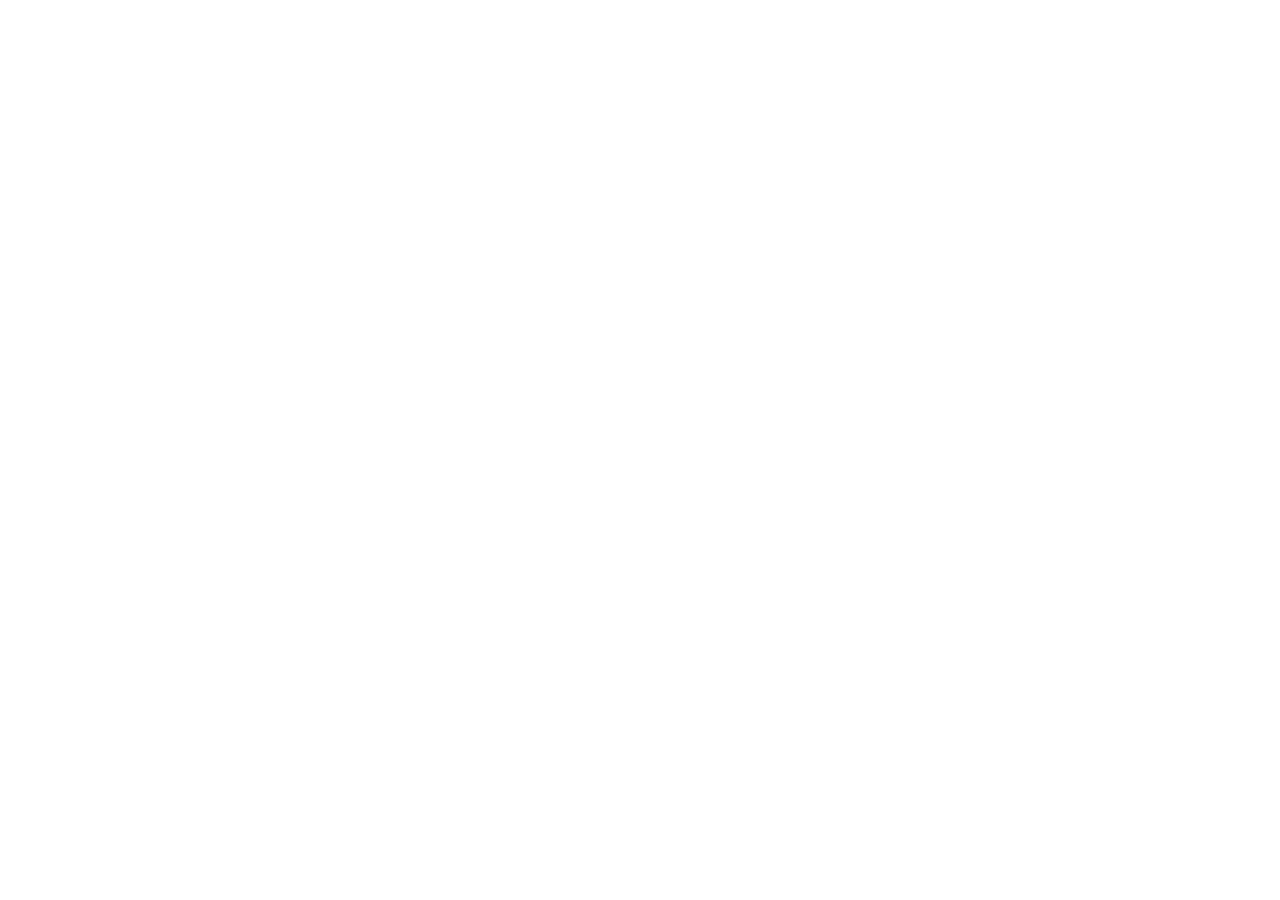
==== index.html @ a9238613 "Página do estudio314.com.br: por enquanto leva ao WhatsApp Co-Authored-By: Claude Opus 5.5 <noreply@" ====
<!doctype html>
<html lang="pt-BR">
<head>
<meta charset="utf-8">
<meta name="viewport" content="width=device-width, initial-scale=1">
<title>Estúdio314 — moldes para cerâmica</title>
<meta name="description" content="Moldes e cortadores para cerâmica, impressos em 3D. Fale com o Pietro no WhatsApp.">
<!-- Por enquanto o endereço leva direto ao WhatsApp. Quando o site existir, troque esta página por ele. -->
<meta http-equiv="refresh" content="1; url=https://wa.me/5547991067565?text=Oi!%20Vi%20teu%20cart%C3%A3o%20e%20quero%20saber%20dos%20moldes.">
<link rel="icon" href="icone.svg" type="image/svg+xml">
<style>
  @font-face { font-family: "Albert Sans"; src: url("fontes/AlbertSans-Regular.ttf") format("truetype"); font-weight: 400; font-display: swap; }
  @font-face { font-family: "Albert Sans"; src: url("fontes/AlbertSans-SemiBold.ttf") format("truetype"); font-weight: 600; font-display: swap; }
  :root { --biscoito: #EDB9A6; --sangue: #3D0A12; }
  * { box-sizing: border-box; }
  html, body { margin: 0; height: 100%; }
  body { background: var(--biscoito); color: var(--sangue); font-family: "Albert Sans", system-ui, sans-serif;
         display: grid; place-items: center; padding: 24px; }
  main { width: min(420px, 100%); }
  img { width: 88px; height: auto; display: block; margin-bottom: 28px; }
  h1 { font-weight: 600; font-size: 40px; letter-spacing: -0.035em; line-height: 1; margin: 0 0 10px; }
  p { font-size: 18px; line-height: 1.45; margin: 0 0 28px; }
  a.botao { display: inline-block; background: var(--sangue); color: var(--biscoito); text-decoration: none;
            font-weight: 600; font-size: 18px; padding: 16px 24px; }
  a.botao:focus-visible { outline: 3px solid var(--sangue); outline-offset: 3px; }
</style>
<script>
  location.replace("https://wa.me/5547991067565?text=" + encodeURIComponent("Oi! Vi teu cartão e quero saber dos moldes."));
</script>
</head>
<body>
<main>
  <img src="icone.svg" alt="Estúdio314">
  <h1>Estúdio314</h1>
  <p>Moldes para cerâmica, impressos em 3D. Abrindo o WhatsApp do Pietro…</p>
  <a class="botao" href="https://wa.me/5547991067565?text=Oi!%20Vi%20teu%20cart%C3%A3o%20e%20quero%20saber%20dos%20moldes.">Falar no WhatsApp</a>
</main>
</body>
</html>
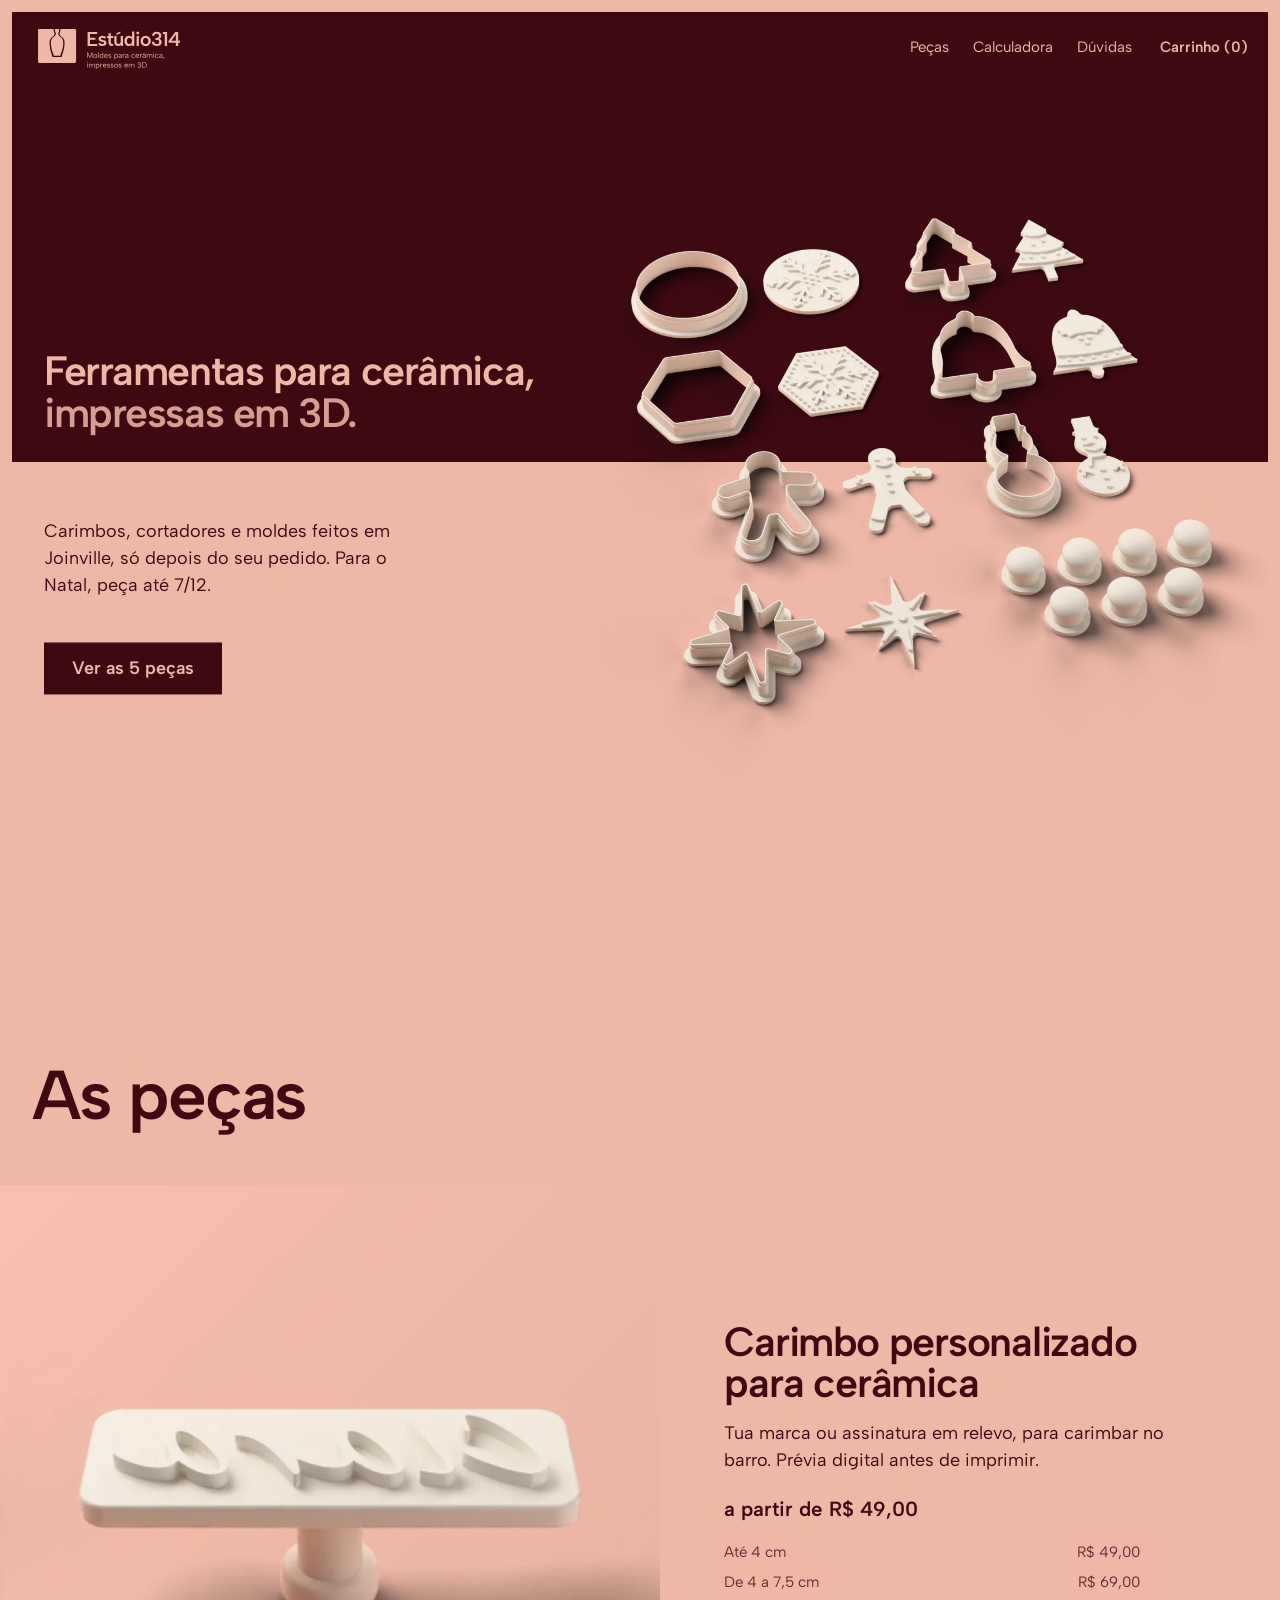
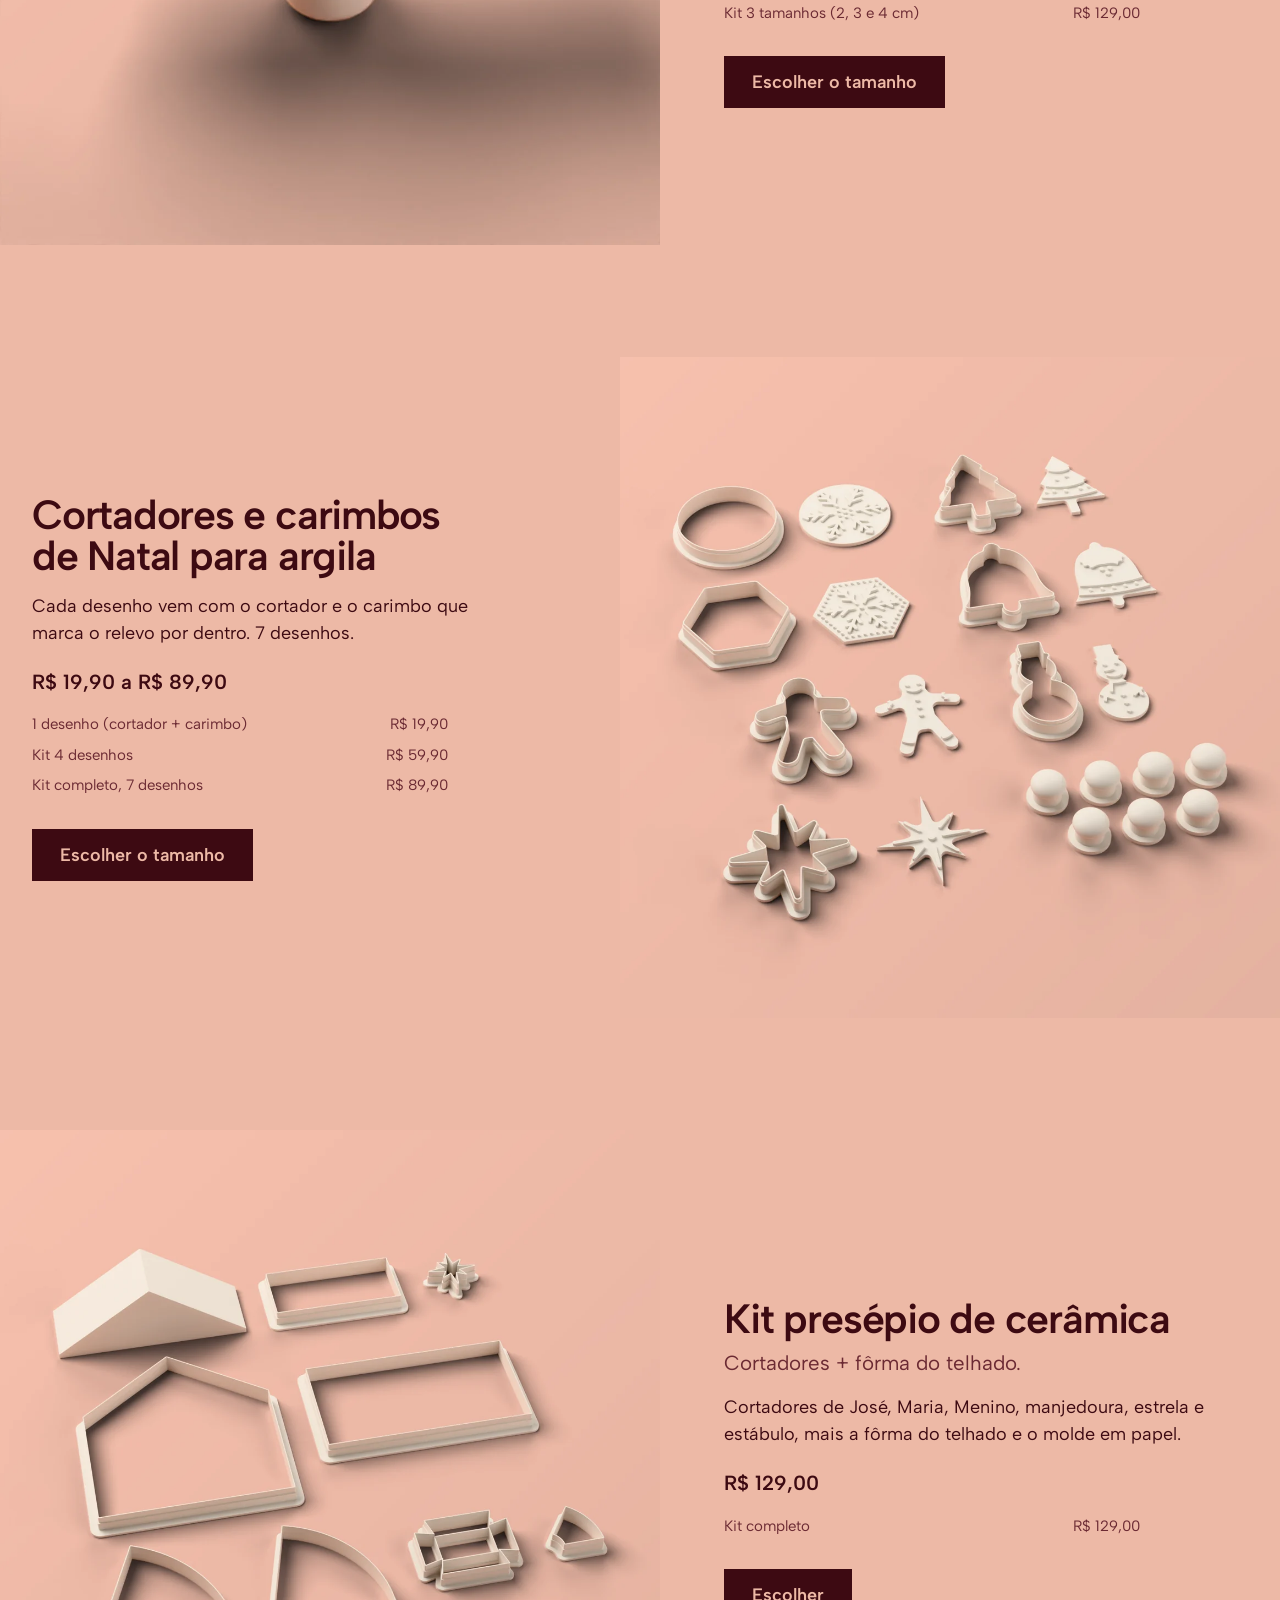
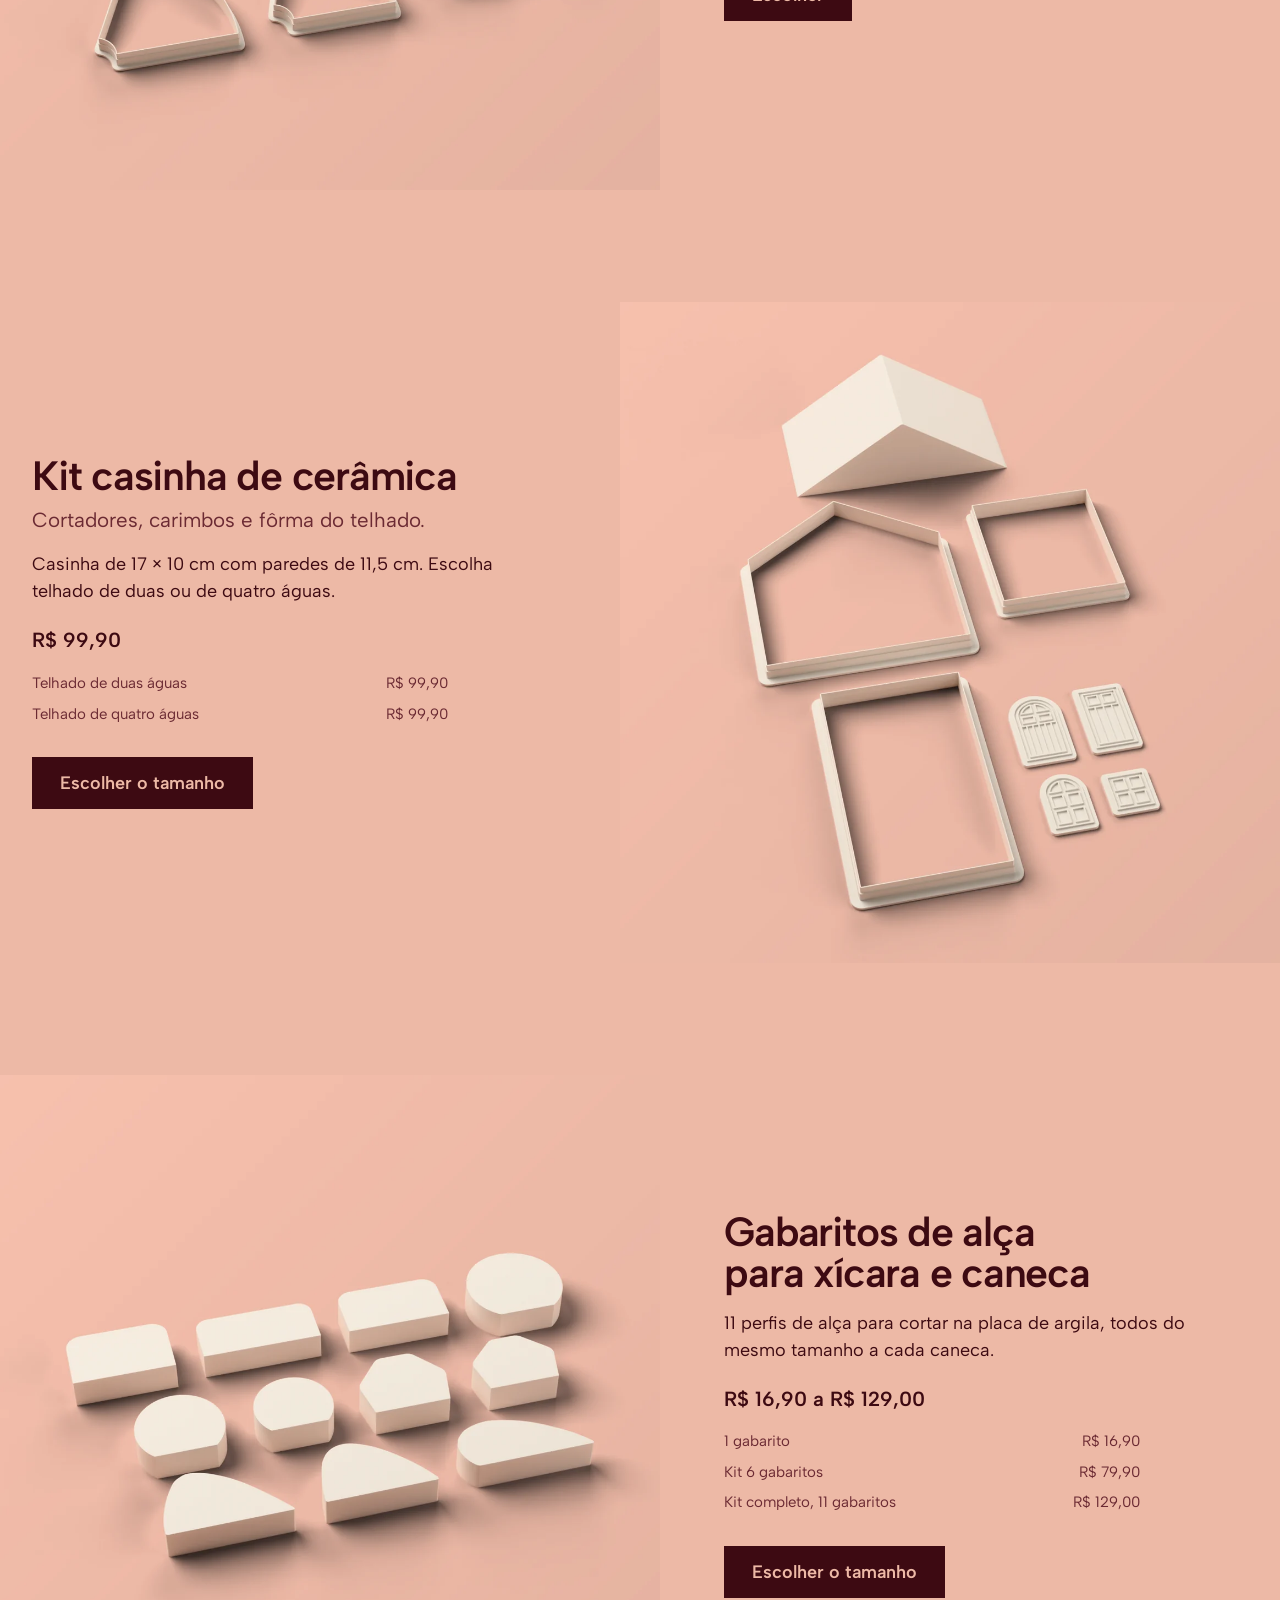
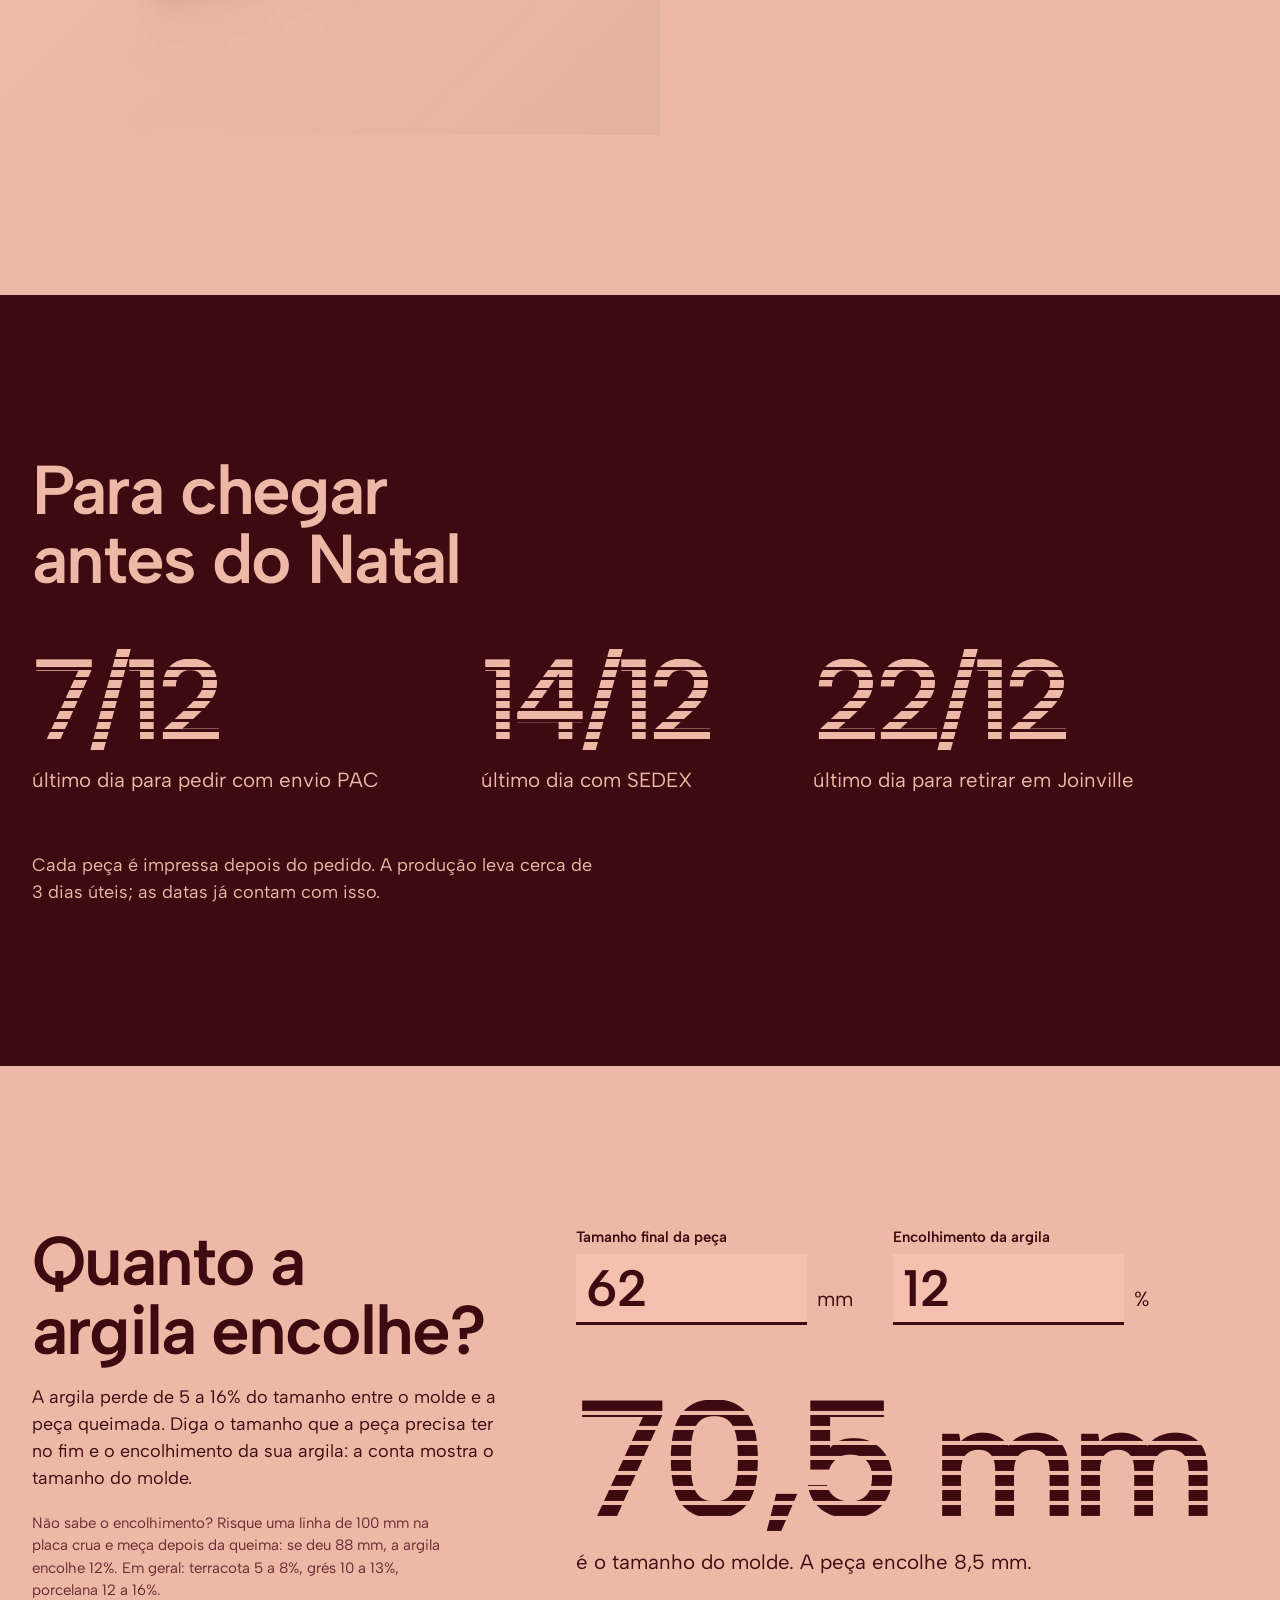
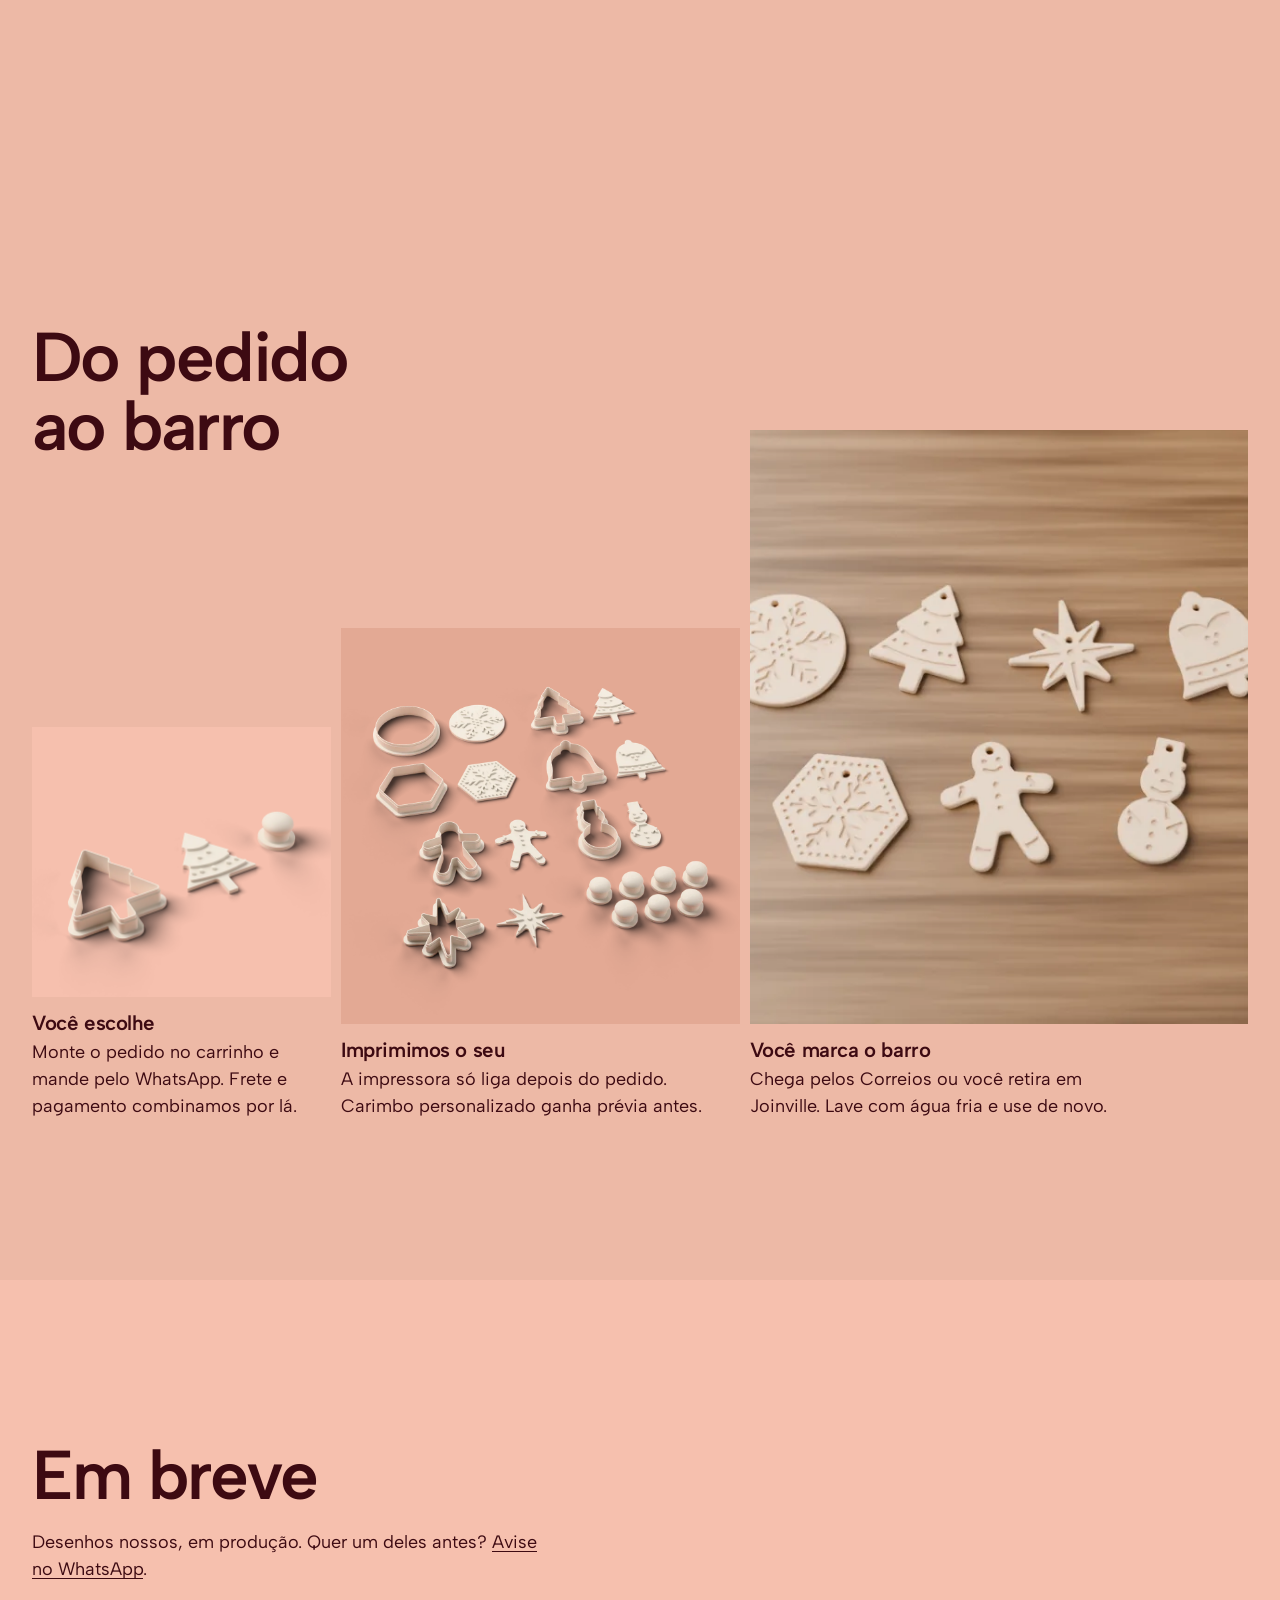
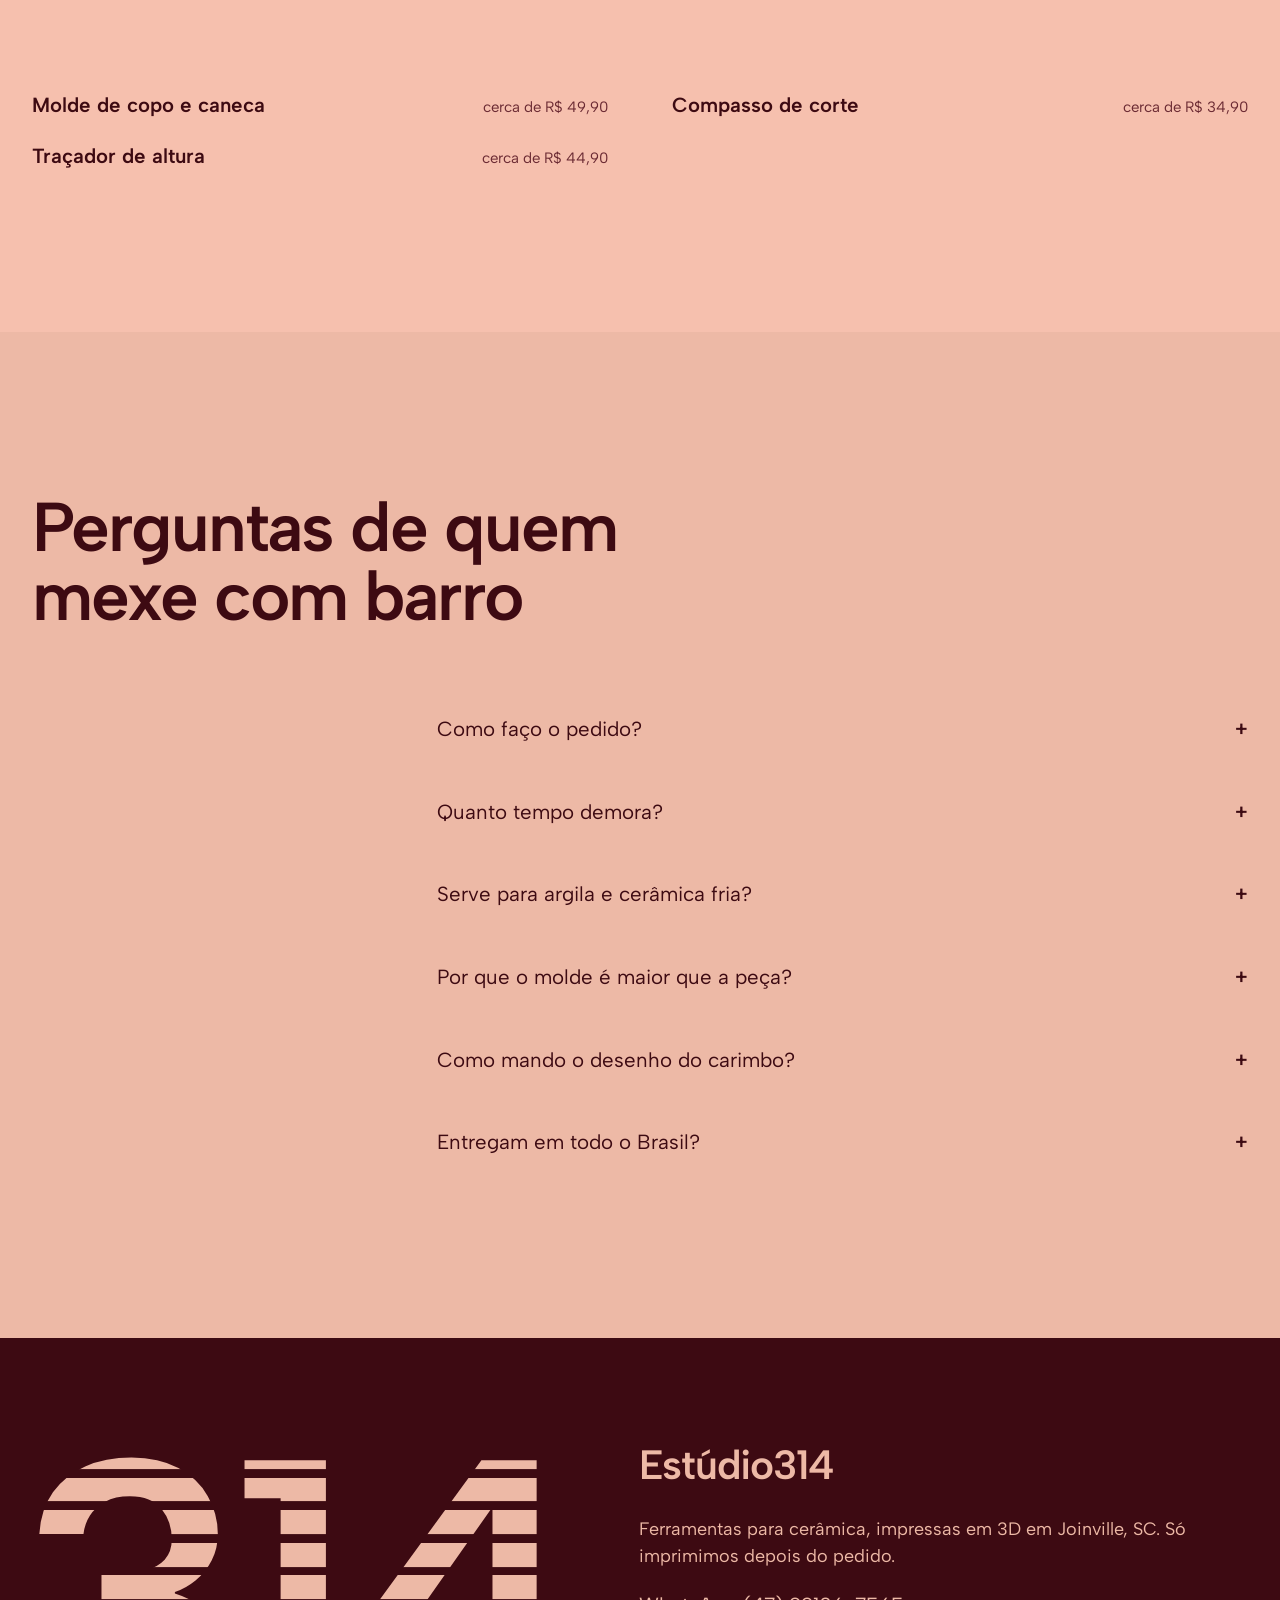
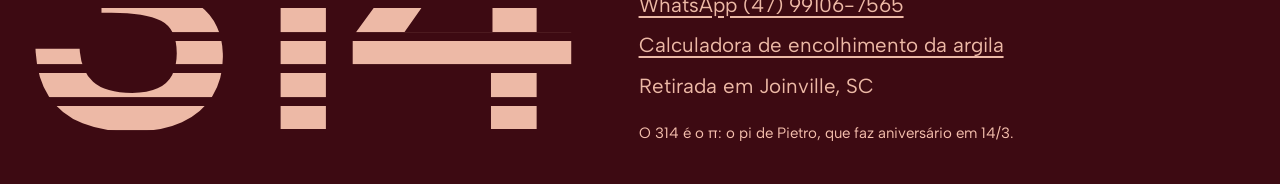
==== commit b41ef22f: "Loja v1: vitrine, páginas de produto, carrinho que fecha no WhatsApp e calculadora de encolhimento P" ====
--- a/index.html
+++ b/index.html
@@ -3,37 +3,181 @@
 <head>
 <meta charset="utf-8">
 <meta name="viewport" content="width=device-width, initial-scale=1">
-<title>Estúdio314 — moldes para cerâmica</title>
-<meta name="description" content="Moldes e cortadores para cerâmica, impressos em 3D. Fale com o Pietro no WhatsApp.">
-<!-- Por enquanto o endereço leva direto ao WhatsApp. Quando o site existir, troque esta página por ele. -->
-<meta http-equiv="refresh" content="1; url=https://wa.me/5547991067565?text=Oi!%20Vi%20teu%20cart%C3%A3o%20e%20quero%20saber%20dos%20moldes.">
-<link rel="icon" href="icone.svg" type="image/svg+xml">
-<style>
-  @font-face { font-family: "Albert Sans"; src: url("fontes/AlbertSans-Regular.ttf") format("truetype"); font-weight: 400; font-display: swap; }
-  @font-face { font-family: "Albert Sans"; src: url("fontes/AlbertSans-SemiBold.ttf") format("truetype"); font-weight: 600; font-display: swap; }
-  :root { --biscoito: #EDB9A6; --sangue: #3D0A12; }
-  * { box-sizing: border-box; }
-  html, body { margin: 0; height: 100%; }
-  body { background: var(--biscoito); color: var(--sangue); font-family: "Albert Sans", system-ui, sans-serif;
-         display: grid; place-items: center; padding: 24px; }
-  main { width: min(420px, 100%); }
-  img { width: 88px; height: auto; display: block; margin-bottom: 28px; }
-  h1 { font-weight: 600; font-size: 40px; letter-spacing: -0.035em; line-height: 1; margin: 0 0 10px; }
-  p { font-size: 18px; line-height: 1.45; margin: 0 0 28px; }
-  a.botao { display: inline-block; background: var(--sangue); color: var(--biscoito); text-decoration: none;
-            font-weight: 600; font-size: 18px; padding: 16px 24px; }
-  a.botao:focus-visible { outline: 3px solid var(--sangue); outline-offset: 3px; }
-</style>
-<script>
-  location.replace("https://wa.me/5547991067565?text=" + encodeURIComponent("Oi! Vi teu cartão e quero saber dos moldes."));
-</script>
+<title>Estúdio314: carimbos, cortadores e moldes para cerâmica impressos em 3D</title>
+<meta name="description" content="Carimbo personalizado para cerâmica, cortadores de Natal, kit presépio, casinha e gabaritos de alça. Impressos em 3D em Joinville e enviados para todo o Brasil.">
+<link rel="canonical" href="https://estudio314.com.br/">
+<meta property="og:type" content="website">
+<meta property="og:locale" content="pt_BR">
+<meta property="og:site_name" content="Estúdio314">
+<meta property="og:title" content="Estúdio314: carimbos, cortadores e moldes para cerâmica impressos em 3D">
+<meta property="og:description" content="Carimbo personalizado para cerâmica, cortadores de Natal, kit presépio, casinha e gabaritos de alça. Impressos em 3D em Joinville e enviados para todo o Brasil.">
+<meta property="og:url" content="https://estudio314.com.br/">
+<meta property="og:image" content="https://estudio314.com.br/img/produtos/kit-natal-kit7.webp">
+<meta name="theme-color" content="#3D0A12">
+<link rel="icon" href="/icone.svg" type="image/svg+xml">
+<link rel="preload" href="/fontes/AlbertSans-Regular.ttf" as="font" type="font/ttf" crossorigin>
+<link rel="stylesheet" href="/css/loja.css">
+<script type="application/ld+json">{"@context":"https://schema.org","@type":"Organization","name":"Estúdio314","url":"https://estudio314.com.br","logo":"https://estudio314.com.br/icone.svg","telephone":"+55-47-99106-7565","address":{"@type":"PostalAddress","addressLocality":"Joinville","addressRegion":"SC","addressCountry":"BR"}}</script>
+<script src="/js/catalogo.js" defer></script>
+<script src="/js/loja.js" type="module"></script>
 </head>
-<body>
+<body class="home">
+<a class="pular" href="#pecas">Pular para as peças</a>
+<header class="heroi">
+  <div class="heroi-painel">
+    <div class="barra barra-escura"><a class="marca" href="/" aria-label="Estúdio314, página inicial"><img src="/img/marca/estudio314-horizontal-biscoito.svg" alt="" width="151" height="45"></a><nav aria-label="Principal"><a href="/#pecas">Peças</a><a href="/calculadora-de-encolhimento/">Calculadora</a><a href="/#perguntas">Dúvidas</a></nav><button class="botao-carrinho" type="button" data-abrir-carrinho aria-haspopup="dialog">Carrinho <span data-contagem>(0)</span></button></div>
+  </div>
+  <img class="heroi-objeto" src="/img/produtos/recorte/kit-natal-kit7.webp" alt="Os 7 cortadores e carimbos de Natal, impressos em PLA claro" width="1200" height="1200" fetchpriority="high">
+  <div class="heroi-texto">
+    <h1>Ferramentas para cerâmica, <span>impressas em 3D.</span></h1>
+    <p>Carimbos, cortadores e moldes feitos em Joinville, só depois do seu pedido. Para o Natal, peça até 7/12.</p>
+    <a class="botao" href="#pecas">Ver as 5 peças</a>
+  </div>
+</header>
 <main>
-  <img src="icone.svg" alt="Estúdio314">
-  <h1>Estúdio314</h1>
-  <p>Moldes para cerâmica, impressos em 3D. Abrindo o WhatsApp do Pietro…</p>
-  <a class="botao" href="https://wa.me/5547991067565?text=Oi!%20Vi%20teu%20cart%C3%A3o%20e%20quero%20saber%20dos%20moldes.">Falar no WhatsApp</a>
+<section class="pecas" id="pecas" aria-labelledby="pecas-titulo">
+  <h2 id="pecas-titulo">As peças</h2>
+  <ul class="lista-pecas">
+  <li class="peca">
+    <a class="peca-foto" href="/produto/carimbo-personalizado/" tabindex="-1" aria-hidden="true"><img src="/img/produtos/carimbo-personalizado.webp" alt="" width="1200" height="1200" loading="lazy"></a>
+    <div class="peca-texto">
+      <h3><a href="/produto/carimbo-personalizado/">Carimbo personalizado para cerâmica</a></h3>
+      <p>Tua marca ou assinatura em relevo, para carimbar no barro. Prévia digital antes de imprimir.</p>
+      <p class="peca-preco">a partir de R$ 49,00</p>
+      <ul class="peca-variantes"><li>Até 4 cm <span>R$ 49,00</span></li><li>De 4 a 7,5 cm <span>R$ 69,00</span></li><li>Kit 3 tamanhos (2, 3 e 4 cm) <span>R$ 129,00</span></li></ul>
+      <a class="botao botao-claro" href="/produto/carimbo-personalizado/">Escolher o tamanho<span class="sr"> — Carimbo personalizado para cerâmica</span></a>
+    </div>
+  </li>
+  <li class="peca peca-inversa">
+    <a class="peca-foto" href="/produto/kit-natal/" tabindex="-1" aria-hidden="true"><img src="/img/produtos/kit-natal-kit7.webp" alt="" width="1200" height="1200" loading="lazy"></a>
+    <div class="peca-texto">
+      <h3><a href="/produto/kit-natal/">Cortadores e carimbos de Natal para argila</a></h3>
+      <p>Cada desenho vem com o cortador e o carimbo que marca o relevo por dentro. 7 desenhos.</p>
+      <p class="peca-preco">R$ 19,90 a R$ 89,90</p>
+      <ul class="peca-variantes"><li>1 desenho (cortador + carimbo) <span>R$ 19,90</span></li><li>Kit 4 desenhos <span>R$ 59,90</span></li><li>Kit completo, 7 desenhos <span>R$ 89,90</span></li></ul>
+      <a class="botao botao-claro" href="/produto/kit-natal/">Escolher o tamanho<span class="sr"> — Cortadores e carimbos de Natal para argila</span></a>
+    </div>
+  </li>
+  <li class="peca">
+    <a class="peca-foto" href="/produto/presepio/" tabindex="-1" aria-hidden="true"><img src="/img/produtos/presepio-kit.webp" alt="" width="1200" height="1200" loading="lazy"></a>
+    <div class="peca-texto">
+      <h3><a href="/produto/presepio/">Kit presépio de cerâmica</a></h3><p class="peca-extra">Cortadores + fôrma do telhado.</p>
+      <p>Cortadores de José, Maria, Menino, manjedoura, estrela e estábulo, mais a fôrma do telhado e o molde em papel.</p>
+      <p class="peca-preco">R$ 129,00</p>
+      <ul class="peca-variantes"><li>Kit completo <span>R$ 129,00</span></li></ul>
+      <a class="botao botao-claro" href="/produto/presepio/">Escolher<span class="sr"> — Kit presépio de cerâmica (cortadores + fôrma do telhado)</span></a>
+    </div>
+  </li>
+  <li class="peca peca-inversa">
+    <a class="peca-foto" href="/produto/casinha/" tabindex="-1" aria-hidden="true"><img src="/img/produtos/casinha-duas-aguas.webp" alt="" width="1200" height="1200" loading="lazy"></a>
+    <div class="peca-texto">
+      <h3><a href="/produto/casinha/">Kit casinha de cerâmica</a></h3><p class="peca-extra">Cortadores, carimbos e fôrma do telhado.</p>
+      <p>Casinha de 17 × 10 cm com paredes de 11,5 cm. Escolha telhado de duas ou de quatro águas.</p>
+      <p class="peca-preco">R$ 99,90</p>
+      <ul class="peca-variantes"><li>Telhado de duas águas <span>R$ 99,90</span></li><li>Telhado de quatro águas <span>R$ 99,90</span></li></ul>
+      <a class="botao botao-claro" href="/produto/casinha/">Escolher o tamanho<span class="sr"> — Kit casinha de cerâmica (cortadores, carimbos e fôrma do telhado)</span></a>
+    </div>
+  </li>
+  <li class="peca">
+    <a class="peca-foto" href="/produto/gabaritos-alca/" tabindex="-1" aria-hidden="true"><img src="/img/produtos/gabaritos-alca-kit11.webp" alt="" width="1200" height="1200" loading="lazy"></a>
+    <div class="peca-texto">
+      <h3><a href="/produto/gabaritos-alca/">Gabaritos de alça para xícara e caneca</a></h3>
+      <p>11 perfis de alça para cortar na placa de argila, todos do mesmo tamanho a cada caneca.</p>
+      <p class="peca-preco">R$ 16,90 a R$ 129,00</p>
+      <ul class="peca-variantes"><li>1 gabarito <span>R$ 16,90</span></li><li>Kit 6 gabaritos <span>R$ 79,90</span></li><li>Kit completo, 11 gabaritos <span>R$ 129,00</span></li></ul>
+      <a class="botao botao-claro" href="/produto/gabaritos-alca/">Escolher o tamanho<span class="sr"> — Gabaritos de alça para xícara e caneca</span></a>
+    </div>
+  </li>
+  </ul>
+</section>
+
+<section class="natal" aria-labelledby="natal-titulo">
+  <h2 id="natal-titulo">Para chegar antes do Natal</h2>
+  <div class="natal-datas">
+    <p><strong>7/12</strong> último dia para pedir com envio PAC</p>
+    <p><strong>14/12</strong> último dia com SEDEX</p>
+    <p><strong>22/12</strong> último dia para retirar em Joinville</p>
+  </div>
+  <p>Cada peça é impressa depois do pedido. A produção leva cerca de 3 dias úteis; as datas já contam com isso.</p>
+</section>
+
+<section class="calc" id="calculadora" aria-labelledby="calc-titulo">
+  <div class="calc-texto">
+    <h2 id="calc-titulo">Quanto a argila encolhe?</h2>
+    <p>A argila perde de 5 a 16% do tamanho entre o molde e a peça queimada. Diga o tamanho que a peça precisa ter no fim e o encolhimento da sua argila: a conta mostra o tamanho do molde.</p>
+    <p class="calc-dica">Não sabe o encolhimento? Risque uma linha de 100 mm na placa crua e meça depois da queima: se deu 88 mm, a argila encolhe 12%. Em geral: terracota 5 a 8%, grés 10 a 13%, porcelana 12 a 16%.</p>
+  </div>
+  <form class="calc-form" data-calc>
+    <div class="calc-entradas">
+    <label>Tamanho final da peça <span class="entrada"><input name="final" type="number" inputmode="decimal" min="1" step="0.1" value="62" required> mm</span></label>
+    <label>Encolhimento da argila <span class="entrada"><input name="pct" type="number" inputmode="decimal" min="0" max="40" step="0.1" value="12" required> %</span></label>
+    </div>
+    <output name="resultado" class="calc-resultado" aria-live="polite">
+      <span class="calc-numero" data-molde>70,5 mm</span>
+      <span data-detalhe>é o tamanho do molde. A peça encolhe 8,5 mm.</span>
+    </output>
+    <noscript><p>A conta: tamanho do molde = tamanho final ÷ (1 − encolhimento). Com 12%: tamanho final × 1,136.</p></noscript>
+  </form>
+</section>
+<section class="passos" aria-labelledby="passos-titulo">
+  <h2 id="passos-titulo">Do pedido ao barro</h2>
+  <ol class="passos-lista">
+    <li class="passo passo-1"><div class="passo-tile"><img src="/img/produtos/recorte/kit-natal-par.webp" alt="" width="1200" height="1200" loading="lazy"></div><h3>Você escolhe</h3><p>Monte o pedido no carrinho e mande pelo WhatsApp. Frete e pagamento combinamos por lá.</p></li>
+    <li class="passo passo-2"><div class="passo-tile"><img src="/img/produtos/recorte/kit-natal-kit7.webp" alt="" width="1200" height="1200" loading="lazy"></div><h3>Imprimimos o seu</h3><p>A impressora só liga depois do pedido. Carimbo personalizado ganha prévia antes.</p></li>
+    <li class="passo passo-3"><div class="passo-tile"><img src="/img/produtos/kit-natal-resultado-mesa.webp" alt="" width="1200" height="1200" loading="lazy"></div><h3>Você marca o barro</h3><p>Chega pelos Correios ou você retira em Joinville. Lave com água fria e use de novo.</p></li>
+  </ol>
+</section>
+<section class="em-breve" aria-labelledby="eb-titulo">
+  <h2 id="eb-titulo">Em breve</h2>
+  <p>Desenhos nossos, em produção. Quer um deles antes? <a href="https://wa.me/5547991067565?text=Oi!%20Quero%20saber%20quando%20sai%20um%20dos%20itens%20em%20breve%20do%20Est%C3%BAdio314.">Avise no WhatsApp</a>.</p>
+  <ul class="eb-lista"><li><span class="eb-nome">Kit 10 carimbos de flores e folhas</span> <span class="eb-preco">cerca de R$ 29,90</span></li><li><span class="eb-nome">Kit carimbos alfabeto e números</span> <span class="eb-preco">cerca de R$ 59,90</span></li><li><span class="eb-nome">Molde de copo e caneca</span> <span class="eb-preco">cerca de R$ 49,90</span></li><li><span class="eb-nome">Compasso de corte</span> <span class="eb-preco">cerca de R$ 34,90</span></li><li><span class="eb-nome">Traçador de altura</span> <span class="eb-preco">cerca de R$ 44,90</span></li></ul>
+</section>
+<section class="perguntas" id="perguntas" aria-labelledby="perguntas-titulo">
+  <h2 id="perguntas-titulo">Perguntas de quem mexe com barro</h2>
+  <div class="perguntas-lista">
+    <details><summary>Como faço o pedido?</summary><p>Escolha as peças, abra o carrinho e toque em “Fechar pedido no WhatsApp”. A mensagem vai pronta com os itens e o total; respondemos com o frete e a forma de pagamento.</p></details>
+    <details><summary>Quanto tempo demora?</summary><p>Cada peça é impressa depois do pedido: cerca de 3 dias úteis para produzir, mais o tempo dos Correios. Para o Natal, peça até 7/12 (PAC) ou 14/12 (SEDEX).</p></details>
+    <details><summary>Serve para argila e cerâmica fria?</summary><p>Serve para argila, cerâmica fria, biscuit e massinha. As peças são de PLA: lave com água fria e sabão neutro. Não vão ao forno nem à lava-louças, porque o PLA amolece perto de 55 °C.</p></details>
+    <details><summary>Por que o molde é maior que a peça?</summary><p>A argila encolhe ao secar e queimar. Nossos moldes já vêm 13,6% maiores, para a retração de 12% da maioria das argilas. Para outra argila, use a <a href="/calculadora-de-encolhimento/">calculadora</a>.</p></details>
+    <details><summary>Como mando o desenho do carimbo?</summary><p>Depois do pedido, mande a logo, a assinatura ou o desenho pelo WhatsApp. Mostramos a prévia espelhada e a marca no barro antes de imprimir. O traço precisa ter pelo menos 0,4 mm.</p></details>
+    <details><summary>Entregam em todo o Brasil?</summary><p>Sim, pelos Correios. Em Joinville você também pode retirar a encomenda.</p></details>
+  </div>
+</section>
 </main>
+
+<footer class="rodape">
+  <p class="rodape-314" aria-hidden="true">314</p>
+  <div class="rodape-texto">
+    <p class="rodape-assina">Estúdio314</p>
+    <p>Ferramentas para cerâmica, impressas em 3D em Joinville, SC. Só imprimimos depois do pedido.</p>
+    <ul>
+      <li><a href="https://wa.me/5547991067565?text=Oi!%20Vim%20pelo%20site%20do%20Est%C3%BAdio314.">WhatsApp (47) 99106-7565</a></li>
+      <li><a href="/calculadora-de-encolhimento/">Calculadora de encolhimento da argila</a></li>
+      <li>Retirada em Joinville, SC</li>
+    </ul>
+    <p class="rodape-nota">O 314 é o π: o pi de Pietro, que faz aniversário em 14/3.</p>
+  </div>
+</footer>
+
+<dialog class="carrinho" id="carrinho" aria-labelledby="carrinho-titulo">
+  <div class="carrinho-topo">
+    <h2 id="carrinho-titulo">Seu pedido</h2>
+    <button type="button" class="fechar" data-fechar-carrinho>Fechar</button>
+  </div>
+  <p class="vazio" data-vazio>O carrinho está vazio. <a href="/#pecas">Ver as peças</a></p>
+  <ul class="itens" data-itens></ul>
+  <form class="fechar-pedido" data-fechar-pedido hidden>
+    <p class="total">Total das peças <strong data-total>R$ 0,00</strong></p>
+    <fieldset>
+      <legend>Entrega</legend>
+      <label><input type="radio" name="entrega" value="correios" checked> Correios, para todo o Brasil</label>
+      <label><input type="radio" name="entrega" value="retirada"> Retirar em Joinville</label>
+    </fieldset>
+    <label class="campo" data-campo-cep>CEP para calcular o frete <input name="cep" inputmode="numeric" autocomplete="postal-code" maxlength="9" spellcheck="false" placeholder="89200-000"></label>
+    <label class="campo">Seu nome <input name="nome" autocomplete="name"></label>
+    <button class="botao" type="submit">Fechar pedido no WhatsApp</button>
+    <p class="nota">Abre o WhatsApp com o pedido escrito. Frete e pagamento a gente combina por lá. Natal: Correios PAC até 7/12, SEDEX até 14/12, retirada até 22/12.</p>
+  </form>
+</dialog>
 </body>
 </html>
--- a/css/loja.css
+++ b/css/loja.css
@@ -0,0 +1,276 @@
+@font-face { font-family: "Albert Sans"; src: url("/fontes/AlbertSans-Regular.ttf") format("truetype"); font-weight: 400; font-display: swap; }
+@font-face { font-family: "Albert Sans"; src: url("/fontes/AlbertSans-SemiBold.ttf") format("truetype"); font-weight: 600; font-display: swap; }
+
+:root {
+  --bg: #EDB9A6;        /* biscoito: argila na 1ª queima */
+  --surface: #F6C0AE;   /* um passo mais claro (fundo dos renders) */
+  --step: #E3A994;      /* um passo mais escuro */
+  --ink: #3D0A12;       /* sangue de boi: o esmalte */
+  --muted: #6B2A33;     /* 6:1 sobre o biscoito */
+  --fonte: "Albert Sans", system-ui, sans-serif;
+  --margem: 16px;
+  --t-mini: 15px;
+  --t-texto: 17px;
+  --t-fato: clamp(20px, 1.6vw, 26px);
+  --t-sub: clamp(28px, 3.2vw, 48px);
+  --t-titulo: clamp(36px, 5.4vw, 80px);
+  --t-gigante: clamp(72px, 13vw, 220px);
+  /* camadas da impressão 3D: passo de 3 mm, fresta de 27% */
+  --camadas: url("data:image/svg+xml,%3Csvg xmlns='http://www.w3.org/2000/svg' width='10' height='100' preserveAspectRatio='none'%3E%3Crect width='10' height='73'/%3E%3C/svg%3E");
+  color-scheme: light;
+}
+@media (min-width: 900px) { :root { --margem: 32px; --t-texto: 18px; } }
+
+* { box-sizing: border-box; }
+html { -webkit-text-size-adjust: 100%; scroll-behavior: smooth; }
+body { margin: 0; background: var(--bg); color: var(--ink); font: 400 var(--t-texto)/1.5 var(--fonte); overflow-x: hidden; }
+img { display: block; max-width: 100%; height: auto; }
+h1, h2, h3 { font-weight: 600; letter-spacing: -0.03em; line-height: 1; margin: 0; text-wrap: balance; }
+p { margin: 0; }
+a { color: inherit; text-underline-offset: 0.18em; }
+a:hover { text-decoration-thickness: 2px; }
+:focus-visible { outline: 3px solid var(--ink); outline-offset: 3px; }
+.barra-escura :focus-visible, .natal :focus-visible, .rodape :focus-visible { outline-color: var(--bg); }
+label:has(input:focus-visible) { outline: 3px solid var(--ink); outline-offset: 2px; }
+::selection { background: var(--ink); color: var(--bg); }
+.sr { position: absolute; width: 1px; height: 1px; overflow: hidden; clip-path: inset(50%); white-space: nowrap; }
+.pular { position: absolute; left: var(--margem); top: -100px; z-index: 20; background: var(--ink); color: var(--bg); padding: 12px 16px; }
+.pular:focus { top: 12px; }
+section { padding: 96px var(--margem); }
+@media (min-width: 900px) { section { padding: 160px var(--margem); } }
+section > h2 { font-size: var(--t-titulo); max-width: 16ch; }
+
+/* ---------- botões ---------- */
+.botao { display: inline-flex; align-items: center; justify-content: center; min-height: 52px; padding: 0 28px; border: 0; border-radius: 0;
+  background: var(--ink); color: var(--bg); font: 600 var(--t-texto)/1 var(--fonte); text-decoration: none; cursor: pointer;
+  transition: transform .15s ease, background-color .15s ease; }
+.botao:hover { background: #5A1C25; }
+.botao:active { transform: translateY(2px); }
+.botao-carrinho { font: 600 var(--t-mini)/1 var(--fonte); color: inherit; background: none; border: 0; padding: 12px 0 12px 12px; cursor: pointer; }
+.botao-carrinho:hover { text-decoration: underline; }
+
+/* ---------- barra ---------- */
+.barra { display: flex; align-items: center; gap: 16px; padding: 12px var(--margem); position: relative; z-index: 3; }
+.barra .marca { margin-right: auto; }
+.barra .marca img { width: 120px; }
+.barra { flex-wrap: wrap; }
+.barra nav { display: flex; order: 3; width: 100%; gap: 24px; font-size: var(--t-mini); margin-top: -8px; }
+.barra nav a { text-decoration: none; padding: 12px 0; }
+.barra nav a:hover { text-decoration: underline; }
+.barra-escura { color: var(--bg); }
+@media (min-width: 720px) {
+  .barra { flex-wrap: nowrap; }
+  .barra nav { order: 0; width: auto; margin-top: 0; }
+  .barra .marca img { width: 151px; }
+}
+
+/* ---------- herói: o objeto na emenda entre esmalte e argila ---------- */
+.heroi { --emenda: 46svh; position: relative; min-height: 100svh; overflow: hidden; padding-bottom: 48px; }
+.heroi-painel { position: absolute; inset: 12px 12px auto; height: var(--emenda); background: var(--ink); }
+.heroi-painel .barra { padding-inline: calc(var(--margem) - 12px); }
+.heroi-objeto { position: relative; z-index: 2; width: 120vw; max-width: none; margin: calc(var(--emenda) + 12px - 60vw) 0 0 -14vw; }
+.heroi-texto { position: relative; z-index: 2; padding: 0 var(--margem); margin-top: -12vw; max-width: 40rem; }
+.heroi h1 { font-size: clamp(28px, 7.2vw, 44px); letter-spacing: -0.035em; line-height: 1.02; }
+.heroi h1 span { display: block; color: var(--muted); }
+.heroi-texto p { margin: 16px 0 24px; max-width: 34ch; }
+@media (min-width: 900px) {
+  .heroi { --emenda: 50vh; min-height: max(100vh, 680px); padding: 0; }
+  .heroi-objeto { position: absolute; width: 54vw; left: 45vw; top: calc(var(--emenda) + 12px - 27vw); margin: 0; }
+  .heroi-texto { position: absolute; left: 0; top: calc(var(--emenda) + 12px); margin: 0; width: 46vw; padding: 0 var(--margem) 0 calc(var(--margem) + 12px); transform: translateY(-100%); padding-bottom: 28px; }
+  .heroi h1 { font-size: clamp(36px, 3.2vw, 56px); color: var(--bg); }
+  .heroi h1 span { color: var(--surface); opacity: .82; }
+  .heroi-texto p { position: absolute; top: 100%; margin-top: 56px; }
+  .heroi-texto .botao { position: absolute; top: 100%; margin-top: 180px; }
+}
+
+/* ---------- peças: objeto grande, fatos ao lado ---------- */
+.pecas > h2 { margin-bottom: 56px; }
+.lista-pecas { list-style: none; margin: 0; padding: 0; display: grid; gap: 96px; }
+.peca { display: grid; gap: 24px; }
+.peca-foto { display: block; overflow: hidden; margin-inline: calc(var(--margem) * -1); }
+.peca-foto img { width: 100%; transition: transform .6s cubic-bezier(.2,.7,.2,1); }
+.peca-foto:hover img { transform: scale(1.03); }
+.peca h3 { font-size: var(--t-sub); max-width: 20ch; }
+.peca-extra { color: var(--muted); margin-top: 8px !important; font-size: var(--t-fato); }
+.peca h3 a { text-decoration: none; }
+.peca h3 a:hover { text-decoration: underline; text-decoration-thickness: 3px; }
+.peca-texto > p { margin-top: 16px; max-width: 44ch; }
+.peca-preco { font-size: var(--t-fato); font-weight: 600; margin-top: 20px !important; }
+.peca-variantes { list-style: none; padding: 0; margin: 12px 0 28px; font-size: var(--t-mini); color: var(--muted); }
+.peca-variantes li { display: flex; justify-content: space-between; gap: 16px; max-width: 26rem; padding: 4px 0; }
+.peca-variantes span { font-variant-numeric: tabular-nums; white-space: nowrap; }
+@media (min-width: 900px) {
+  .lista-pecas { gap: 112px; }
+  .peca { grid-template-columns: 6fr 5fr; gap: 64px; align-items: center; }
+  .peca-foto { margin: 0 0 0 calc(var(--margem) * -1); }
+  .peca-inversa { grid-template-columns: 5fr 6fr; }
+  .peca-inversa .peca-foto { order: 2; margin: 0 calc(var(--margem) * -1) 0 0; }
+}
+
+/* ---------- Natal: campo inteiro de esmalte ---------- */
+.natal { background: var(--ink); color: var(--bg); }
+.natal-datas { display: grid; gap: 28px; margin: 56px 0; }
+.natal-datas p { font-size: var(--t-fato); }
+.natal-datas strong { display: block; font-size: var(--t-gigante); letter-spacing: -0.05em; line-height: .9; font-variant-numeric: tabular-nums; margin-bottom: 12px;
+  -webkit-mask: var(--camadas) 0 0 / 100% 0.09em repeat; mask: var(--camadas) 0 0 / 100% 0.09em repeat; }
+.natal > p { max-width: 52ch; }
+@media (min-width: 720px) { .natal-datas { grid-template-columns: repeat(3, auto); justify-content: start; column-gap: 8vw; } .natal-datas strong { font-size: clamp(72px, 9vw, 150px); } }
+
+/* ---------- calculadora ---------- */
+.calc { display: grid; gap: 48px; }
+.calc h1, .calc h2 { font-size: var(--t-titulo); max-width: 14ch; }
+.calc-texto p { margin-top: 20px; max-width: 48ch; }
+.calc-dica { color: var(--muted); font-size: var(--t-mini); }
+.calc-form { display: grid; gap: 20px; align-content: start; }
+.calc-form label { display: grid; gap: 6px; font-size: var(--t-mini); font-weight: 600; }
+.entrada { display: flex; align-items: baseline; gap: 10px; font-size: var(--t-fato); font-weight: 400; }
+.calc-form input { width: 7ch; font: 600 clamp(32px, 4vw, 56px)/1.1 var(--fonte); color: var(--ink); background: var(--surface);
+  border: 0; border-bottom: 3px solid var(--ink); padding: 6px 10px; border-radius: 0; font-variant-numeric: tabular-nums; }
+.calc-entradas { display: flex; flex-wrap: wrap; gap: 20px 40px; }
+.calc-resultado { display: block; margin-top: 40px; }
+.calc-numero { display: block; font-size: var(--t-gigante); font-weight: 600; letter-spacing: -0.05em; line-height: .9; font-variant-numeric: tabular-nums; white-space: nowrap;
+  -webkit-mask: var(--camadas) 0 0 / 100% 0.09em repeat; mask: var(--camadas) 0 0 / 100% 0.09em repeat; }
+.calc-resultado [data-detalhe] { display: block; margin-top: 12px; font-size: var(--t-fato); }
+@media (min-width: 900px) { .calc { grid-template-columns: 5fr 7fr; gap: 64px; } }
+.pagina-calc .calc { padding-top: 64px; }
+.calc-pecas { background: var(--surface); }
+.calc-pecas h2 { font-size: var(--t-sub); }
+.calc-pecas p { margin-top: 16px; }
+
+/* ---------- passos: telhas que crescem ---------- */
+.passos-lista { list-style: none; padding: 0; margin: 48px 0 0; display: grid; gap: 28px; }
+.passo-tile { overflow: hidden; display: grid; place-items: center; }
+.passo-tile img { width: 100%; height: 100%; object-fit: contain; }
+.passo-1 .passo-tile { background: var(--surface); height: 46vw; }
+.passo-2 .passo-tile { background: var(--step); height: 62vw; }
+.passo-3 .passo-tile { background: var(--ink); height: 78vw; }
+.passo-3 .passo-tile img { object-fit: cover; }
+.passo h3 { font-size: var(--t-fato); margin-top: 16px; letter-spacing: -0.02em; }
+.passo p { margin-top: 6px; max-width: 36ch; }
+@media (min-width: 900px) {
+  .passos { display: grid; grid-template-columns: repeat(12, 1fr); column-gap: 10px; }
+  .passos > h2 { grid-column: 1 / 8; grid-row: 1; align-self: start; }
+  .passos-lista { grid-column: 1 / -1; grid-row: 1; display: grid; grid-template-columns: 3fr 4fr 5fr; align-items: end; gap: 10px; margin: 0; }
+  .passo-1 .passo-tile { height: 30vh; } .passo-2 .passo-tile { height: 44vh; } .passo-3 .passo-tile { height: 66vh; }
+  .passos > h2 { margin-top: 0; max-width: 9ch; }
+  .passo-1, .passo-2 { padding-top: 34vh; }
+}
+
+/* ---------- em breve ---------- */
+.em-breve { background: var(--surface); }
+.em-breve > p { margin-top: 20px; max-width: 48ch; }
+.eb-lista { list-style: none; padding: 0; margin: 56px 0 0; display: grid; gap: 20px 64px; }
+.eb-lista li { display: flex; justify-content: space-between; align-items: baseline; gap: 16px; font-size: var(--t-fato); }
+.eb-nome { font-weight: 600; }
+.eb-preco { color: var(--muted); font-size: var(--t-mini); white-space: nowrap; font-variant-numeric: tabular-nums; }
+@media (min-width: 900px) { .eb-lista { grid-template-columns: 1fr 1fr; } }
+
+/* ---------- perguntas ---------- */
+.perguntas > h2 { font-size: var(--t-titulo); max-width: 18ch; }
+.perguntas-lista { margin-top: 64px; display: grid; gap: 12px; }
+.perguntas details { padding: 12px 0; }
+.perguntas summary { cursor: pointer; list-style: none; display: flex; justify-content: space-between; gap: 16px; font-size: var(--t-fato); padding: 8px 0; }
+.perguntas summary::-webkit-details-marker { display: none; }
+.perguntas summary::after { content: "+"; font-weight: 600; transition: transform .2s ease; }
+.perguntas details[open] { background: var(--surface); margin-inline: calc(var(--margem) * -1); padding: 12px var(--margem) 28px; }
+.perguntas details[open] summary::after { transform: rotate(45deg); }
+.perguntas details p { margin-top: 8px; max-width: 52ch; }
+@media (min-width: 900px) {
+  .perguntas-lista { margin-left: calc(4 / 12 * 100%); }
+  .perguntas details[open] { margin-inline: -24px; padding-inline: 24px; }
+}
+
+/* ---------- rodapé: o verso do cartão ---------- */
+.rodape { background: var(--ink); color: var(--bg); padding: 64px var(--margem) 40px; overflow: hidden; }
+.rodape-314 { font-size: clamp(160px, 42vw, 640px); font-weight: 600; letter-spacing: -0.04em; line-height: .78; margin: 0 0 48px -0.04em;
+  -webkit-mask: var(--camadas) 0 0 / 100% 0.085em repeat; mask: var(--camadas) 0 0 / 100% 0.085em repeat; }
+.rodape-texto { display: grid; gap: 20px; max-width: 60rem; }
+.rodape-assina { font-size: var(--t-sub); font-weight: 600; letter-spacing: -0.03em; }
+.rodape ul { list-style: none; padding: 0; margin: 0; display: grid; gap: 10px; font-size: var(--t-fato); }
+.rodape-nota { font-size: var(--t-mini); color: var(--surface); }
+
+/* ---------- página de produto ---------- */
+.pagina-produto .barra, .pagina-calc .barra { padding-block: 16px; }
+.produto { display: grid; gap: 32px; padding: 8px var(--margem) 120px; }
+.produto-fotos { margin-inline: calc(var(--margem) * -1); }
+.produto-principal { width: 100%; aspect-ratio: 1; object-fit: cover; background: var(--surface); }
+.produto-miniaturas { list-style: none; display: flex; gap: 8px; padding: 8px var(--margem) 0; margin: 0; overflow-x: auto; }
+.produto-miniaturas button { padding: 0; border: 0; background: none; cursor: pointer; opacity: .62; transition: opacity .15s; }
+.produto-miniaturas button[aria-pressed="true"], .produto-miniaturas button:hover { opacity: 1; }
+.produto-miniaturas button[aria-pressed="true"] img { outline: 3px solid var(--ink); outline-offset: -3px; }
+.produto-miniaturas img { width: 76px; height: 76px; object-fit: cover; }
+.volta { font-size: var(--t-mini); margin-bottom: 16px; }
+.produto h1 { font-size: var(--t-sub); }
+.produto .peca-extra { margin-top: 8px; }
+.produto-resumo { margin-top: 16px; font-size: var(--t-fato); max-width: 36ch; }
+.produto-form { margin-top: 32px; display: grid; gap: 24px; }
+.produto-form fieldset { border: 0; padding: 0; margin: 0; display: grid; gap: 8px; }
+.produto-form legend { font-weight: 600; font-size: var(--t-mini); padding: 0; margin-bottom: 8px; }
+.variantes label { display: flex; align-items: center; gap: 12px; background: var(--surface); padding: 14px 16px; cursor: pointer; }
+.variantes label:has(input:checked) { background: var(--ink); color: var(--bg); }
+.v-nome { flex: 1; } .v-preco { font-weight: 600; font-variant-numeric: tabular-nums; white-space: nowrap; }
+.opcao { grid-auto-flow: column; justify-content: start; gap: 8px !important; }
+.opcao legend { grid-column: 1 / -1; }
+.opcao label { background: var(--surface); padding: 12px 18px; cursor: pointer; display: flex; gap: 8px; align-items: center; }
+.opcao label:has(input:checked) { background: var(--ink); color: var(--bg); }
+input[type="radio"] { accent-color: var(--ink); width: 18px; height: 18px; margin: 0; }
+label:has(input:checked) input[type="radio"] { accent-color: var(--bg); }
+.campo { display: grid; gap: 6px; font-size: var(--t-mini); font-weight: 600; }
+.campo-dica { font-weight: 400; color: var(--muted); }
+.campo input, .campo textarea, .qtd input { font: 400 var(--t-texto)/1.4 var(--fonte); color: var(--ink); background: var(--surface); border: 0; border-bottom: 2px solid var(--ink); border-radius: 0; padding: 12px; width: 100%; }
+.comprar { display: flex; align-items: end; justify-content: space-between; gap: 16px; }
+.qtd { display: grid; gap: 6px; font-size: var(--t-mini); font-weight: 600; }
+.qtd input { width: 6rem; }
+.preco-atual { font-size: var(--t-sub); font-weight: 600; letter-spacing: -0.03em; font-variant-numeric: tabular-nums; }
+.produto-form .botao { width: 100%; }
+.produto-descricao { margin-top: 56px; display: grid; gap: 14px; max-width: 56ch; }
+.produto-descricao h2 { font-size: var(--t-fato); }
+@media (min-width: 900px) {
+  .produto { grid-template-columns: 7fr 5fr; gap: 64px; align-items: start; padding-top: 16px; }
+  .produto-fotos { position: sticky; top: 16px; margin: 0 0 0 calc(var(--margem) * -1); }
+  .produto-miniaturas { padding-left: var(--margem); }
+}
+
+/* ---------- carrinho ---------- */
+.carrinho { border: 0; padding: 0; margin: 0 0 0 auto; width: min(100vw, 520px); max-width: 100vw; height: 100dvh; max-height: 100dvh;
+  background: var(--bg); color: var(--ink); box-shadow: -12px 0 40px rgb(61 10 18 / .25); overflow-y: auto; overscroll-behavior: contain; }
+.carrinho::backdrop { background: rgb(61 10 18 / .5); }
+.carrinho-topo { display: flex; justify-content: space-between; align-items: center; padding: 20px var(--margem); position: sticky; top: 0; background: var(--bg); z-index: 1; }
+.carrinho h2 { font-size: var(--t-sub); }
+.fechar { font: 600 var(--t-mini)/1 var(--fonte); color: inherit; background: var(--surface); border: 0; padding: 12px 16px; cursor: pointer; }
+.vazio { padding: 0 var(--margem); }
+.itens { list-style: none; margin: 0; padding: 0 var(--margem); display: grid; gap: 16px; }
+.itens li { display: grid; grid-template-columns: 72px 1fr auto; gap: 4px 14px; align-items: center; background: var(--surface); padding: 12px; }
+.itens img { grid-row: span 2; width: 72px; height: 72px; object-fit: cover; }
+.item-nome { font-weight: 600; font-size: var(--t-mini); line-height: 1.3; }
+.item-var { font-size: var(--t-mini); color: var(--muted); line-height: 1.35; }
+.item-texto { grid-column: 2 / 4; }
+.item-qtd { display: flex; align-items: center; gap: 4px; grid-column: 2; }
+.item-qtd button, .item-tirar { font: 600 18px/1 var(--fonte); color: var(--ink); background: var(--bg); border: 0; min-width: 44px; height: 44px; cursor: pointer; }
+.item-qtd span { min-width: 2ch; text-align: center; font-variant-numeric: tabular-nums; }
+.item-preco { grid-column: 3; font-weight: 600; font-variant-numeric: tabular-nums; text-align: right; }
+.item-tirar { grid-column: 1; grid-row: 3; font-size: var(--t-mini); background: none; text-decoration: underline; min-width: 0; justify-self: start; padding: 0; }
+.fechar-pedido { padding: 24px var(--margem) 40px; display: grid; gap: 20px; }
+.total { display: flex; justify-content: space-between; align-items: baseline; font-size: var(--t-fato); }
+.total strong { font-size: var(--t-sub); letter-spacing: -0.03em; font-variant-numeric: tabular-nums; }
+.fechar-pedido fieldset { border: 0; padding: 0; margin: 0; display: grid; gap: 8px; }
+.fechar-pedido legend { font-weight: 600; font-size: var(--t-mini); margin-bottom: 8px; padding: 0; }
+.fechar-pedido fieldset label { display: flex; gap: 12px; align-items: center; background: var(--surface); padding: 14px 16px; cursor: pointer; }
+.fechar-pedido fieldset label:has(input:checked) { background: var(--ink); color: var(--bg); }
+.nota { font-size: var(--t-mini); color: var(--muted); }
+[hidden] { display: none !important; }
+
+/* ---------- movimento ---------- */
+@media (prefers-reduced-motion: no-preference) {
+  .heroi-objeto { animation: obturador 1.1s cubic-bezier(.2,.7,.2,1) both; }
+  @keyframes obturador { from { clip-path: inset(0 0 0 100%); transform: scale(1.12); } to { clip-path: inset(0); transform: none; } }
+  .entra { opacity: 0; transform: translateY(24px); transition: opacity .7s ease, transform .7s cubic-bezier(.2,.7,.2,1); }
+  .entra.visto { opacity: 1; transform: none; }
+  .entra:nth-child(2) { transition-delay: .08s; } .entra:nth-child(3) { transition-delay: .16s; }
+}
+@media (prefers-reduced-motion: reduce) { html { scroll-behavior: auto; } }
+@media (min-width: 900px) {
+  .rodape { display: grid; grid-template-columns: auto 1fr; align-items: end; column-gap: 64px; padding-top: 96px; }
+  .rodape-314 { font-size: clamp(200px, 30vw, 520px); margin-bottom: 0; }
+}
+button, .botao, summary, label { touch-action: manipulation; }
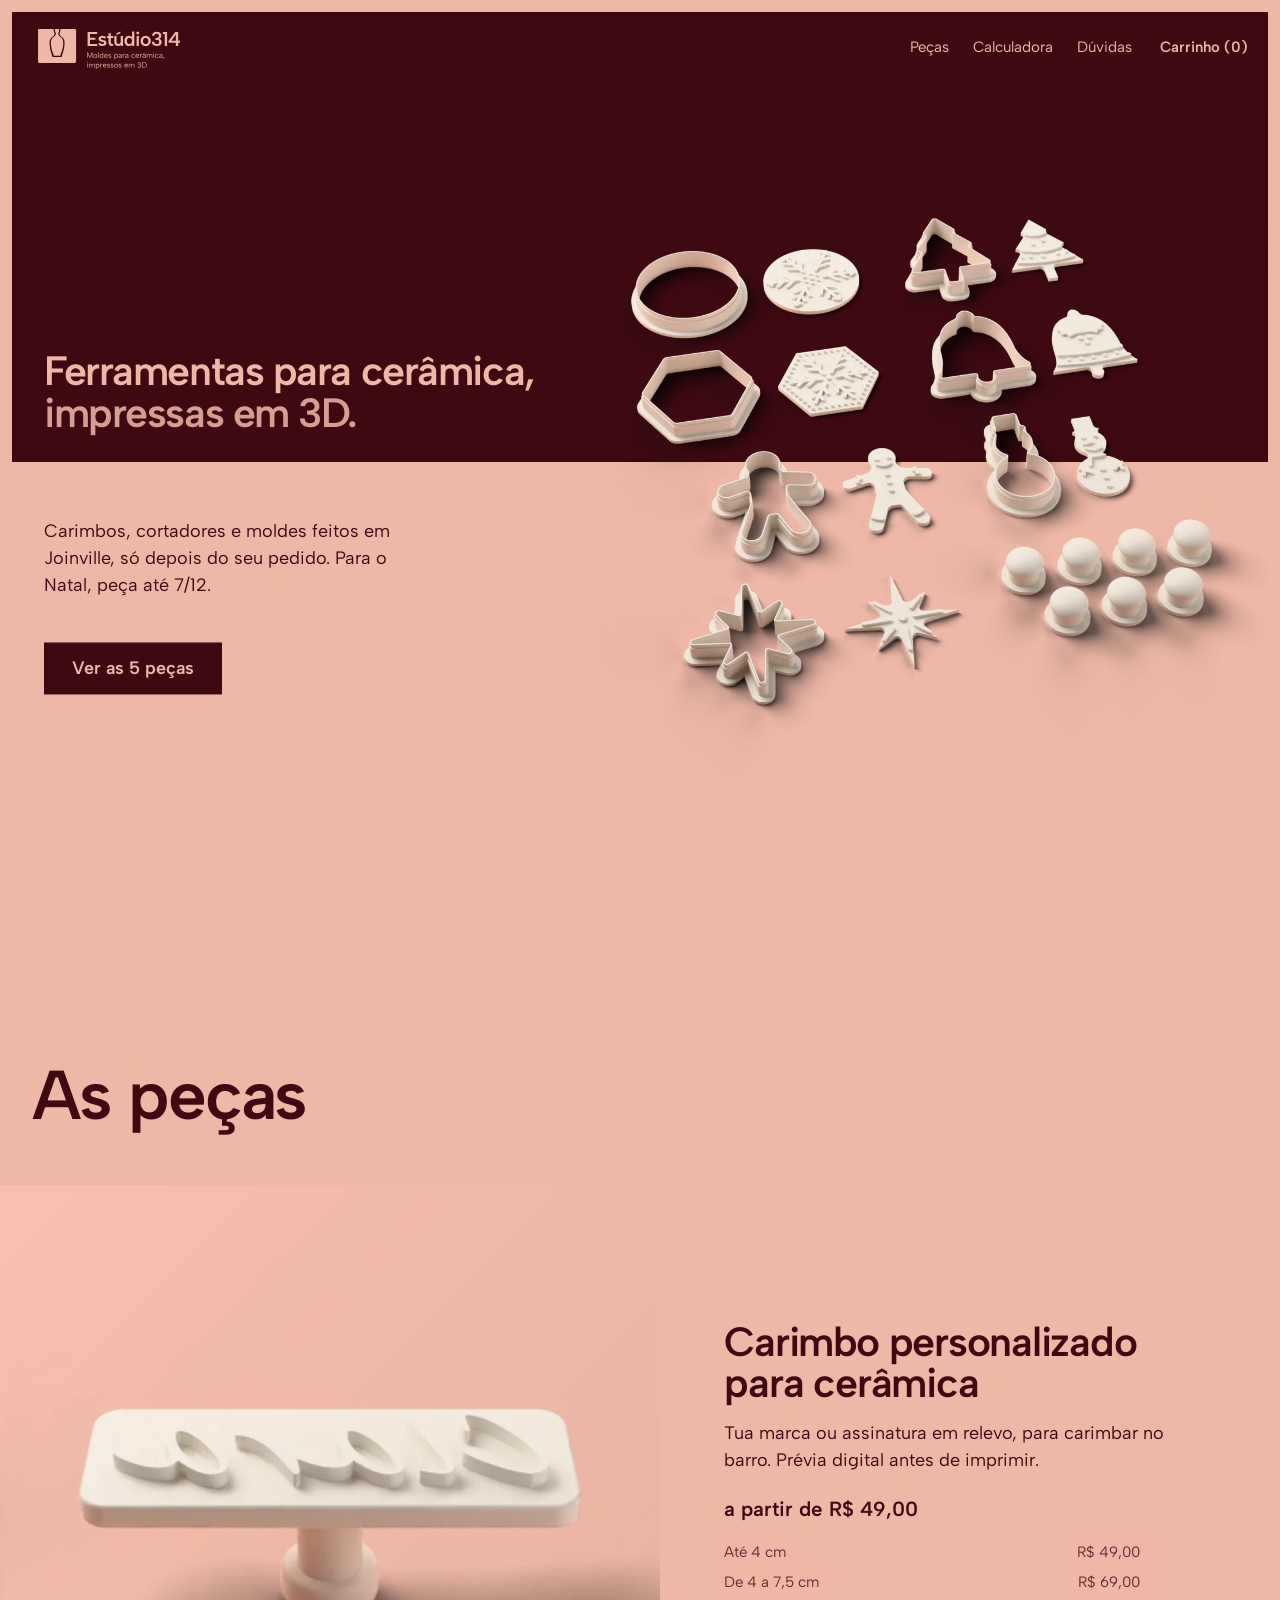
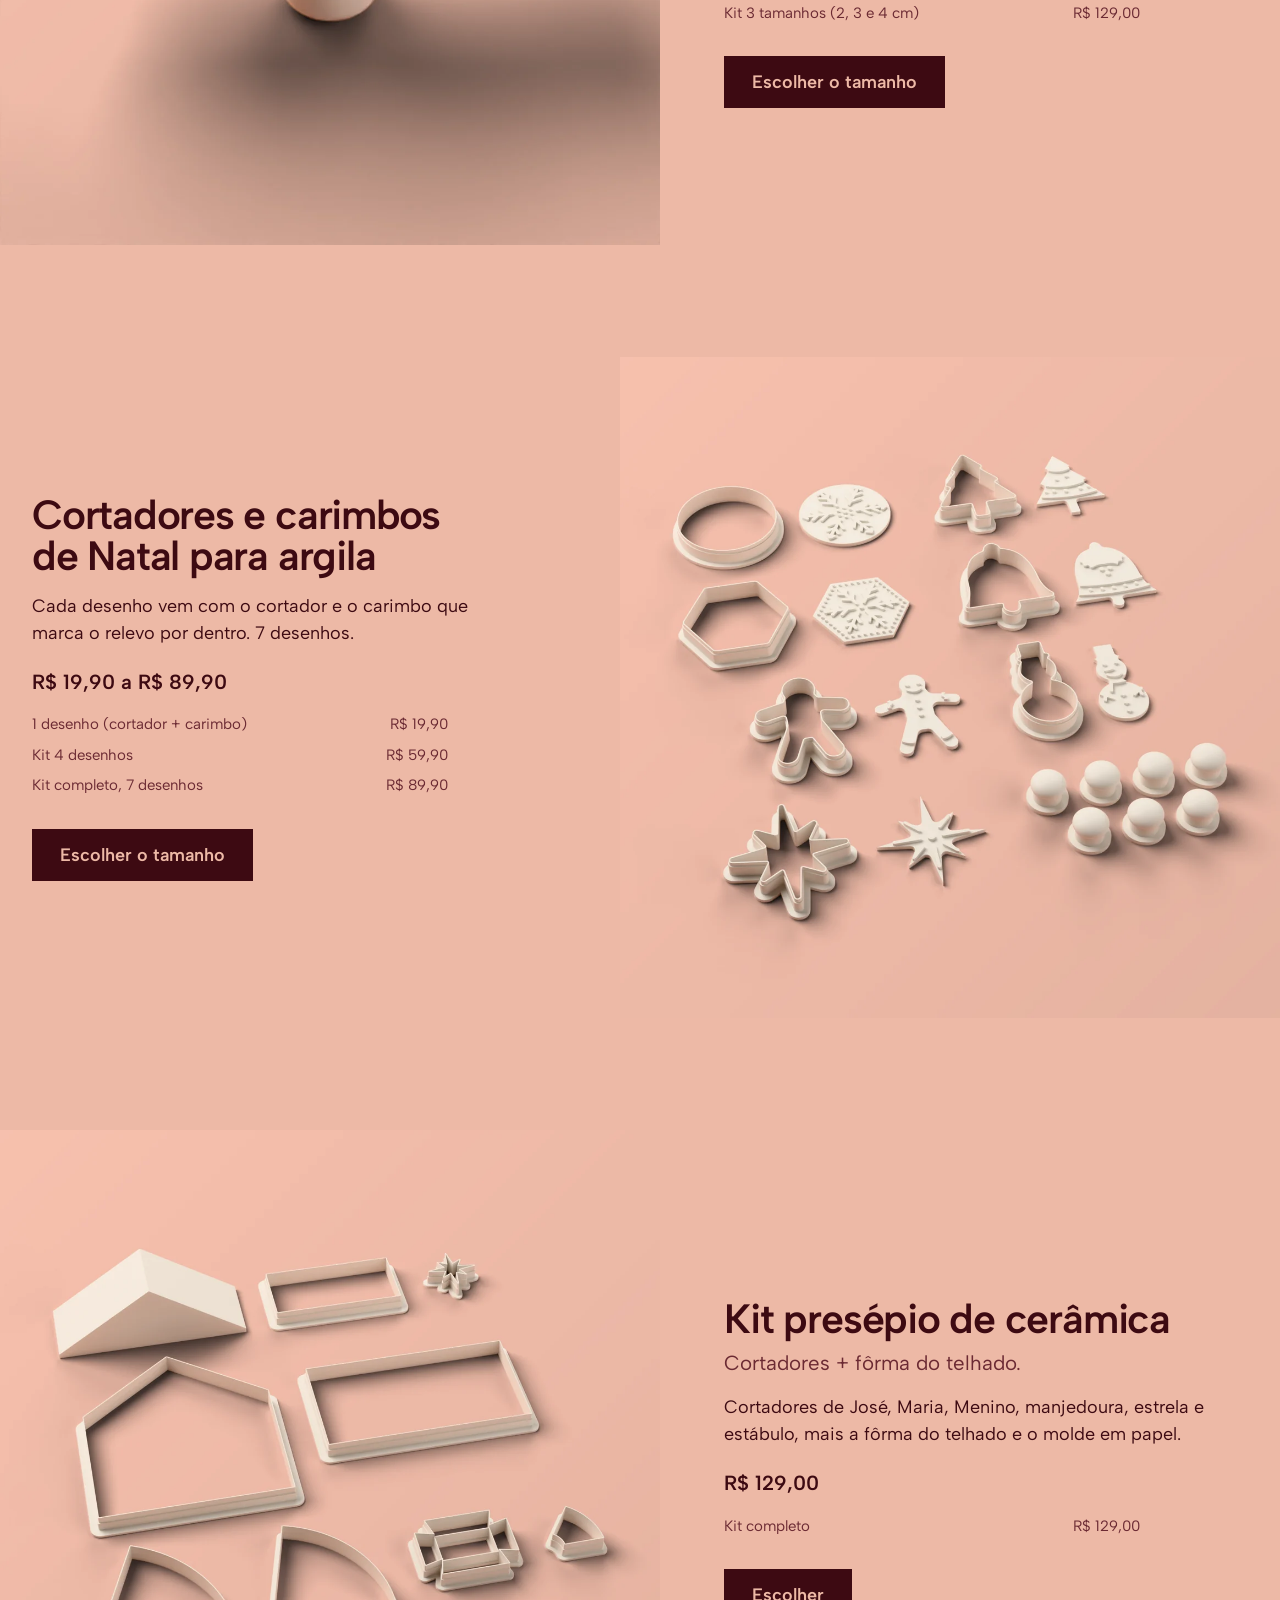
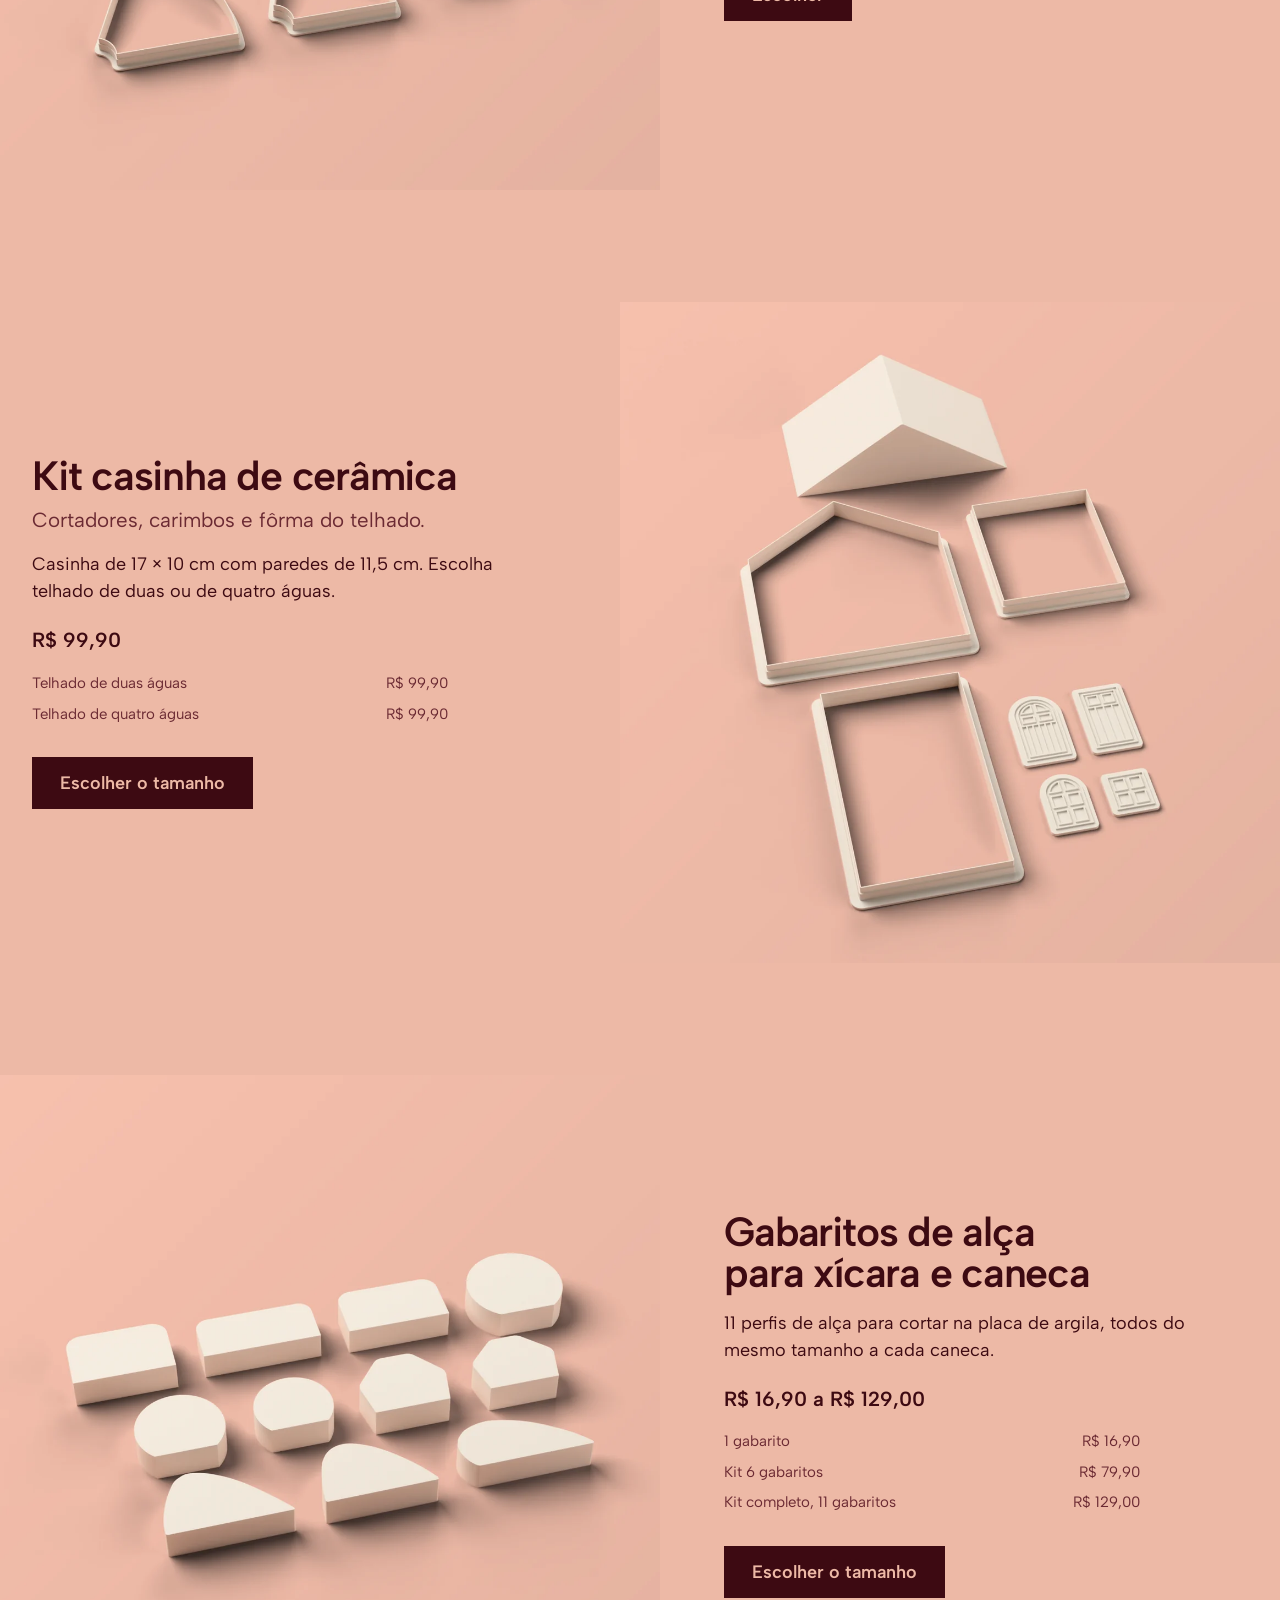
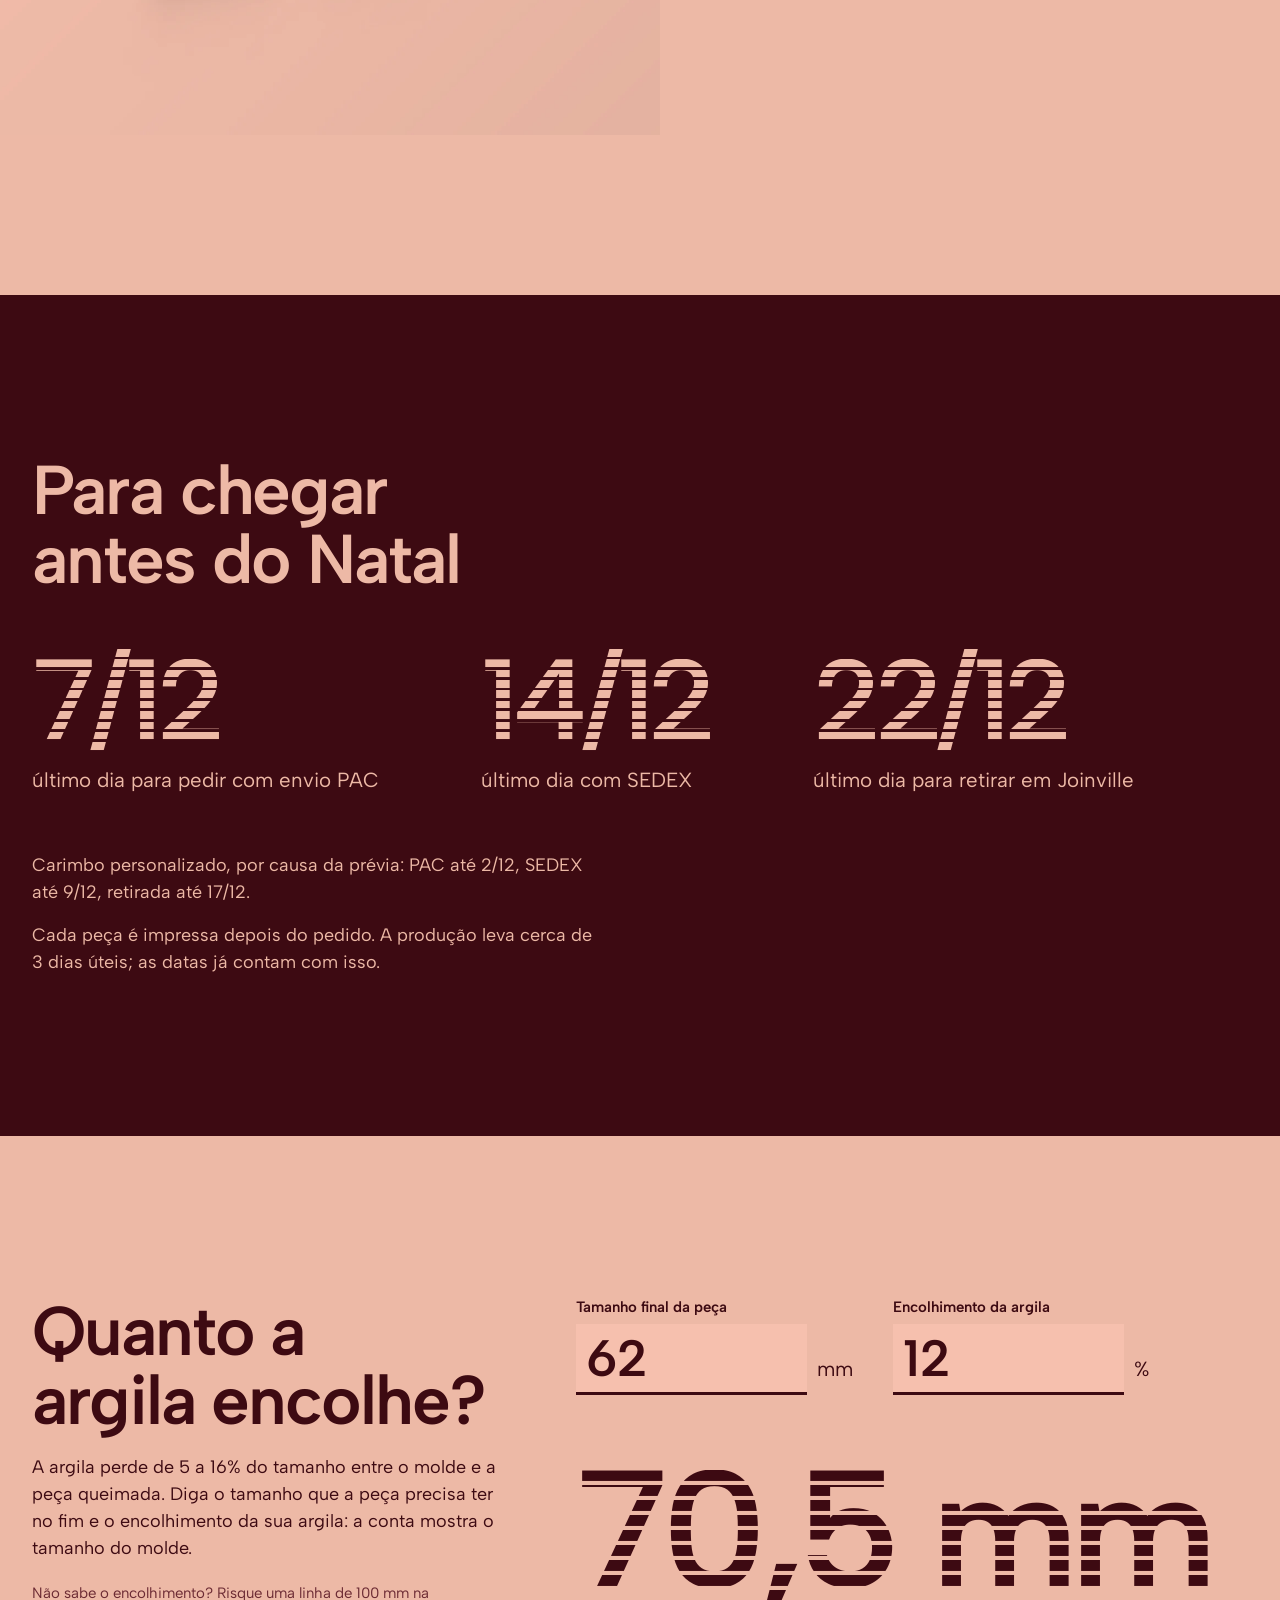
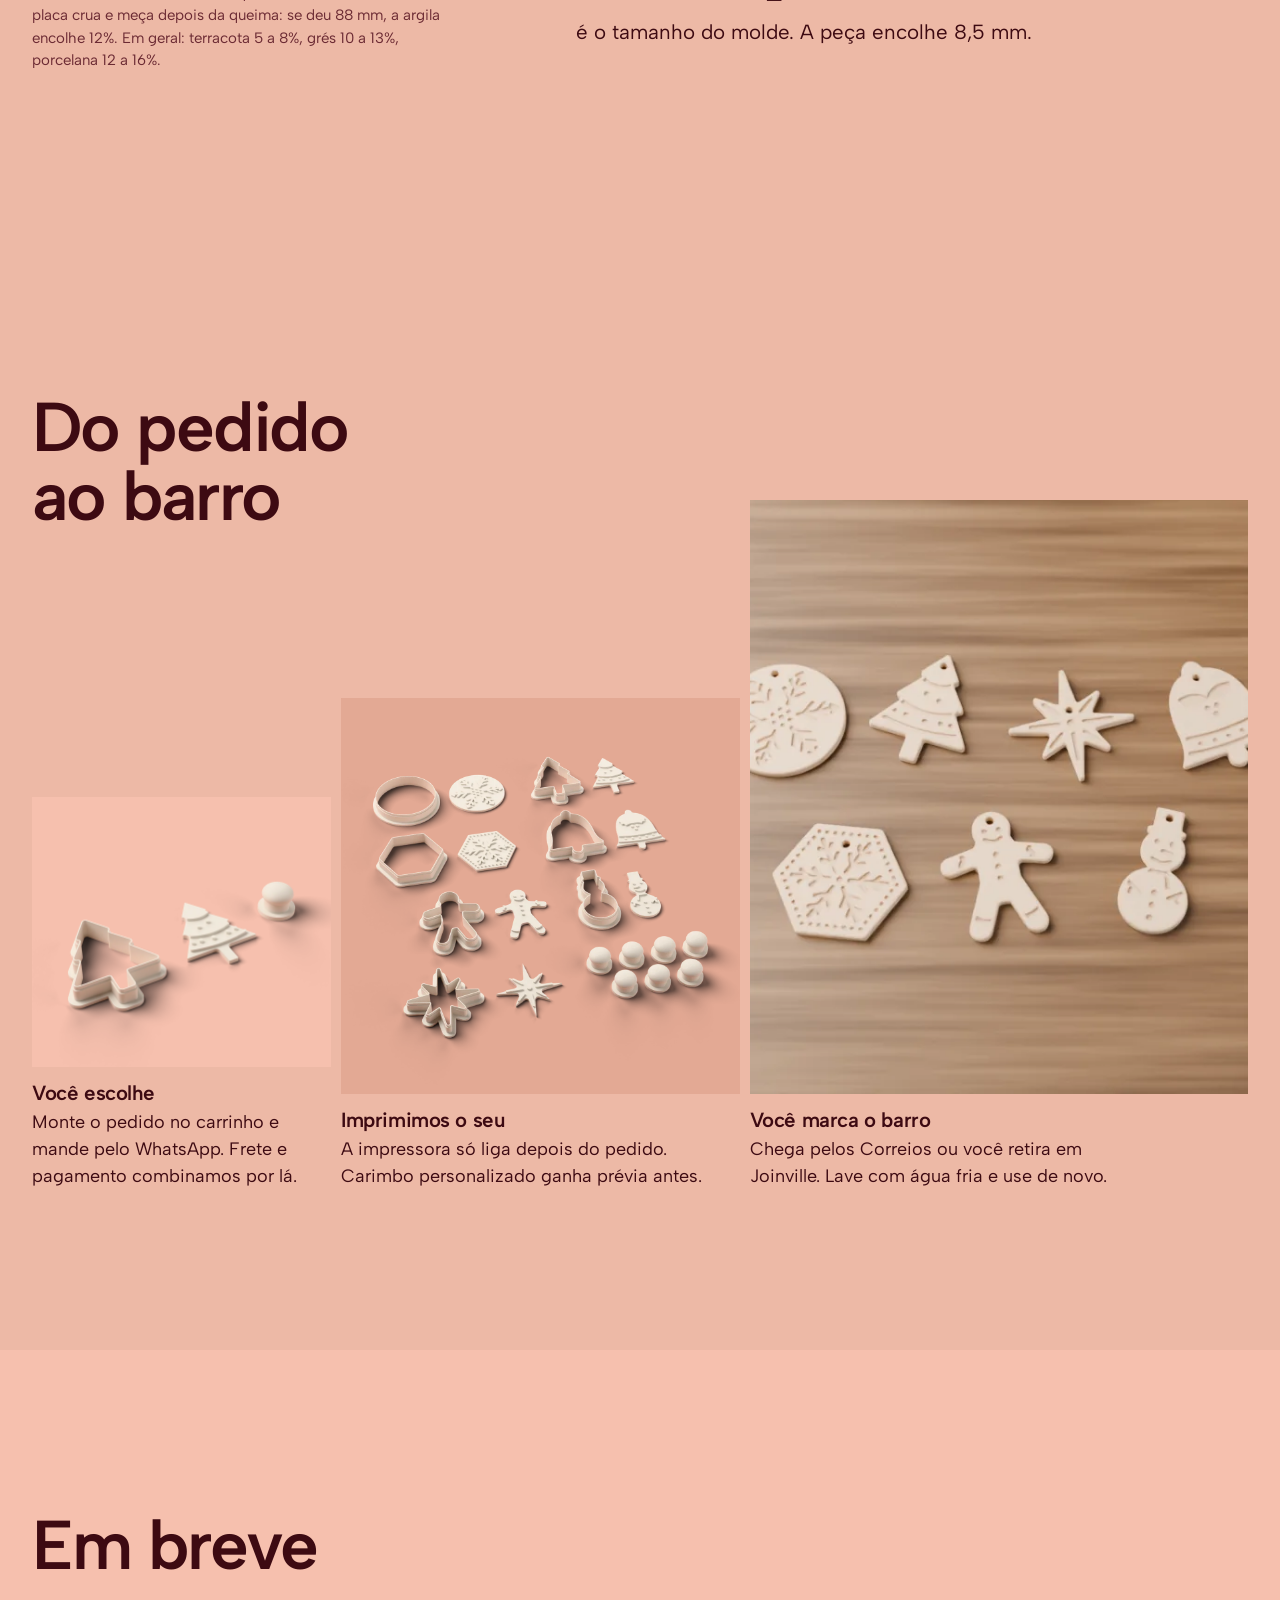
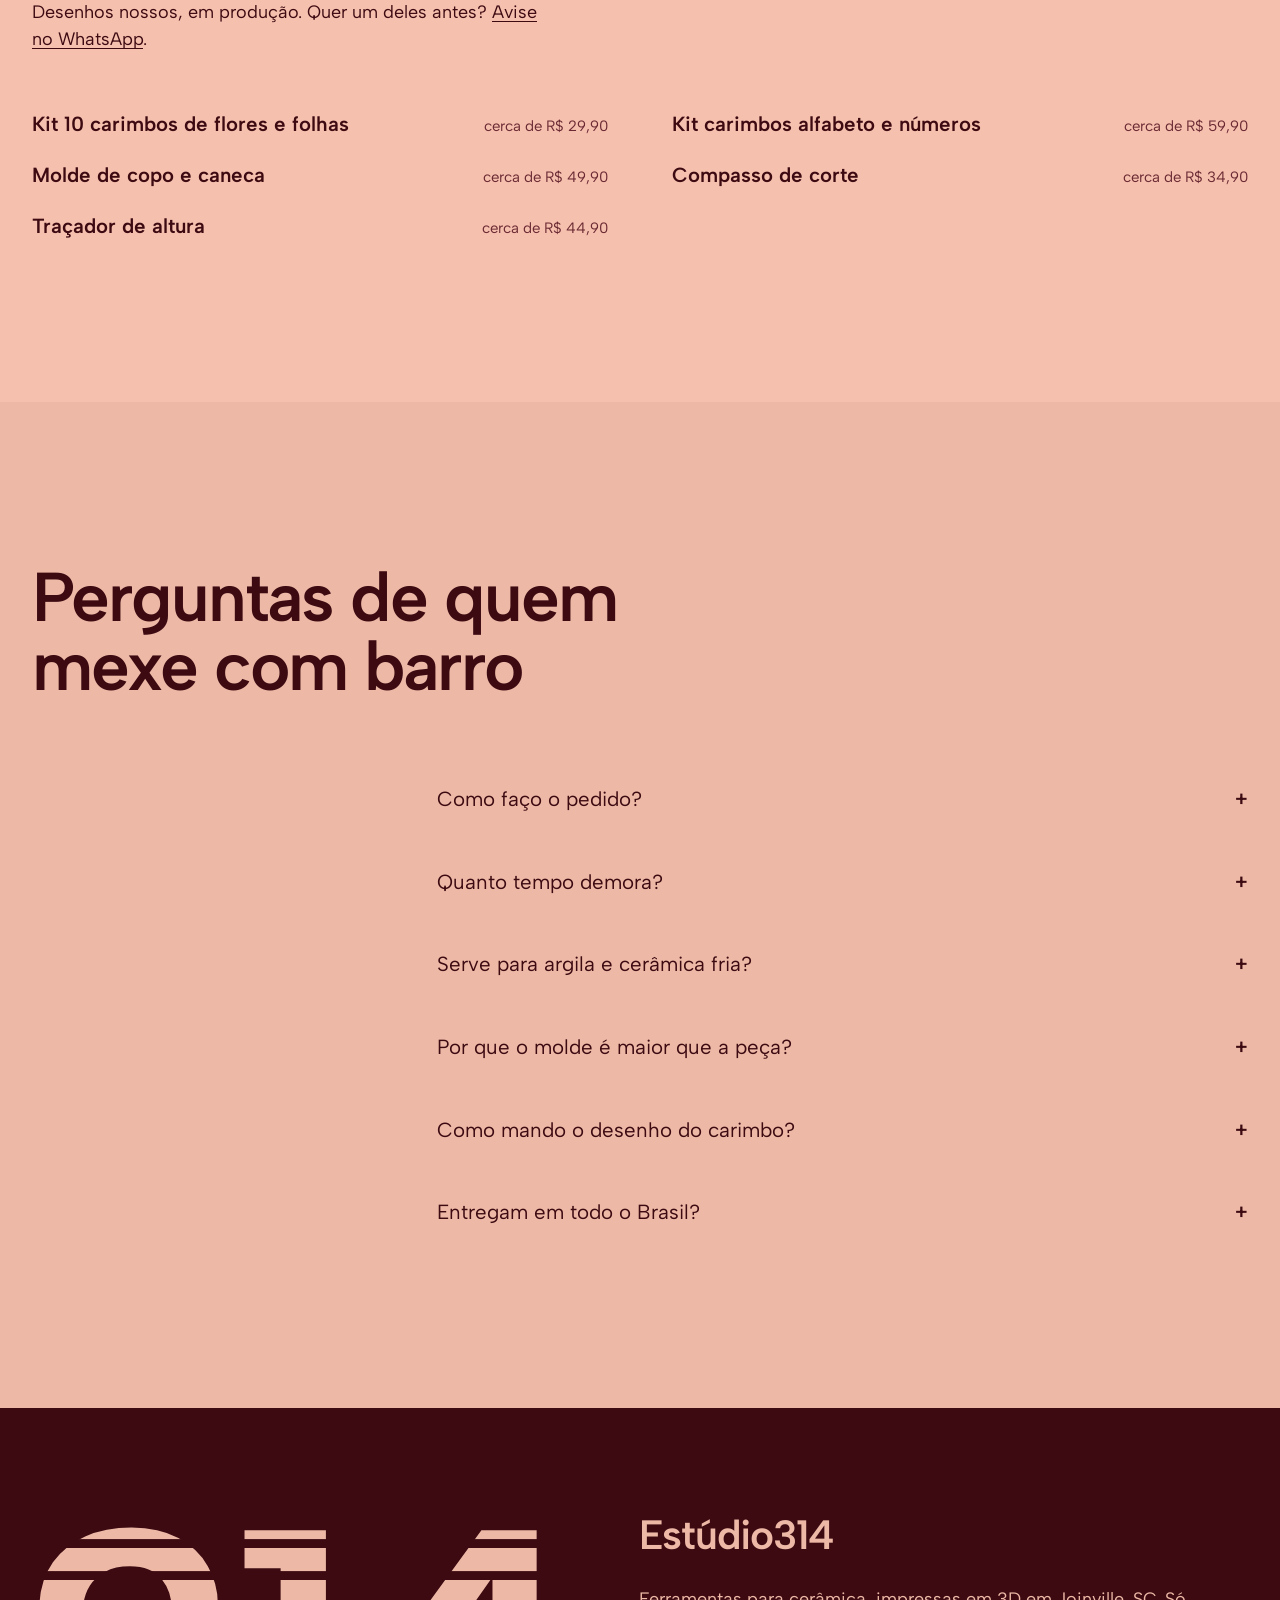
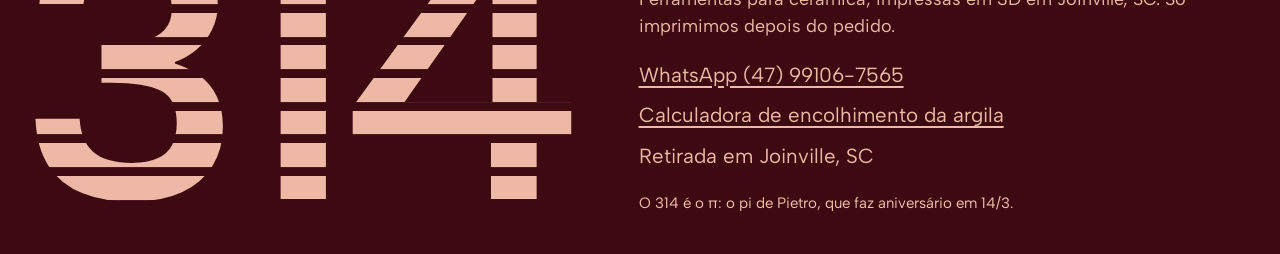
==== commit f4a46de8: "Natal: datas do carimbo personalizado (PAC 2/12, SEDEX 9/12, retirada 17/12) Aparecem na faixa de Na" ====
--- a/index.html
+++ b/index.html
@@ -98,6 +98,7 @@
     <p><strong>14/12</strong> último dia com SEDEX</p>
     <p><strong>22/12</strong> último dia para retirar em Joinville</p>
   </div>
+  <p>Carimbo personalizado, por causa da prévia: PAC até 2/12, SEDEX até 9/12, retirada até 17/12.</p>
   <p>Cada peça é impressa depois do pedido. A produção leva cerca de 3 dias úteis; as datas já contam com isso.</p>
 </section>
 
@@ -136,7 +137,7 @@
   <h2 id="perguntas-titulo">Perguntas de quem mexe com barro</h2>
   <div class="perguntas-lista">
     <details><summary>Como faço o pedido?</summary><p>Escolha as peças, abra o carrinho e toque em “Fechar pedido no WhatsApp”. A mensagem vai pronta com os itens e o total; respondemos com o frete e a forma de pagamento.</p></details>
-    <details><summary>Quanto tempo demora?</summary><p>Cada peça é impressa depois do pedido: cerca de 3 dias úteis para produzir, mais o tempo dos Correios. Para o Natal, peça até 7/12 (PAC) ou 14/12 (SEDEX).</p></details>
+    <details><summary>Quanto tempo demora?</summary><p>Cada peça é impressa depois do pedido: cerca de 3 dias úteis para produzir, mais o tempo dos Correios. Para o Natal, peça até 7/12 (PAC) ou 14/12 (SEDEX); o carimbo personalizado, até 2/12 (PAC) ou 9/12 (SEDEX).</p></details>
     <details><summary>Serve para argila e cerâmica fria?</summary><p>Serve para argila, cerâmica fria, biscuit e massinha. As peças são de PLA: lave com água fria e sabão neutro. Não vão ao forno nem à lava-louças, porque o PLA amolece perto de 55 °C.</p></details>
     <details><summary>Por que o molde é maior que a peça?</summary><p>A argila encolhe ao secar e queimar. Nossos moldes já vêm 13,6% maiores, para a retração de 12% da maioria das argilas. Para outra argila, use a <a href="/calculadora-de-encolhimento/">calculadora</a>.</p></details>
     <details><summary>Como mando o desenho do carimbo?</summary><p>Depois do pedido, mande a logo, a assinatura ou o desenho pelo WhatsApp. Mostramos a prévia espelhada e a marca no barro antes de imprimir. O traço precisa ter pelo menos 0,4 mm.</p></details>
@@ -176,7 +177,7 @@
     <label class="campo" data-campo-cep>CEP para calcular o frete <input name="cep" inputmode="numeric" autocomplete="postal-code" maxlength="9" spellcheck="false" placeholder="89200-000"></label>
     <label class="campo">Seu nome <input name="nome" autocomplete="name"></label>
     <button class="botao" type="submit">Fechar pedido no WhatsApp</button>
-    <p class="nota">Abre o WhatsApp com o pedido escrito. Frete e pagamento a gente combina por lá. Natal: Correios PAC até 7/12, SEDEX até 14/12, retirada até 22/12.</p>
+    <p class="nota">Abre o WhatsApp com o pedido escrito. Frete e pagamento a gente combina por lá. Natal: Correios PAC até 7/12, SEDEX até 14/12, retirada até 22/12. Carimbo personalizado: PAC até 2/12, SEDEX até 9/12, retirada até 17/12.</p>
   </form>
 </dialog>
 </body>
--- a/css/loja.css
+++ b/css/loja.css
@@ -114,6 +114,7 @@
 .natal-datas strong { display: block; font-size: var(--t-gigante); letter-spacing: -0.05em; line-height: .9; font-variant-numeric: tabular-nums; margin-bottom: 12px;
   -webkit-mask: var(--camadas) 0 0 / 100% 0.09em repeat; mask: var(--camadas) 0 0 / 100% 0.09em repeat; }
 .natal > p { max-width: 52ch; }
+.natal > p + p { margin-top: 16px; }
 @media (min-width: 720px) { .natal-datas { grid-template-columns: repeat(3, auto); justify-content: start; column-gap: 8vw; } .natal-datas strong { font-size: clamp(72px, 9vw, 150px); } }
 
 /* ---------- calculadora ---------- */
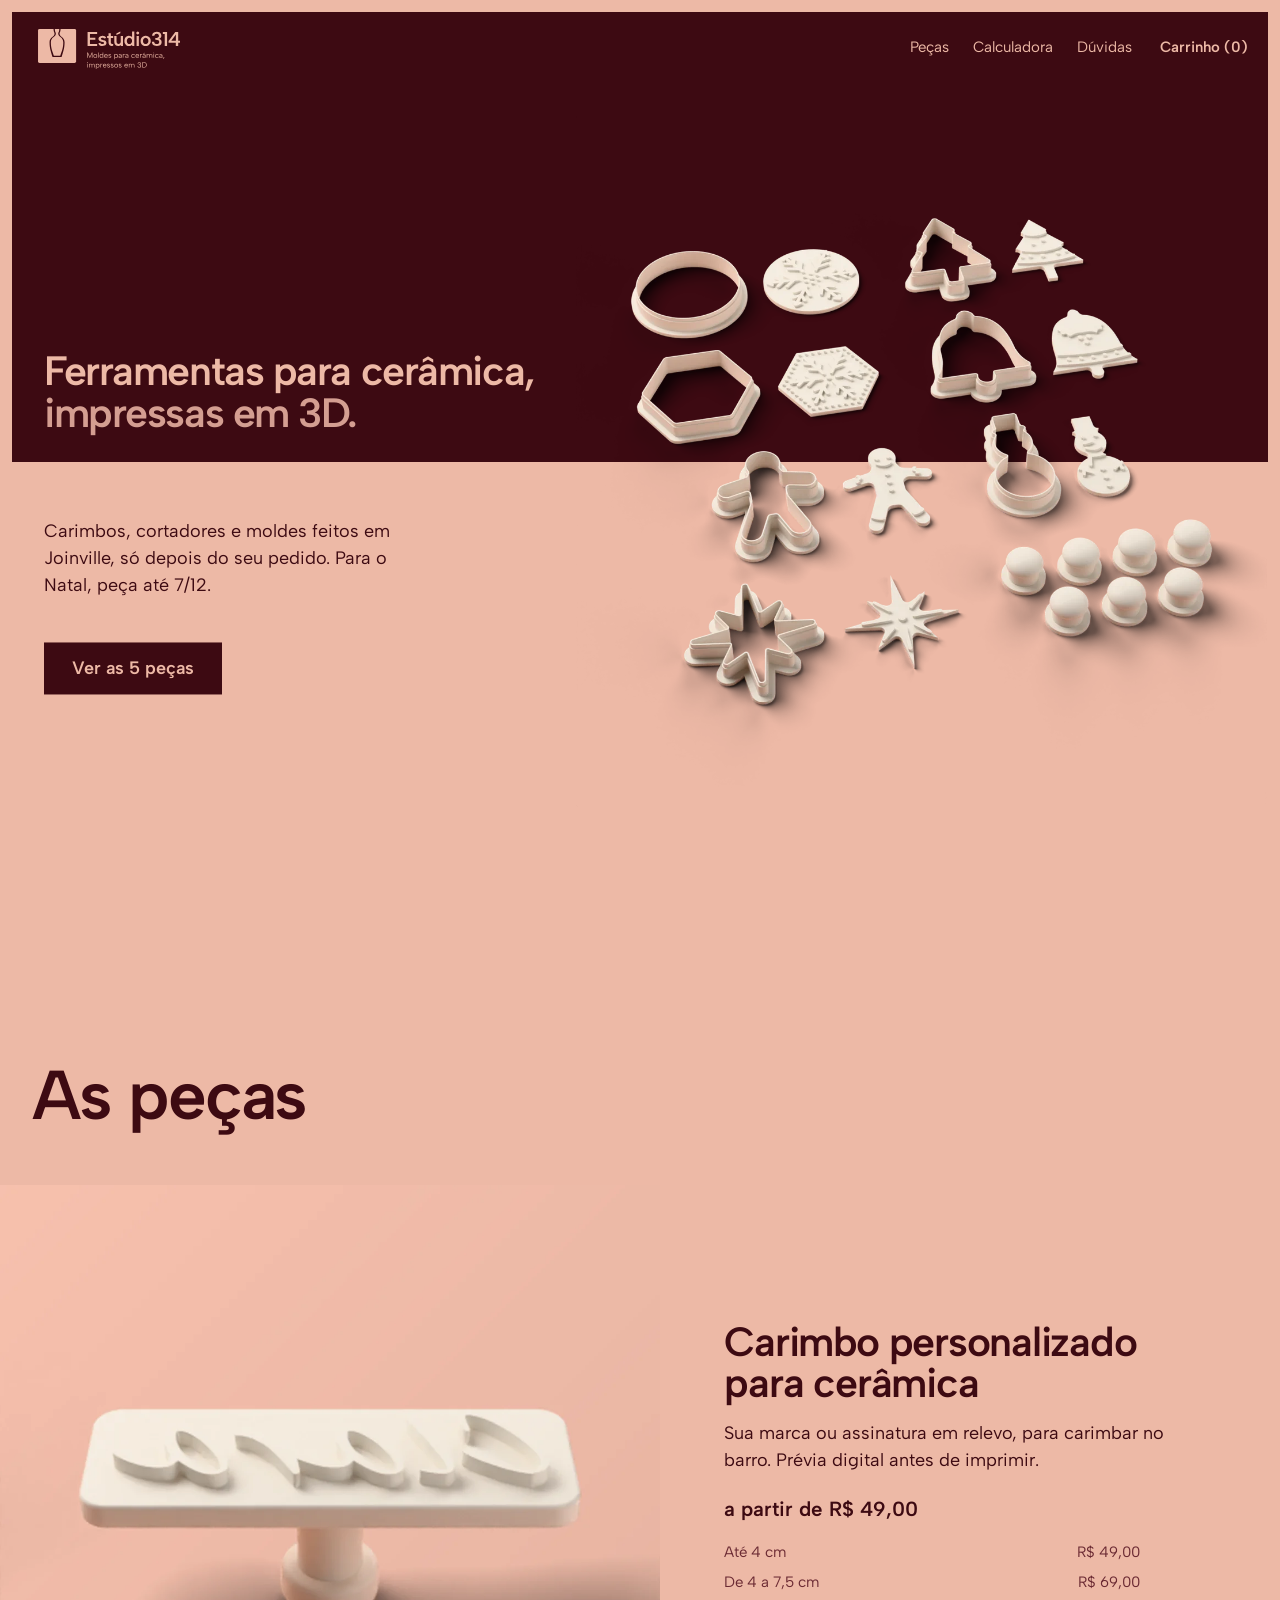
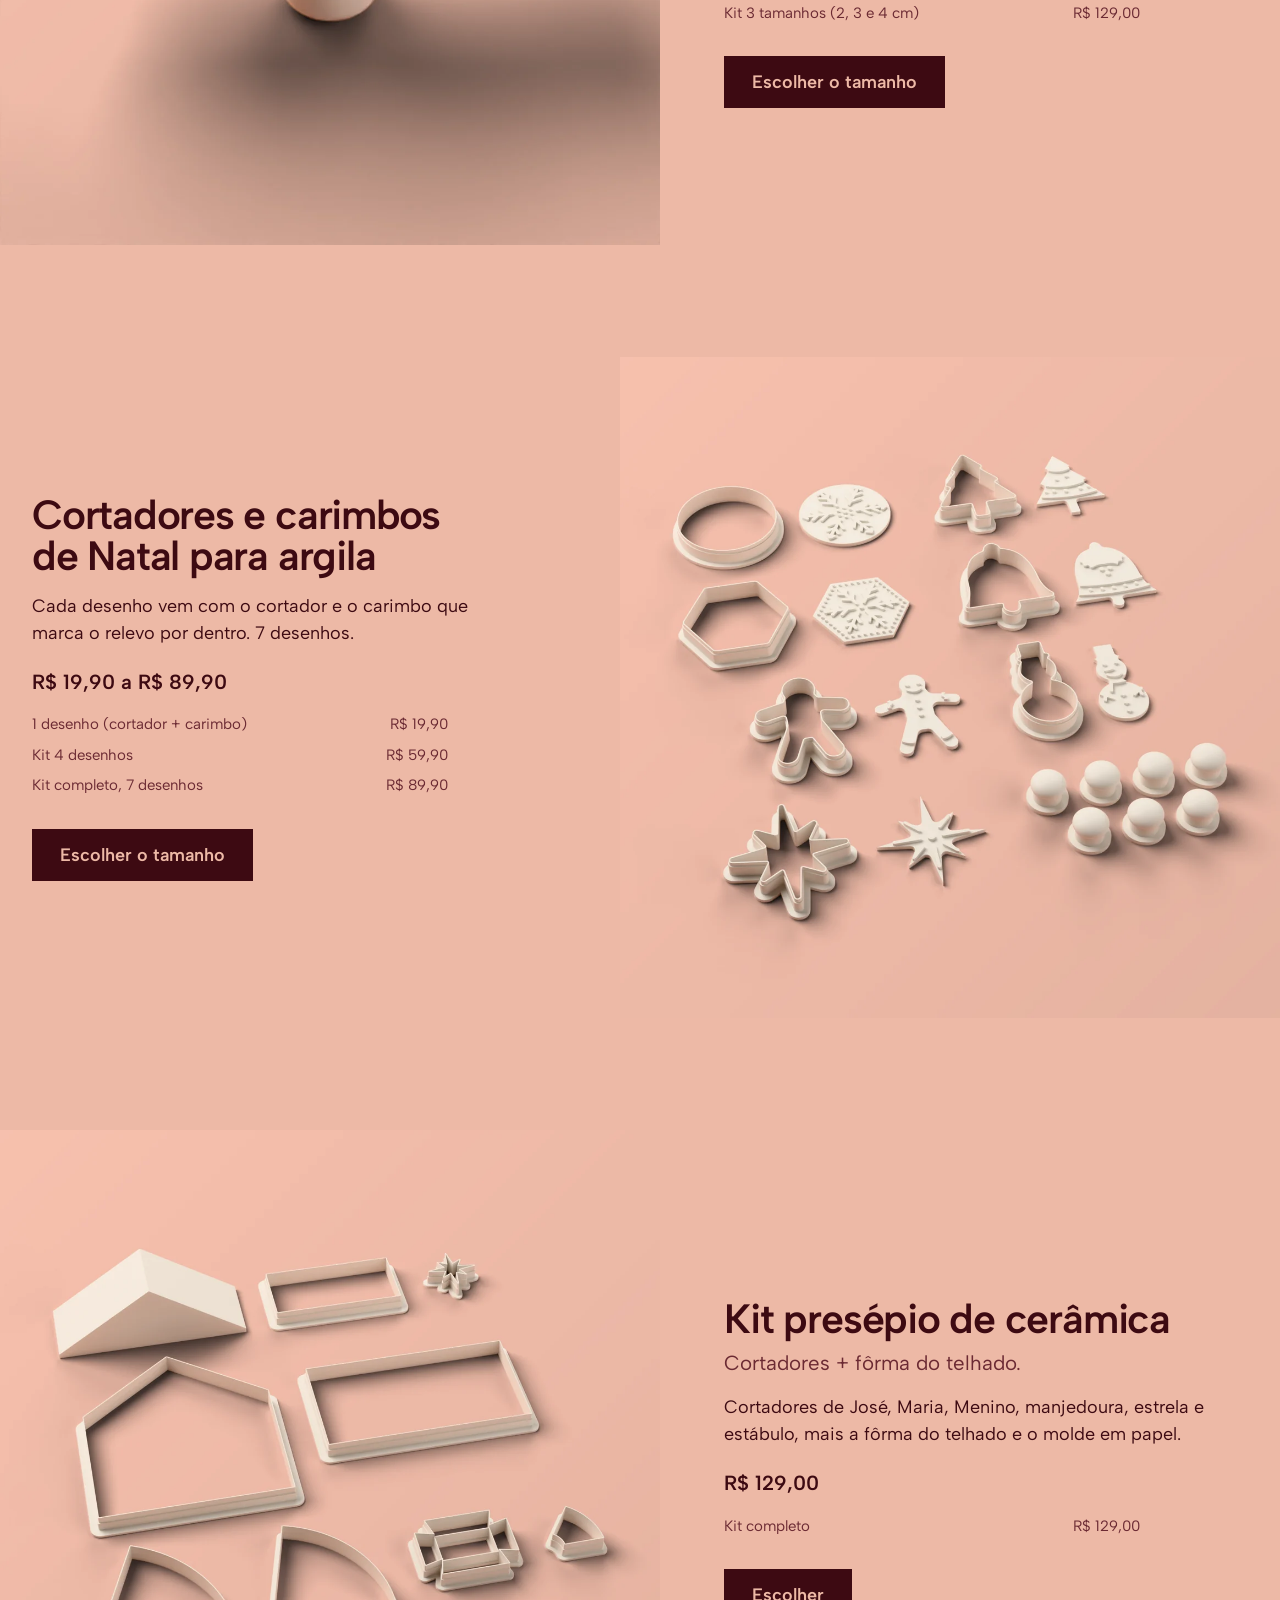
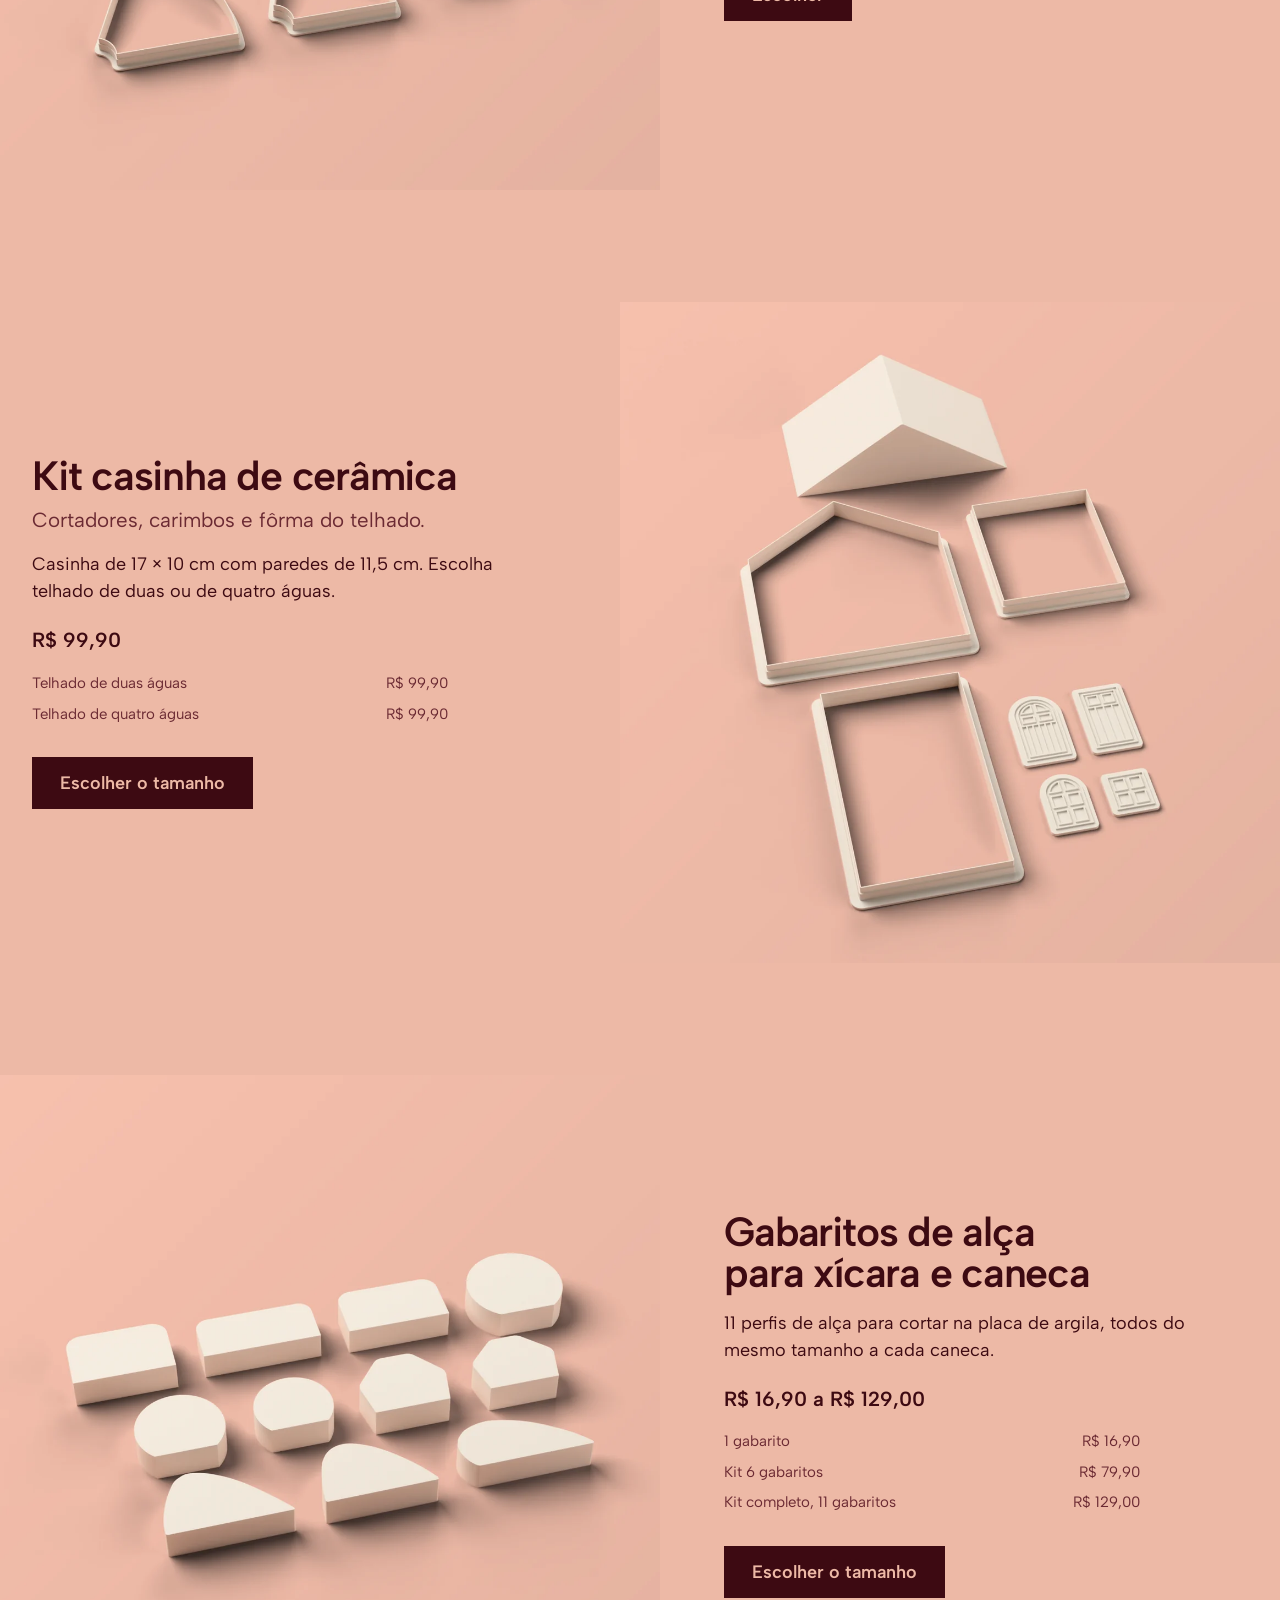
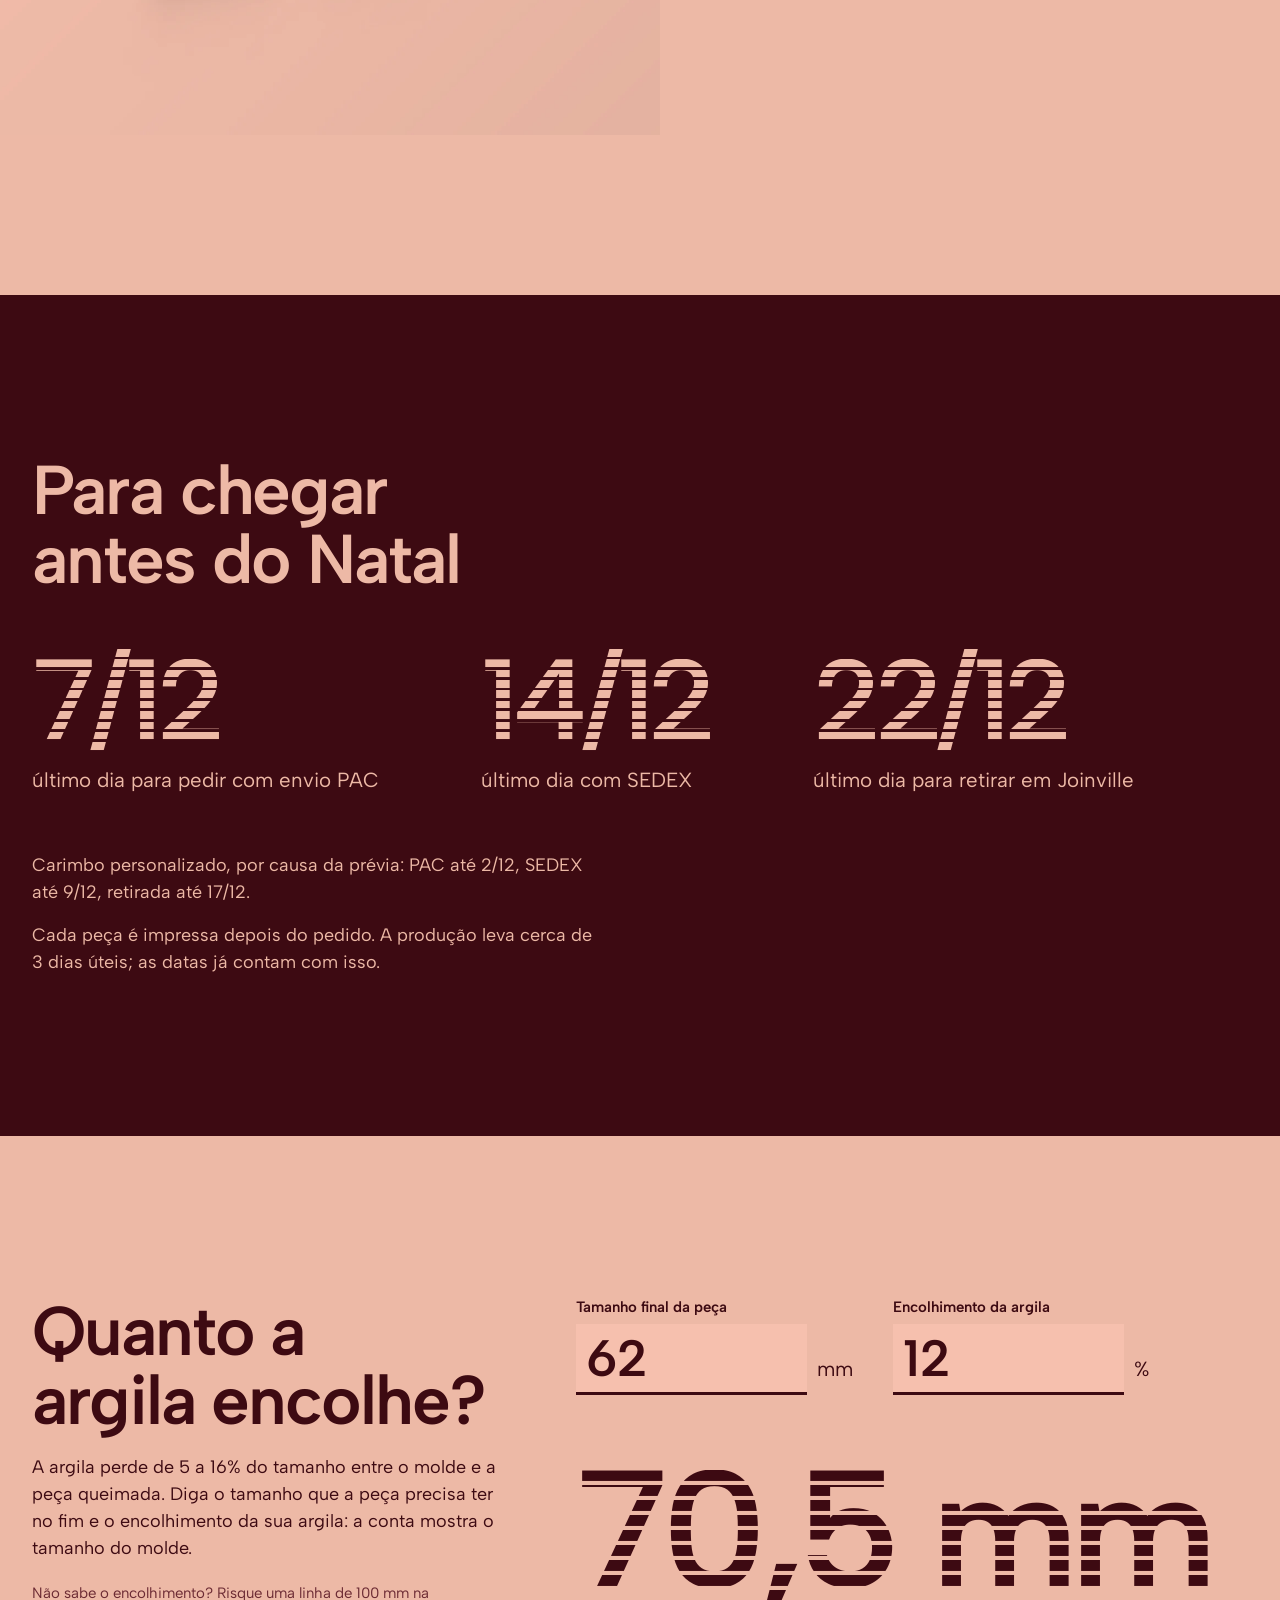
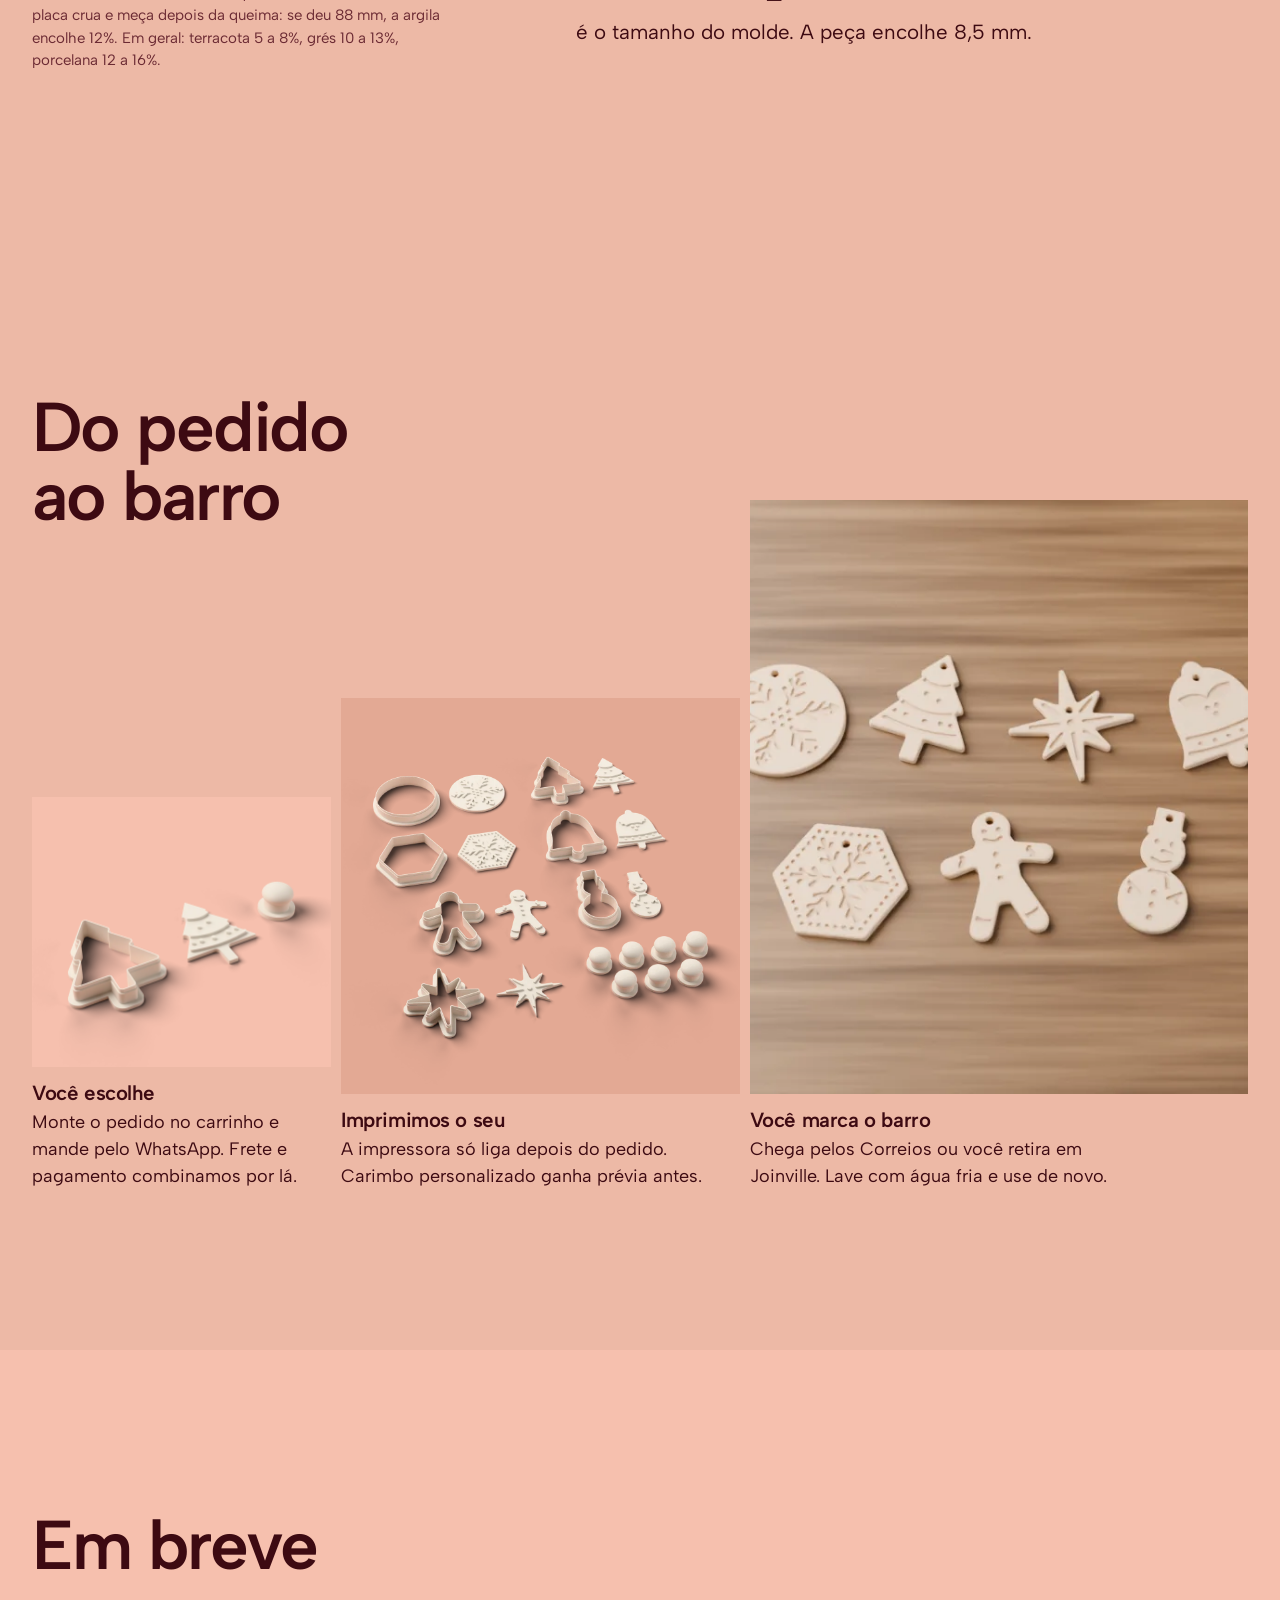
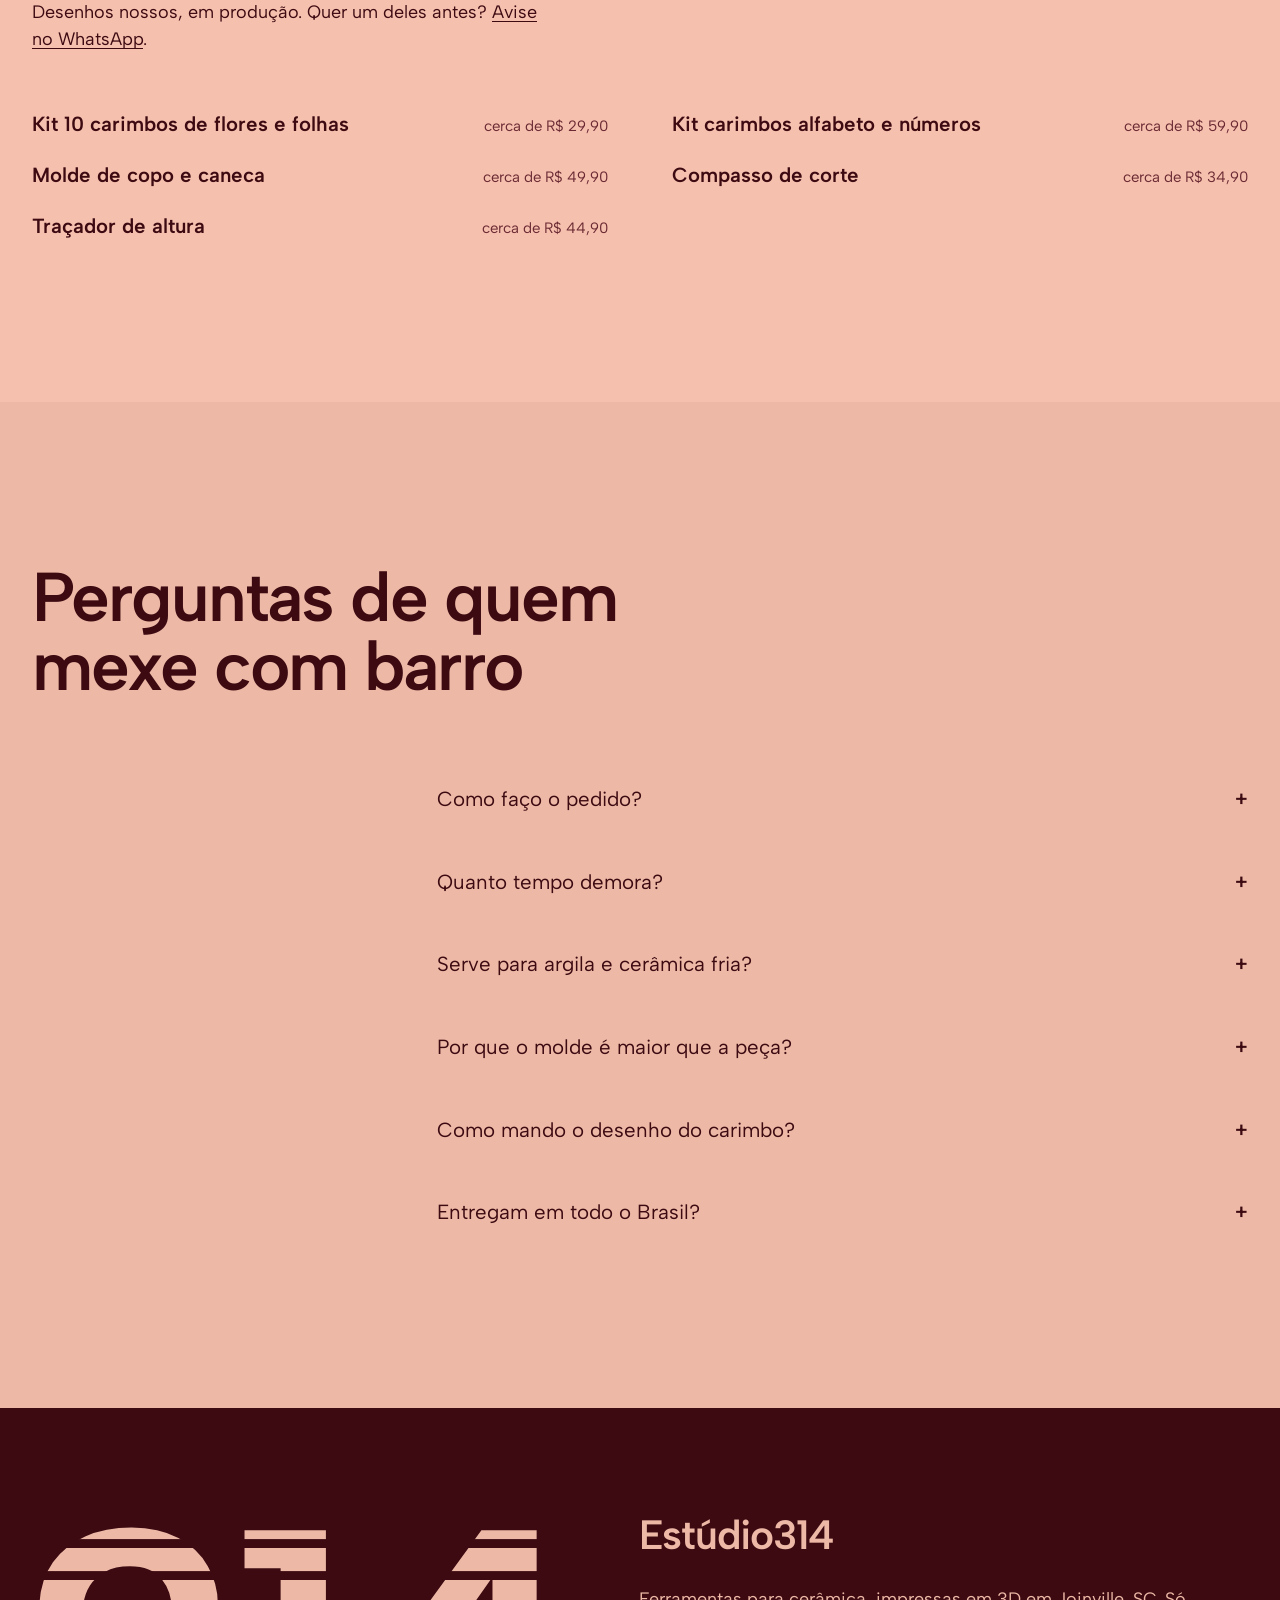
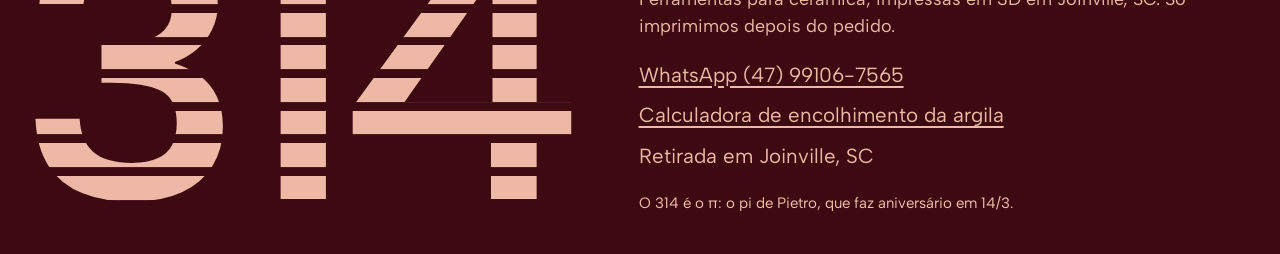
==== commit ec1a981a: "SEO: títulos e descrições novos, uma Offer por variante no schema - Home e 5 produtos com título ≤60" ====
--- a/index.html
+++ b/index.html
@@ -3,21 +3,21 @@
 <head>
 <meta charset="utf-8">
 <meta name="viewport" content="width=device-width, initial-scale=1">
-<title>Estúdio314: carimbos, cortadores e moldes para cerâmica impressos em 3D</title>
-<meta name="description" content="Carimbo personalizado para cerâmica, cortadores de Natal, kit presépio, casinha e gabaritos de alça. Impressos em 3D em Joinville e enviados para todo o Brasil.">
+<title>Estúdio314: ferramentas para cerâmica impressas em 3D</title>
+<meta name="description" content="Carimbos personalizados, cortadores de argila, moldes e gabaritos impressos em 3D em Joinville/SC. Feitos sob demanda para ceramistas e ateliês.">
 <link rel="canonical" href="https://estudio314.com.br/">
 <meta property="og:type" content="website">
 <meta property="og:locale" content="pt_BR">
 <meta property="og:site_name" content="Estúdio314">
-<meta property="og:title" content="Estúdio314: carimbos, cortadores e moldes para cerâmica impressos em 3D">
-<meta property="og:description" content="Carimbo personalizado para cerâmica, cortadores de Natal, kit presépio, casinha e gabaritos de alça. Impressos em 3D em Joinville e enviados para todo o Brasil.">
+<meta property="og:title" content="Estúdio314: ferramentas para cerâmica impressas em 3D">
+<meta property="og:description" content="Carimbos personalizados, cortadores de argila, moldes e gabaritos impressos em 3D em Joinville/SC. Feitos sob demanda para ceramistas e ateliês.">
 <meta property="og:url" content="https://estudio314.com.br/">
 <meta property="og:image" content="https://estudio314.com.br/img/produtos/kit-natal-kit7.webp">
 <meta name="theme-color" content="#3D0A12">
 <link rel="icon" href="/icone.svg" type="image/svg+xml">
 <link rel="preload" href="/fontes/AlbertSans-Regular.ttf" as="font" type="font/ttf" crossorigin>
 <link rel="stylesheet" href="/css/loja.css">
-<script type="application/ld+json">{"@context":"https://schema.org","@type":"Organization","name":"Estúdio314","url":"https://estudio314.com.br","logo":"https://estudio314.com.br/icone.svg","telephone":"+55-47-99106-7565","address":{"@type":"PostalAddress","addressLocality":"Joinville","addressRegion":"SC","addressCountry":"BR"}}</script>
+<script type="application/ld+json">{"@context":"https://schema.org","@type":"Organization","@id":"https://estudio314.com.br/#negocio","name":"Estúdio314","url":"https://estudio314.com.br","logo":"https://estudio314.com.br/icone.svg","telephone":"+55-47-99106-7565","address":{"@type":"PostalAddress","addressLocality":"Joinville","addressRegion":"SC","addressCountry":"BR"}}</script>
 <script src="/js/catalogo.js" defer></script>
 <script src="/js/loja.js" type="module"></script>
 </head>
@@ -42,7 +42,7 @@
     <a class="peca-foto" href="/produto/carimbo-personalizado/" tabindex="-1" aria-hidden="true"><img src="/img/produtos/carimbo-personalizado.webp" alt="" width="1200" height="1200" loading="lazy"></a>
     <div class="peca-texto">
       <h3><a href="/produto/carimbo-personalizado/">Carimbo personalizado para cerâmica</a></h3>
-      <p>Tua marca ou assinatura em relevo, para carimbar no barro. Prévia digital antes de imprimir.</p>
+      <p>Sua marca ou assinatura em relevo, para carimbar no barro. Prévia digital antes de imprimir.</p>
       <p class="peca-preco">a partir de R$ 49,00</p>
       <ul class="peca-variantes"><li>Até 4 cm <span>R$ 49,00</span></li><li>De 4 a 7,5 cm <span>R$ 69,00</span></li><li>Kit 3 tamanhos (2, 3 e 4 cm) <span>R$ 129,00</span></li></ul>
       <a class="botao botao-claro" href="/produto/carimbo-personalizado/">Escolher o tamanho<span class="sr"> — Carimbo personalizado para cerâmica</span></a>
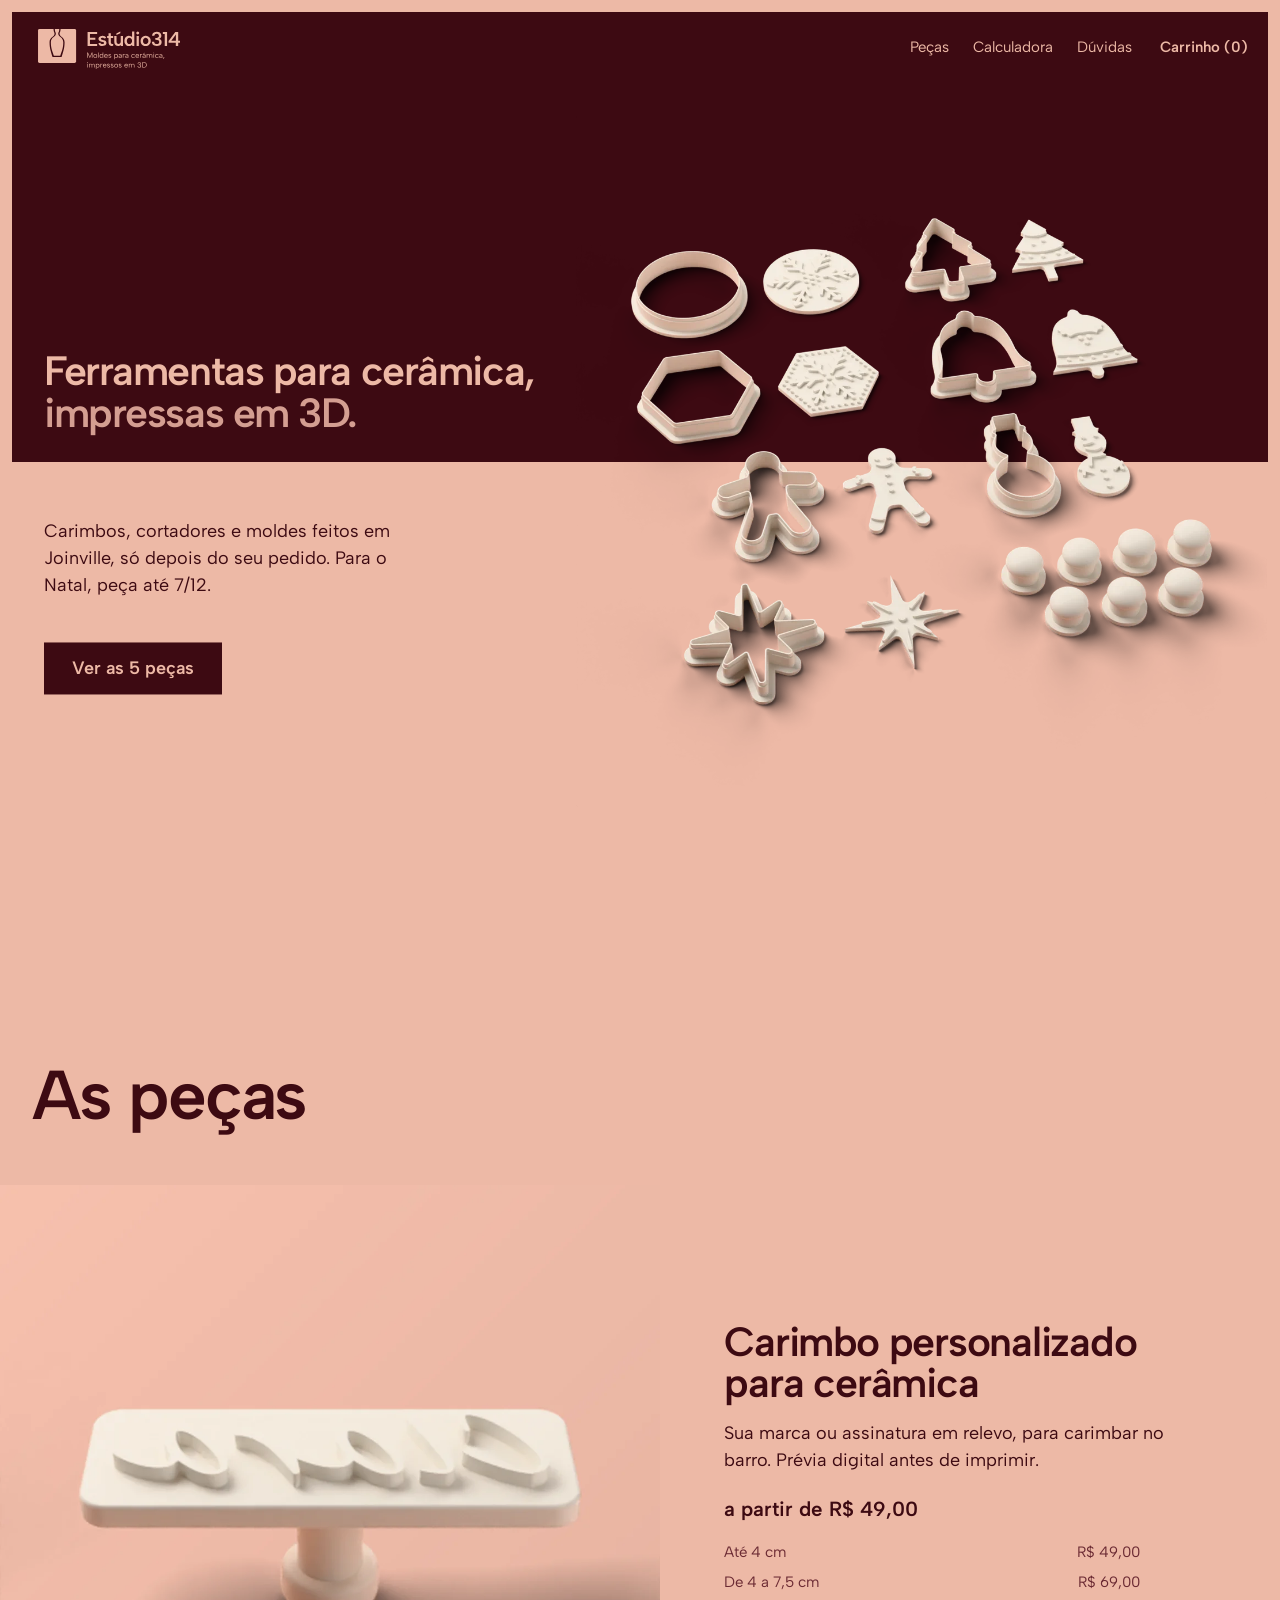
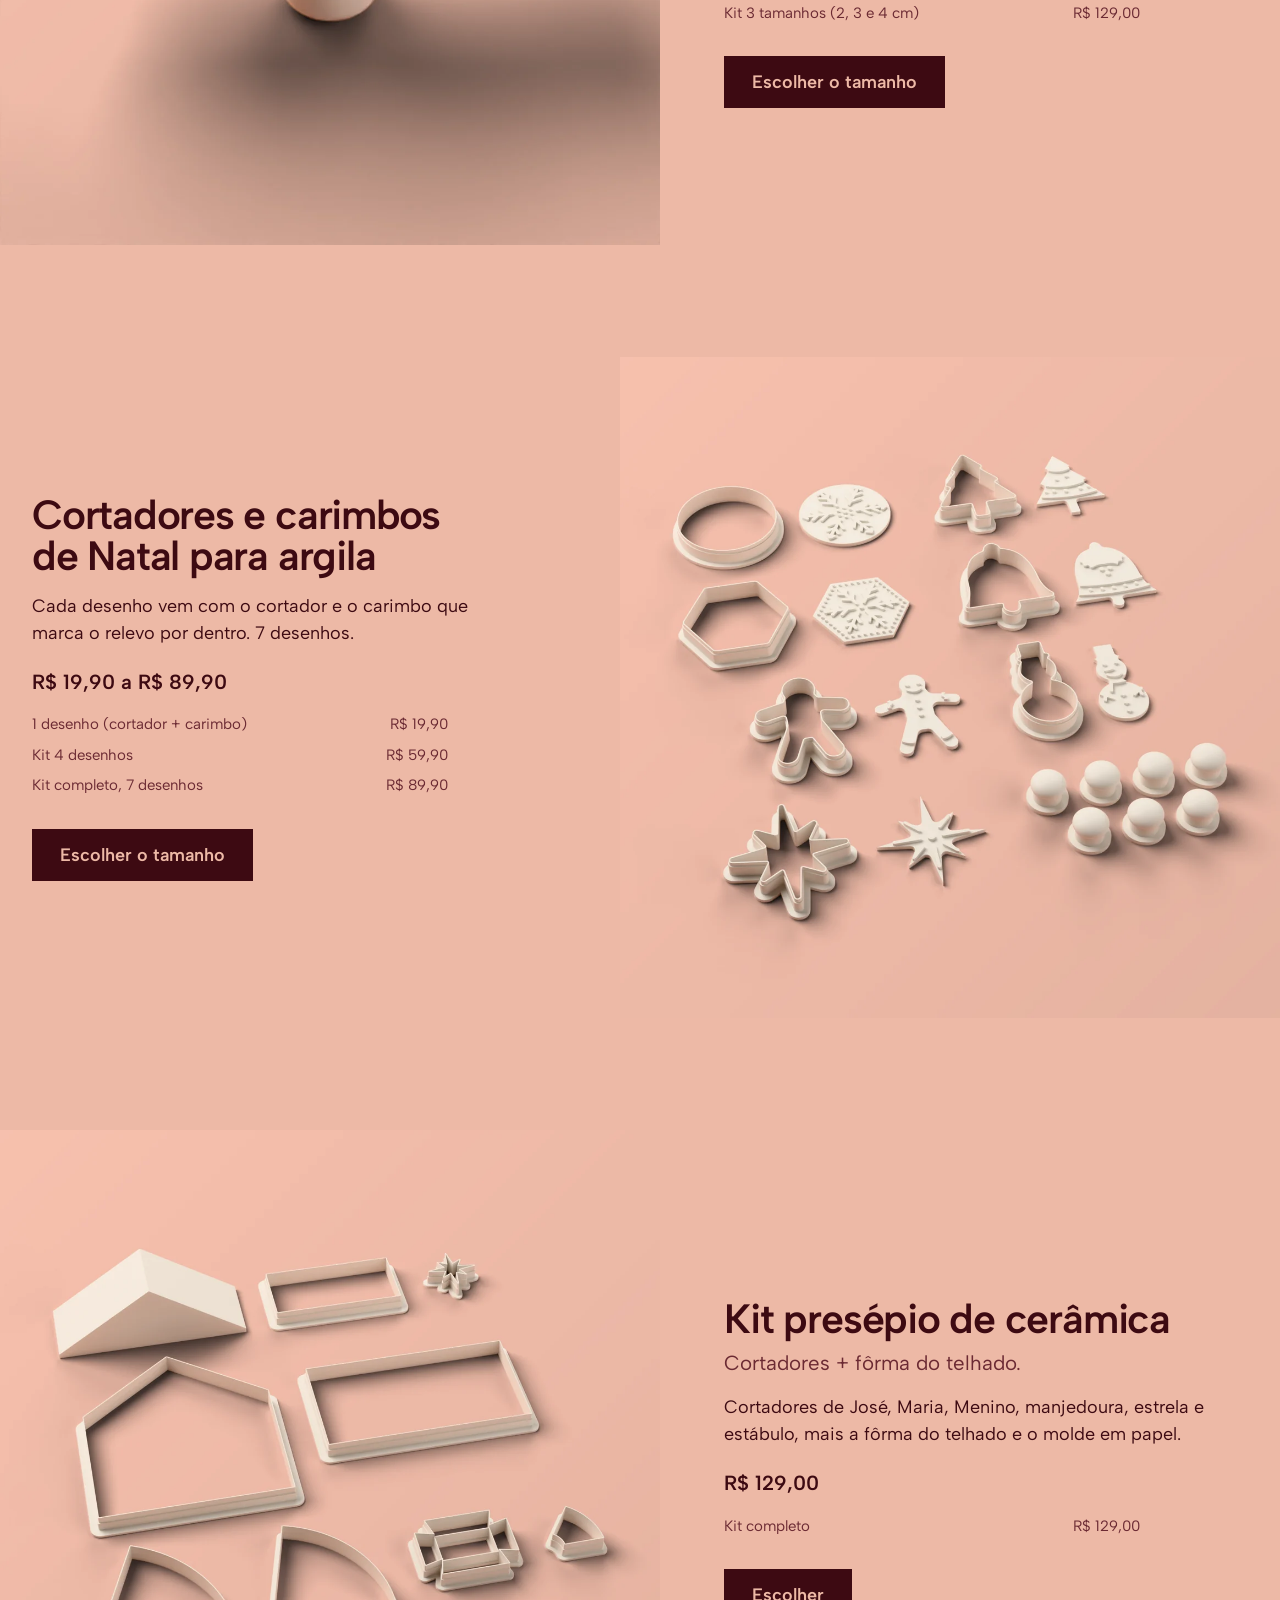
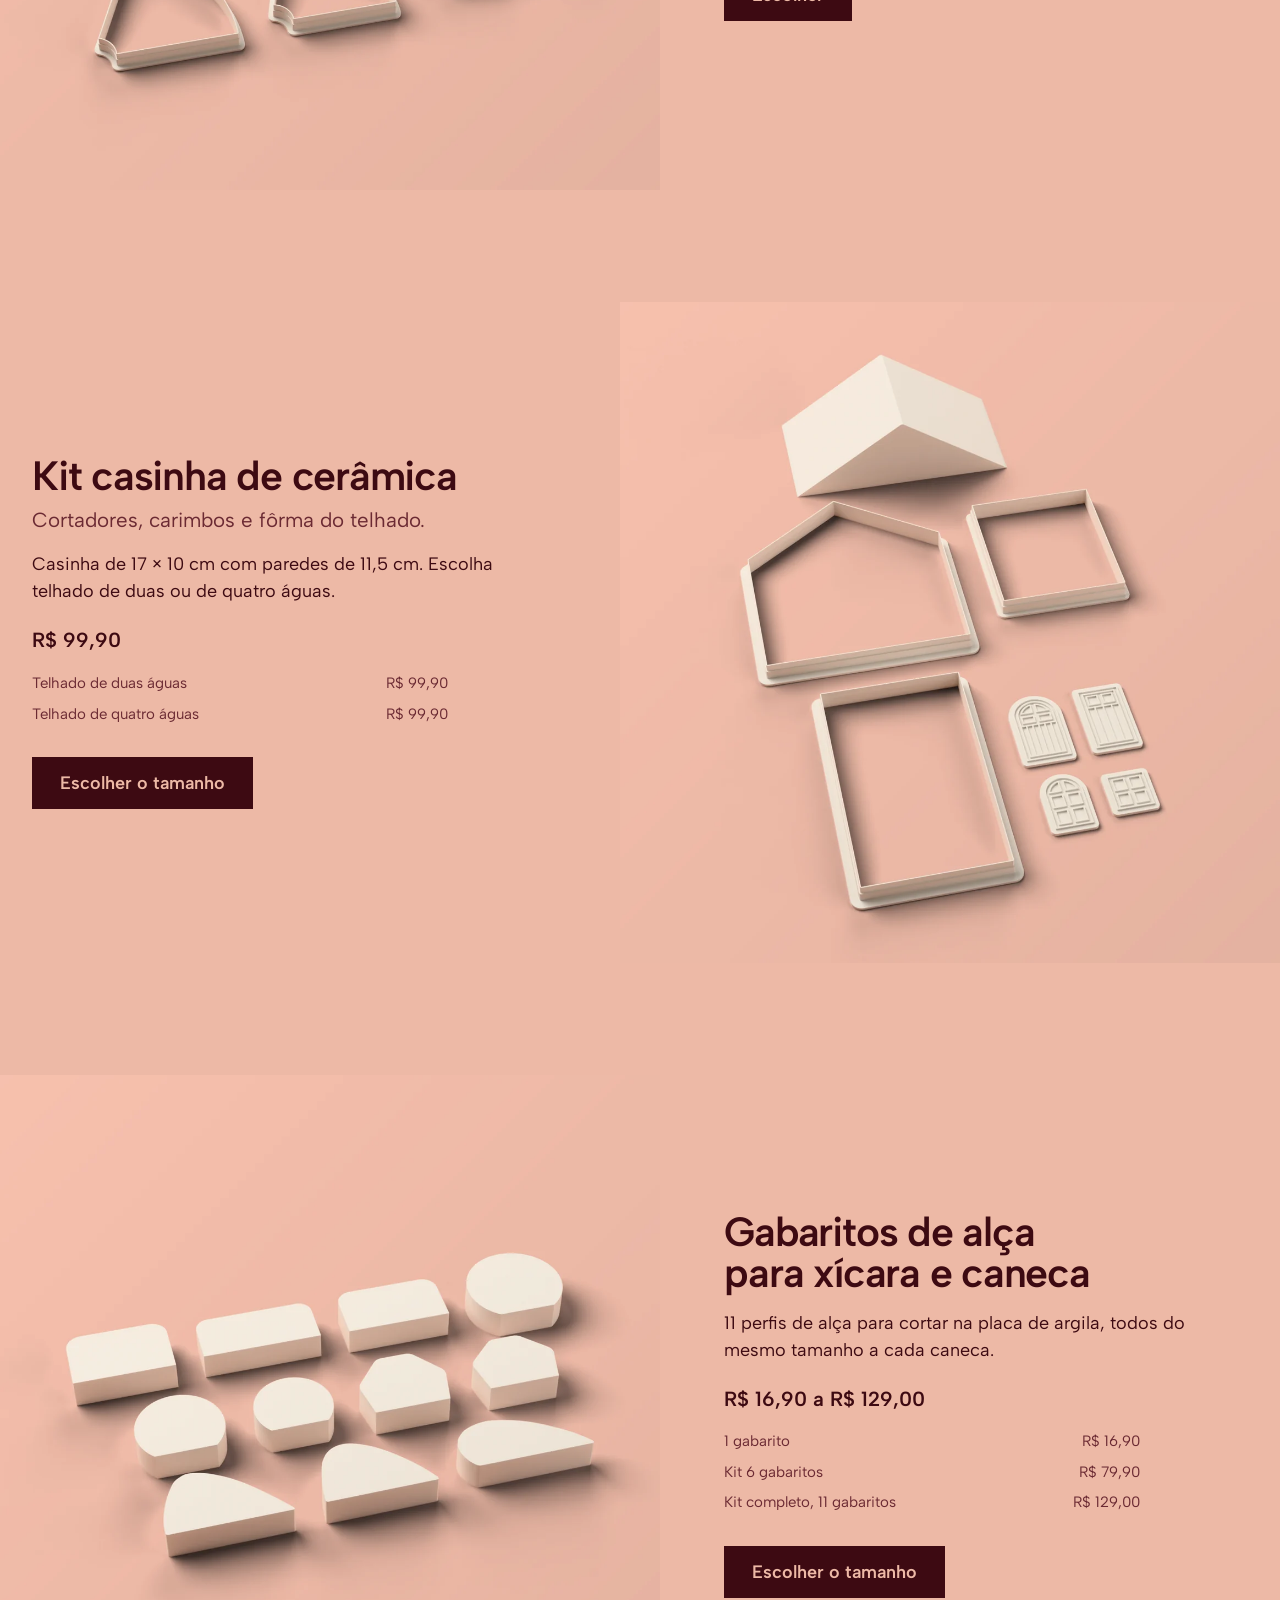
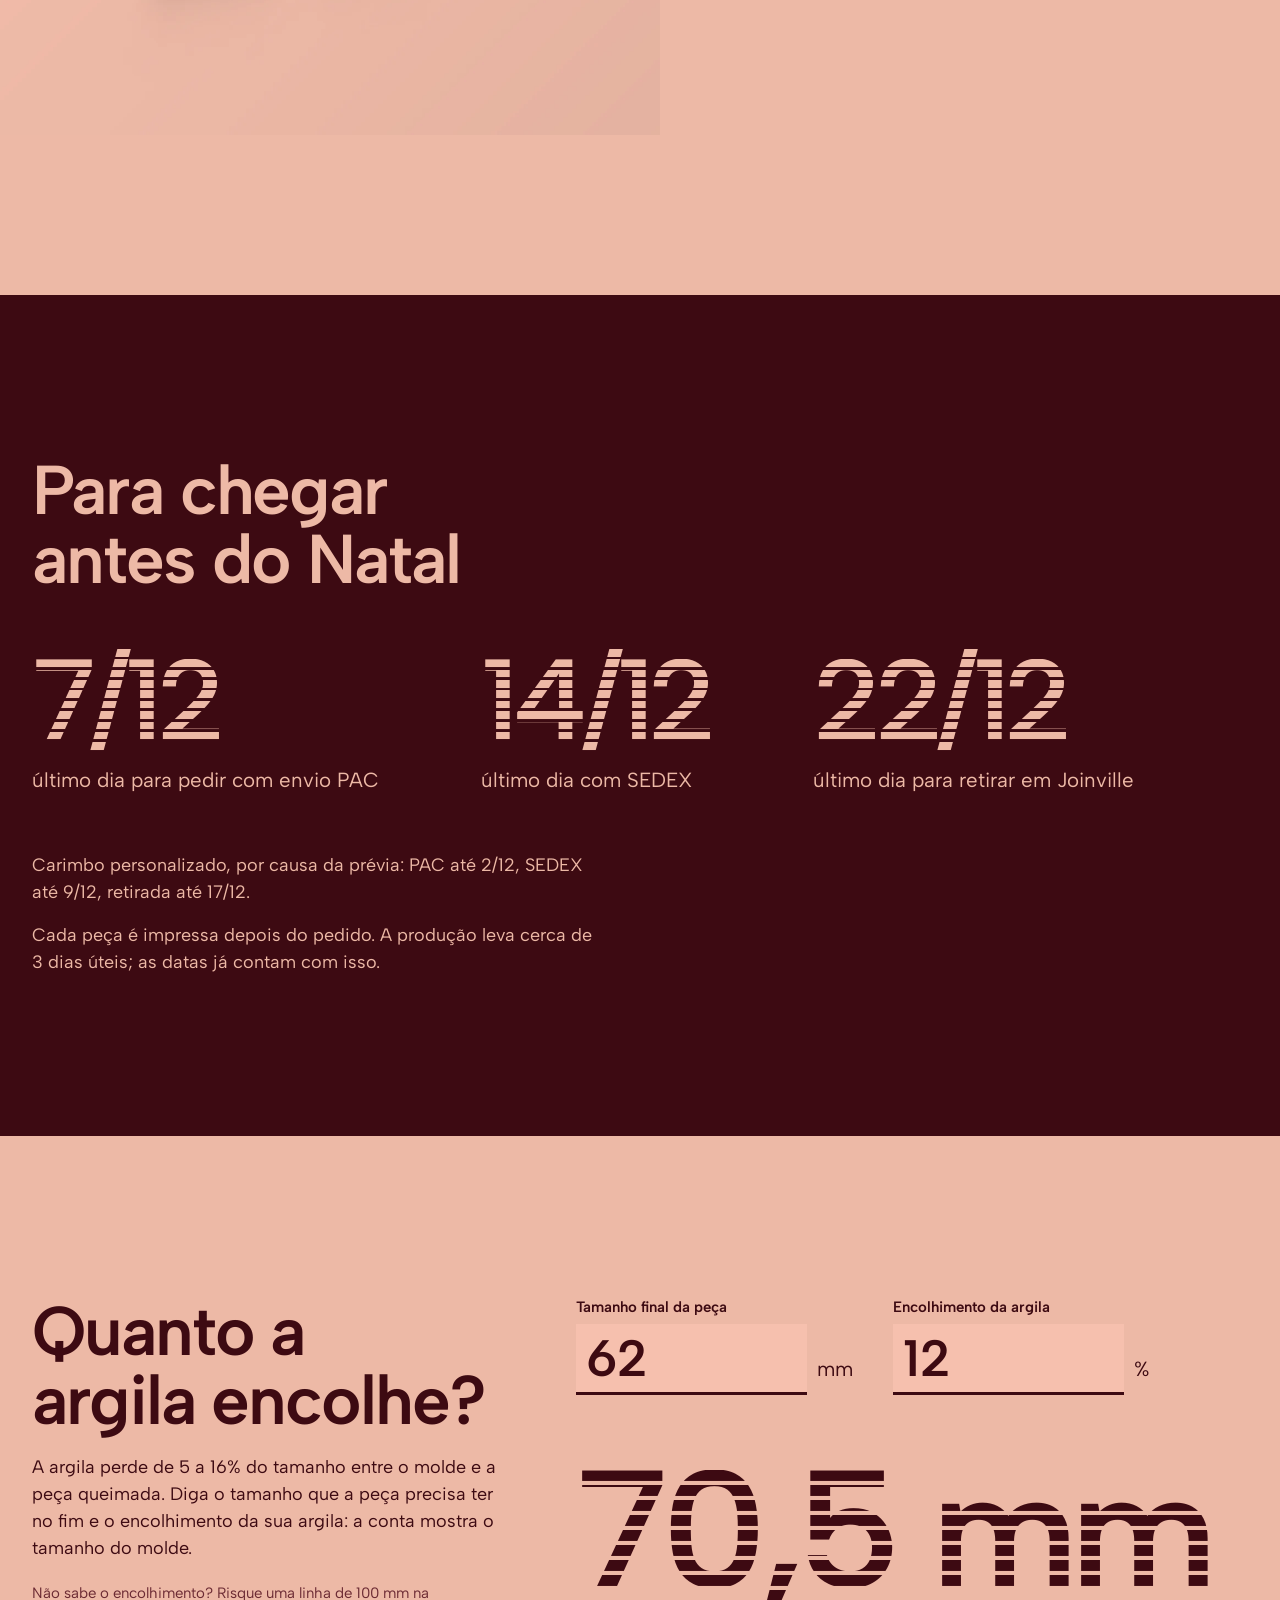
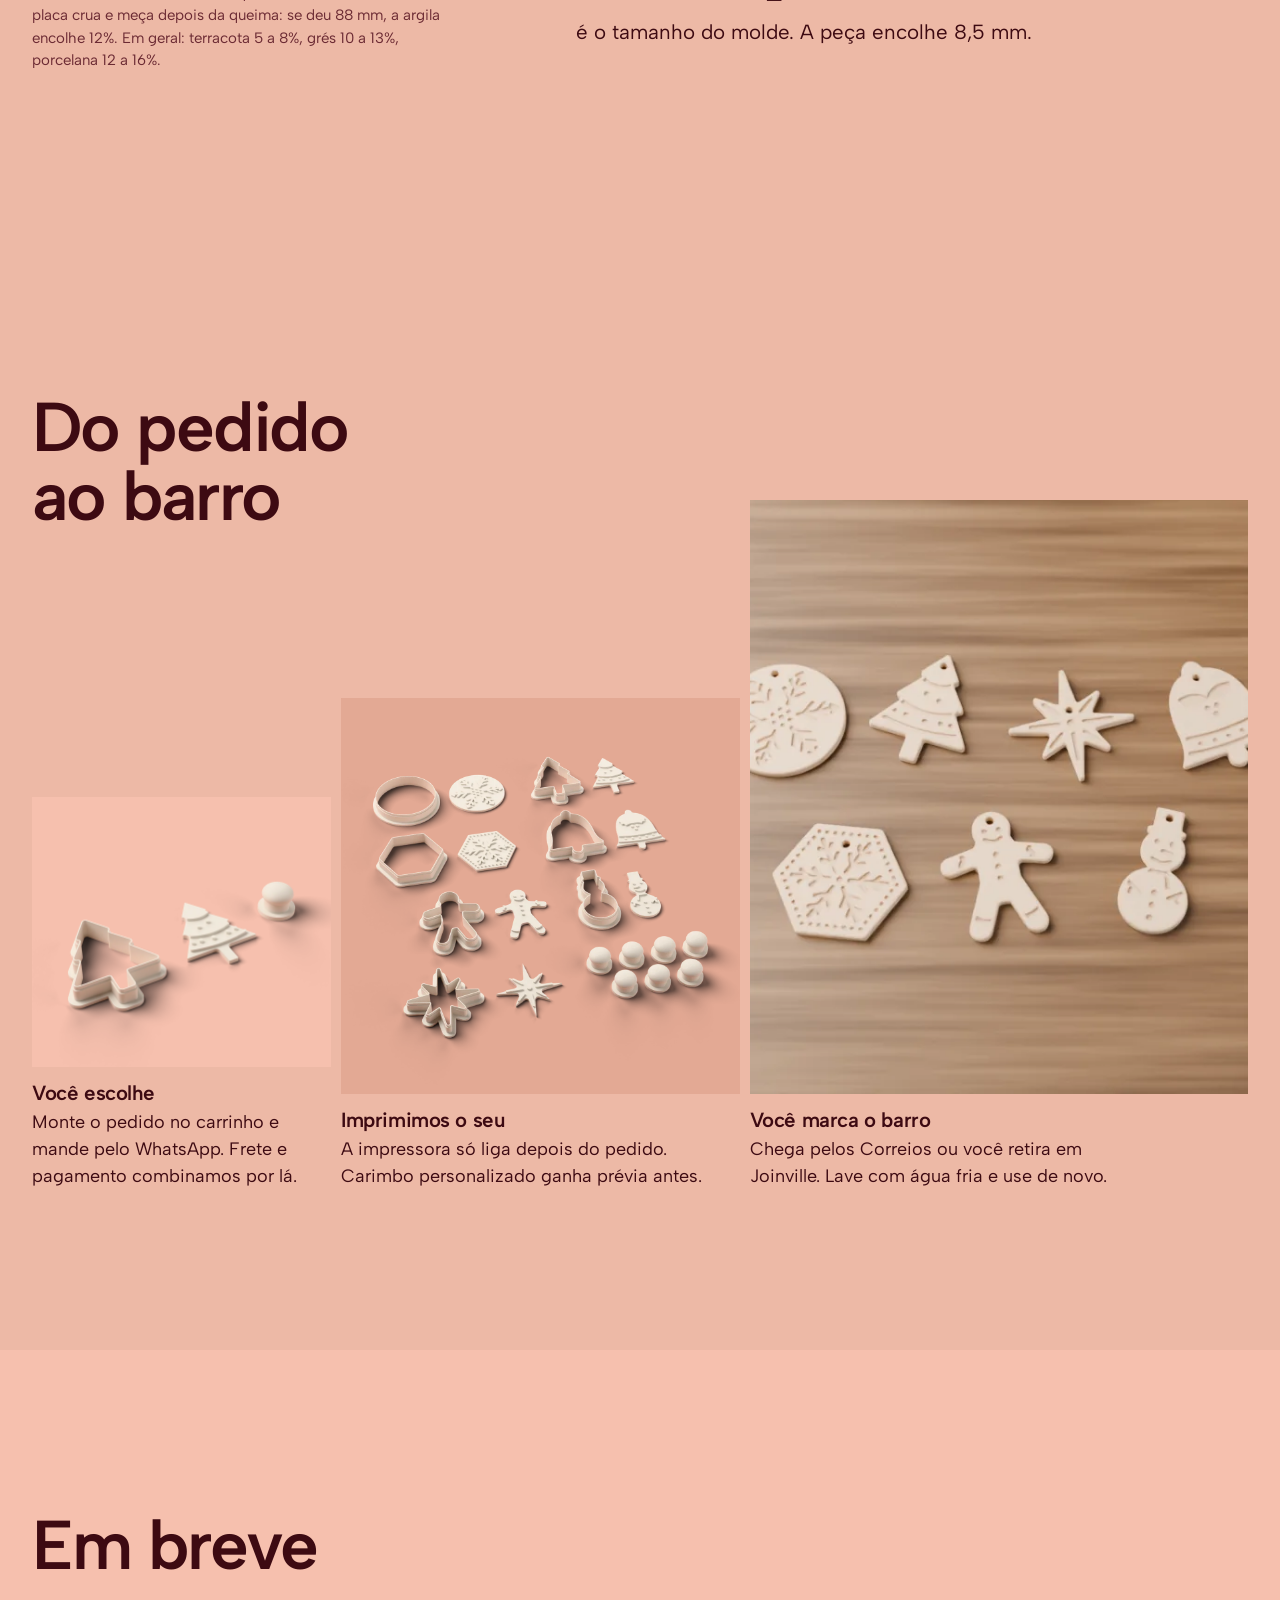
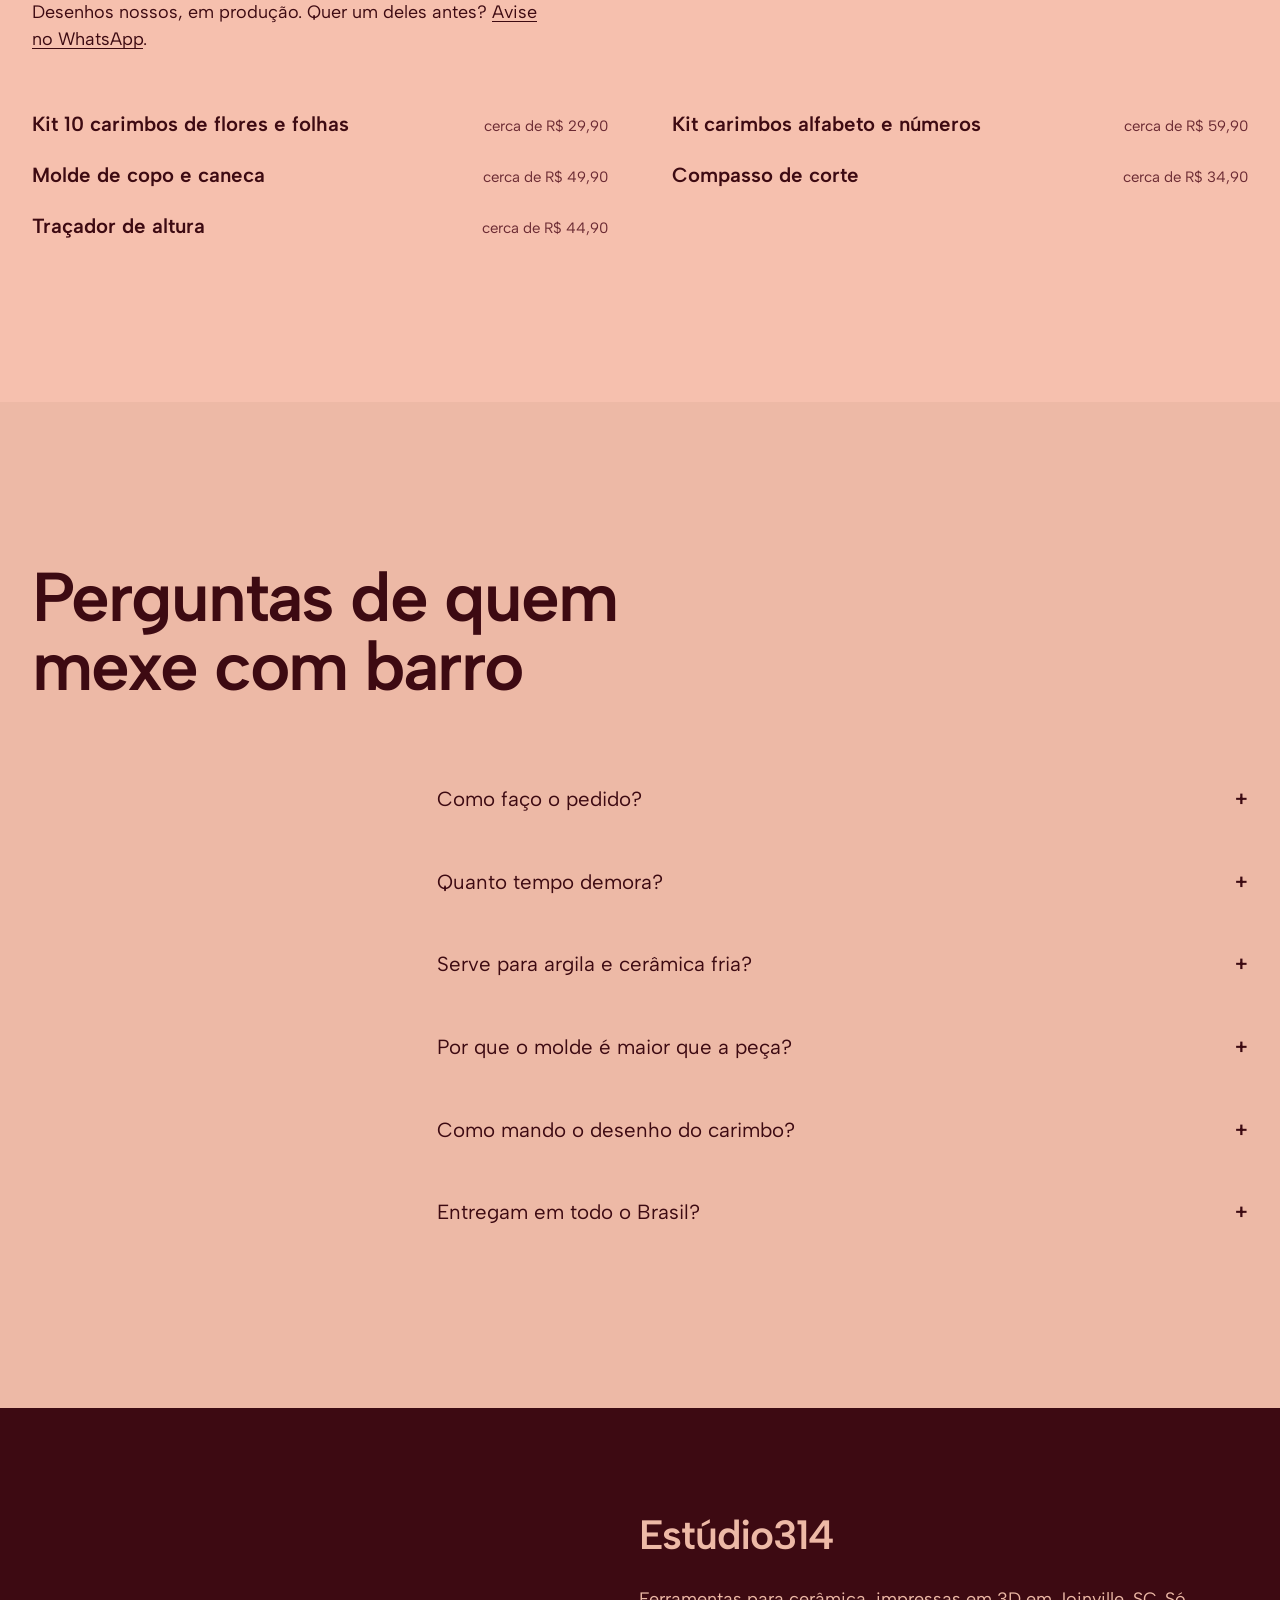
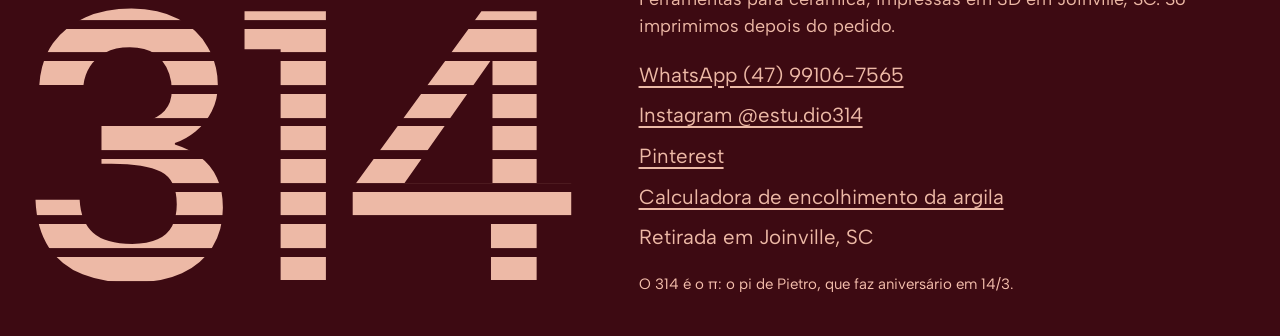
==== commit ab41767b: "sameAs com Instagram e Pinterest no JSON-LD do negócio, e os dois links no rodapé Co-Authored-By: Cl" ====
--- a/index.html
+++ b/index.html
@@ -12,12 +12,15 @@
 <meta property="og:title" content="Estúdio314: ferramentas para cerâmica impressas em 3D">
 <meta property="og:description" content="Carimbos personalizados, cortadores de argila, moldes e gabaritos impressos em 3D em Joinville/SC. Feitos sob demanda para ceramistas e ateliês.">
 <meta property="og:url" content="https://estudio314.com.br/">
-<meta property="og:image" content="https://estudio314.com.br/img/produtos/kit-natal-kit7.webp">
+<meta property="og:image" content="https://estudio314.com.br/img/og/kit-natal-kit7.jpg">
+<meta property="og:image:type" content="image/jpeg">
+<meta property="og:image:width" content="1200">
+<meta property="og:image:height" content="630">
 <meta name="theme-color" content="#3D0A12">
 <link rel="icon" href="/icone.svg" type="image/svg+xml">
 <link rel="preload" href="/fontes/AlbertSans-Regular.ttf" as="font" type="font/ttf" crossorigin>
 <link rel="stylesheet" href="/css/loja.css">
-<script type="application/ld+json">{"@context":"https://schema.org","@type":"Organization","@id":"https://estudio314.com.br/#negocio","name":"Estúdio314","url":"https://estudio314.com.br","logo":"https://estudio314.com.br/icone.svg","telephone":"+55-47-99106-7565","address":{"@type":"PostalAddress","addressLocality":"Joinville","addressRegion":"SC","addressCountry":"BR"}}</script>
+<script type="application/ld+json">{"@context":"https://schema.org","@type":"Organization","@id":"https://estudio314.com.br/#negocio","name":"Estúdio314","url":"https://estudio314.com.br","logo":"https://estudio314.com.br/icone.svg","telephone":"+55-47-99106-7565","sameAs":["https://www.instagram.com/estu.dio314/","https://br.pinterest.com/estudio314ceramica/"],"address":{"@type":"PostalAddress","addressLocality":"Joinville","addressRegion":"SC","addressCountry":"BR"}}</script>
 <script src="/js/catalogo.js" defer></script>
 <script src="/js/loja.js" type="module"></script>
 </head>
@@ -153,6 +156,8 @@
     <p>Ferramentas para cerâmica, impressas em 3D em Joinville, SC. Só imprimimos depois do pedido.</p>
     <ul>
       <li><a href="https://wa.me/5547991067565?text=Oi!%20Vim%20pelo%20site%20do%20Est%C3%BAdio314.">WhatsApp (47) 99106-7565</a></li>
+      <li><a href="https://www.instagram.com/estu.dio314/">Instagram @estu.dio314</a></li>
+      <li><a href="https://br.pinterest.com/estudio314ceramica/">Pinterest</a></li>
       <li><a href="/calculadora-de-encolhimento/">Calculadora de encolhimento da argila</a></li>
       <li>Retirada em Joinville, SC</li>
     </ul>
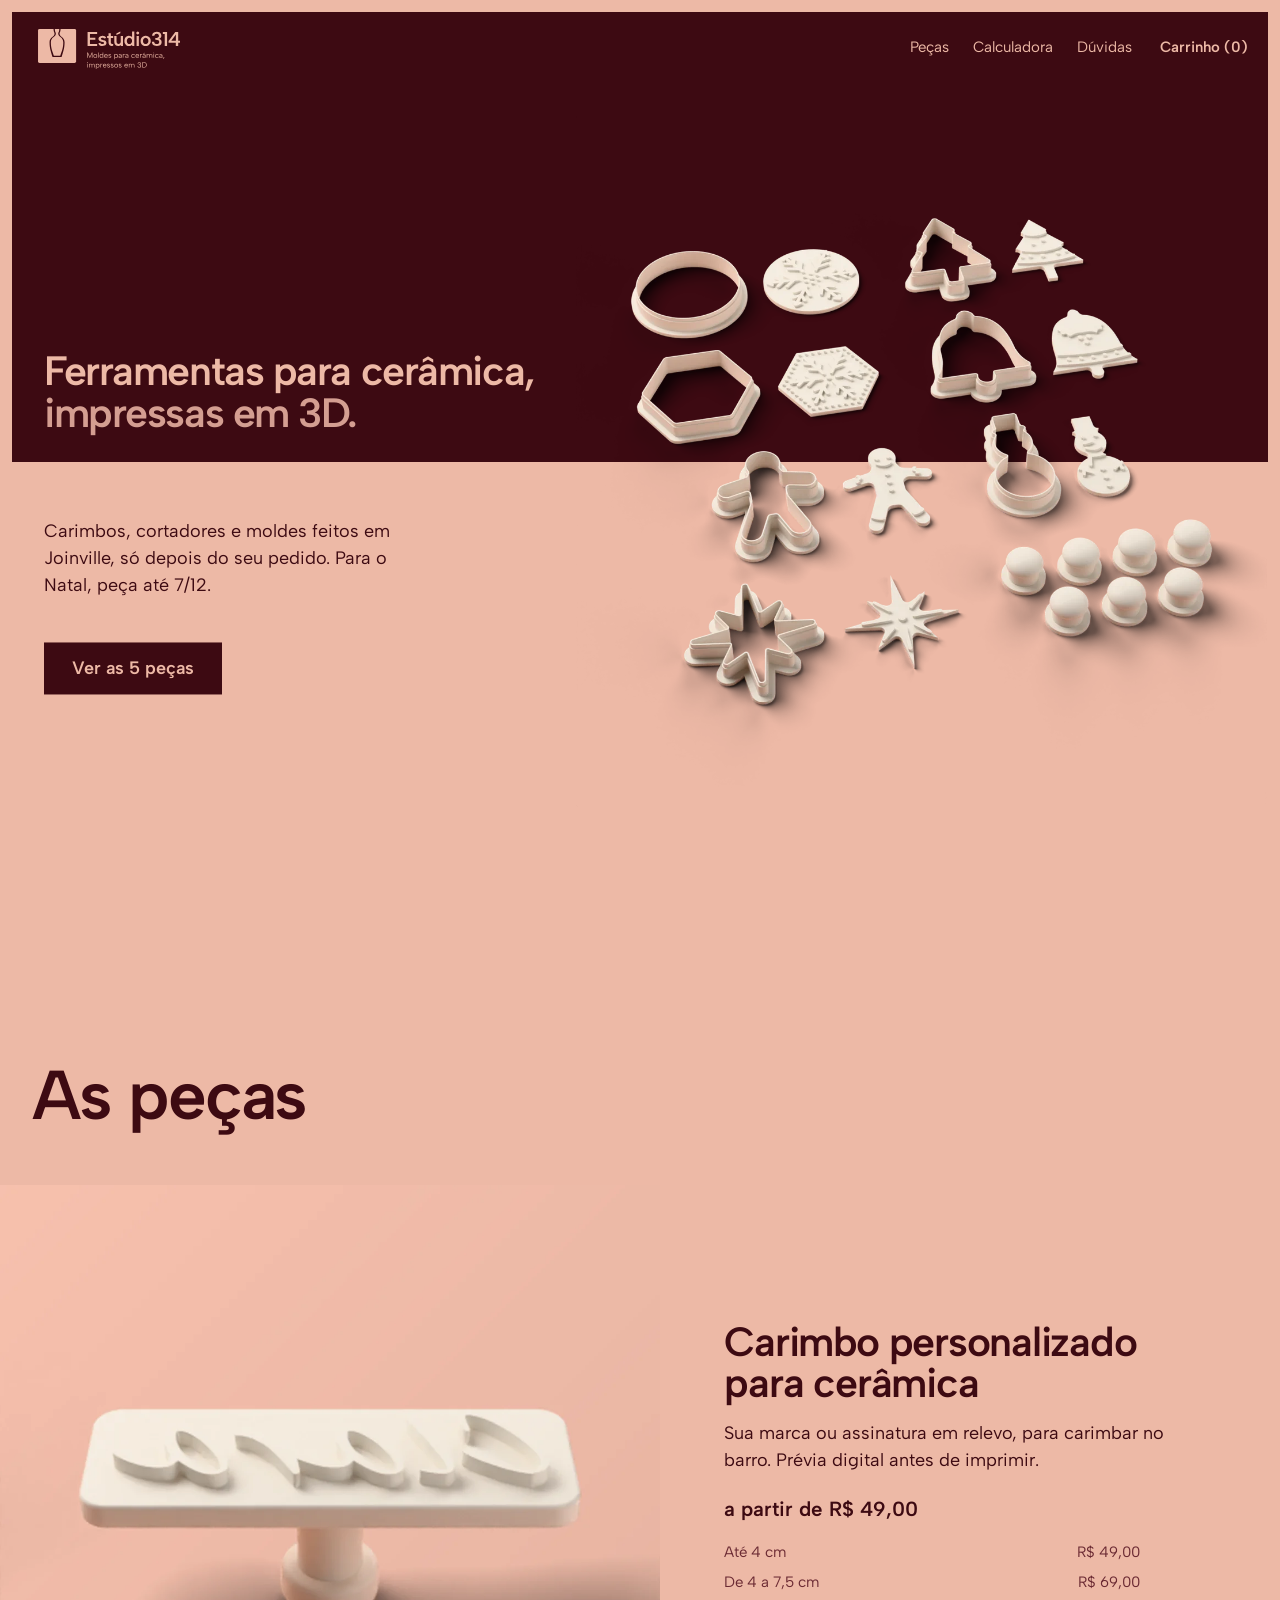
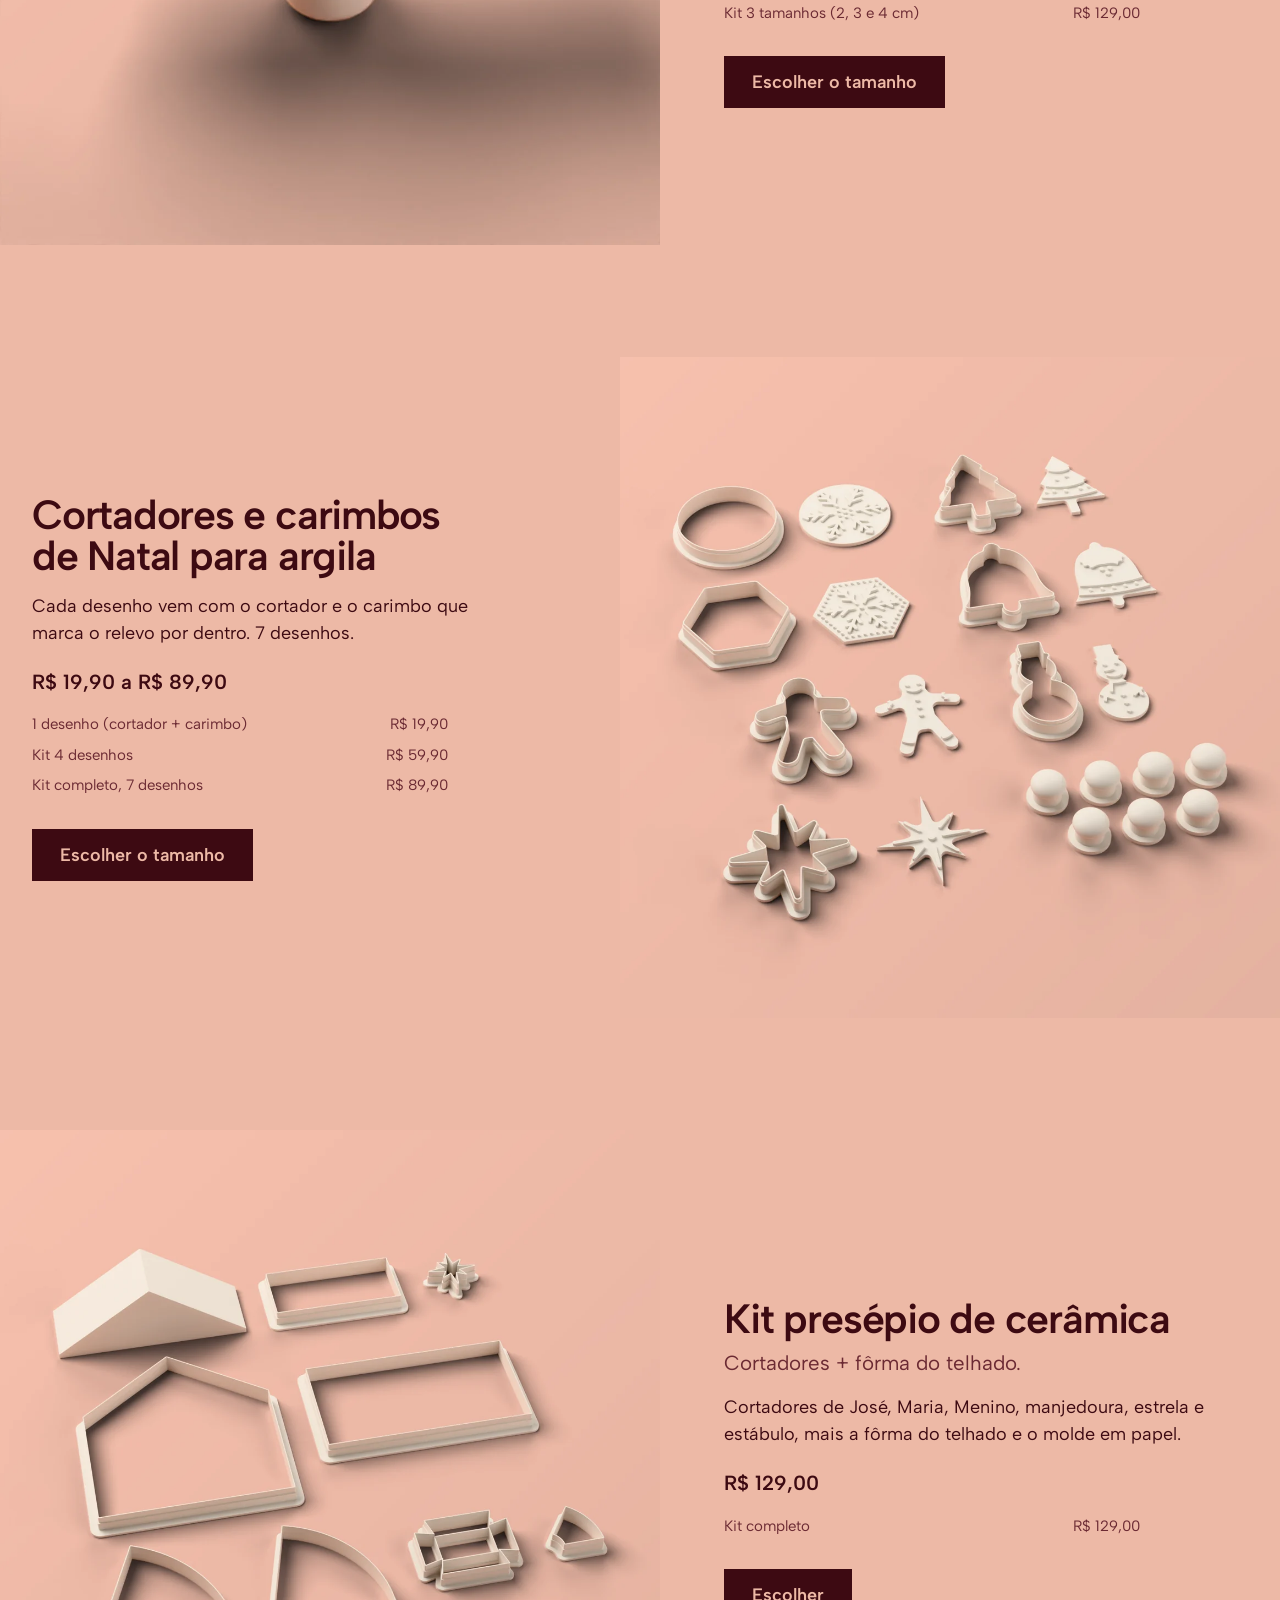
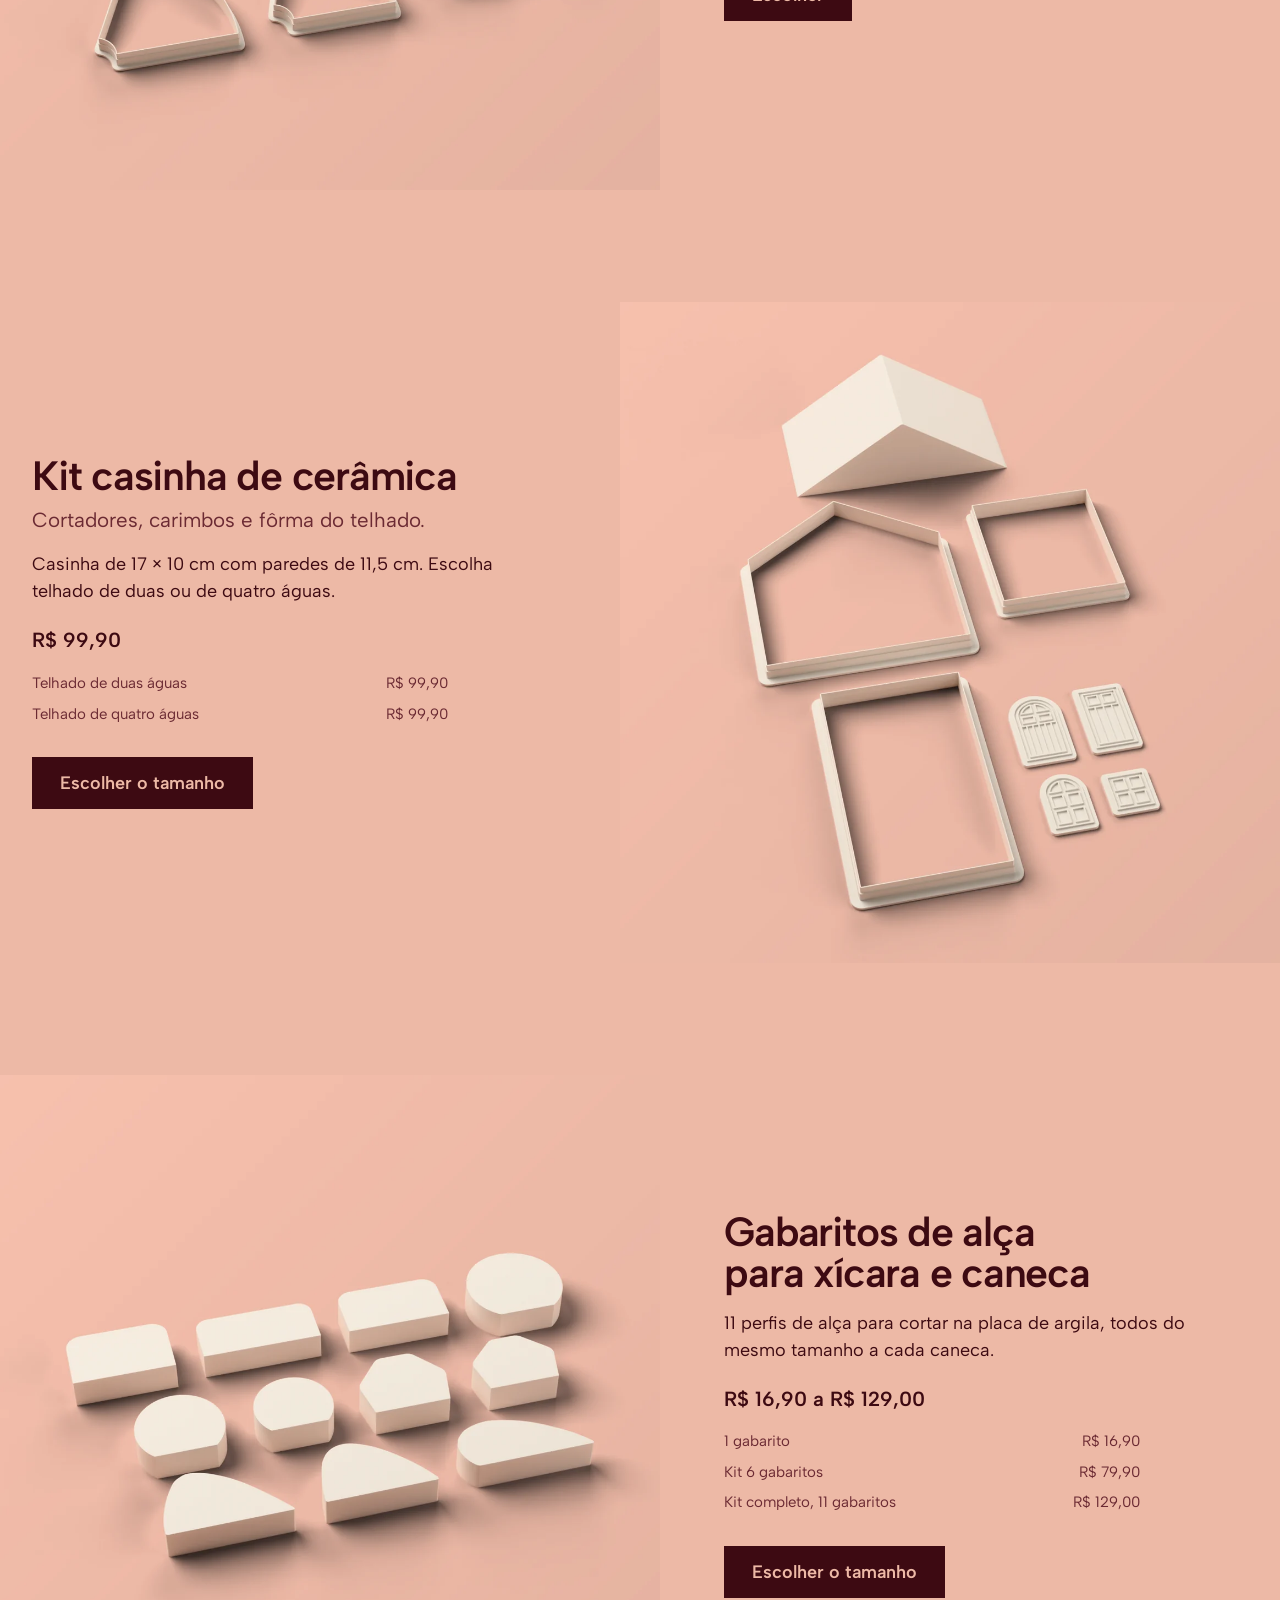
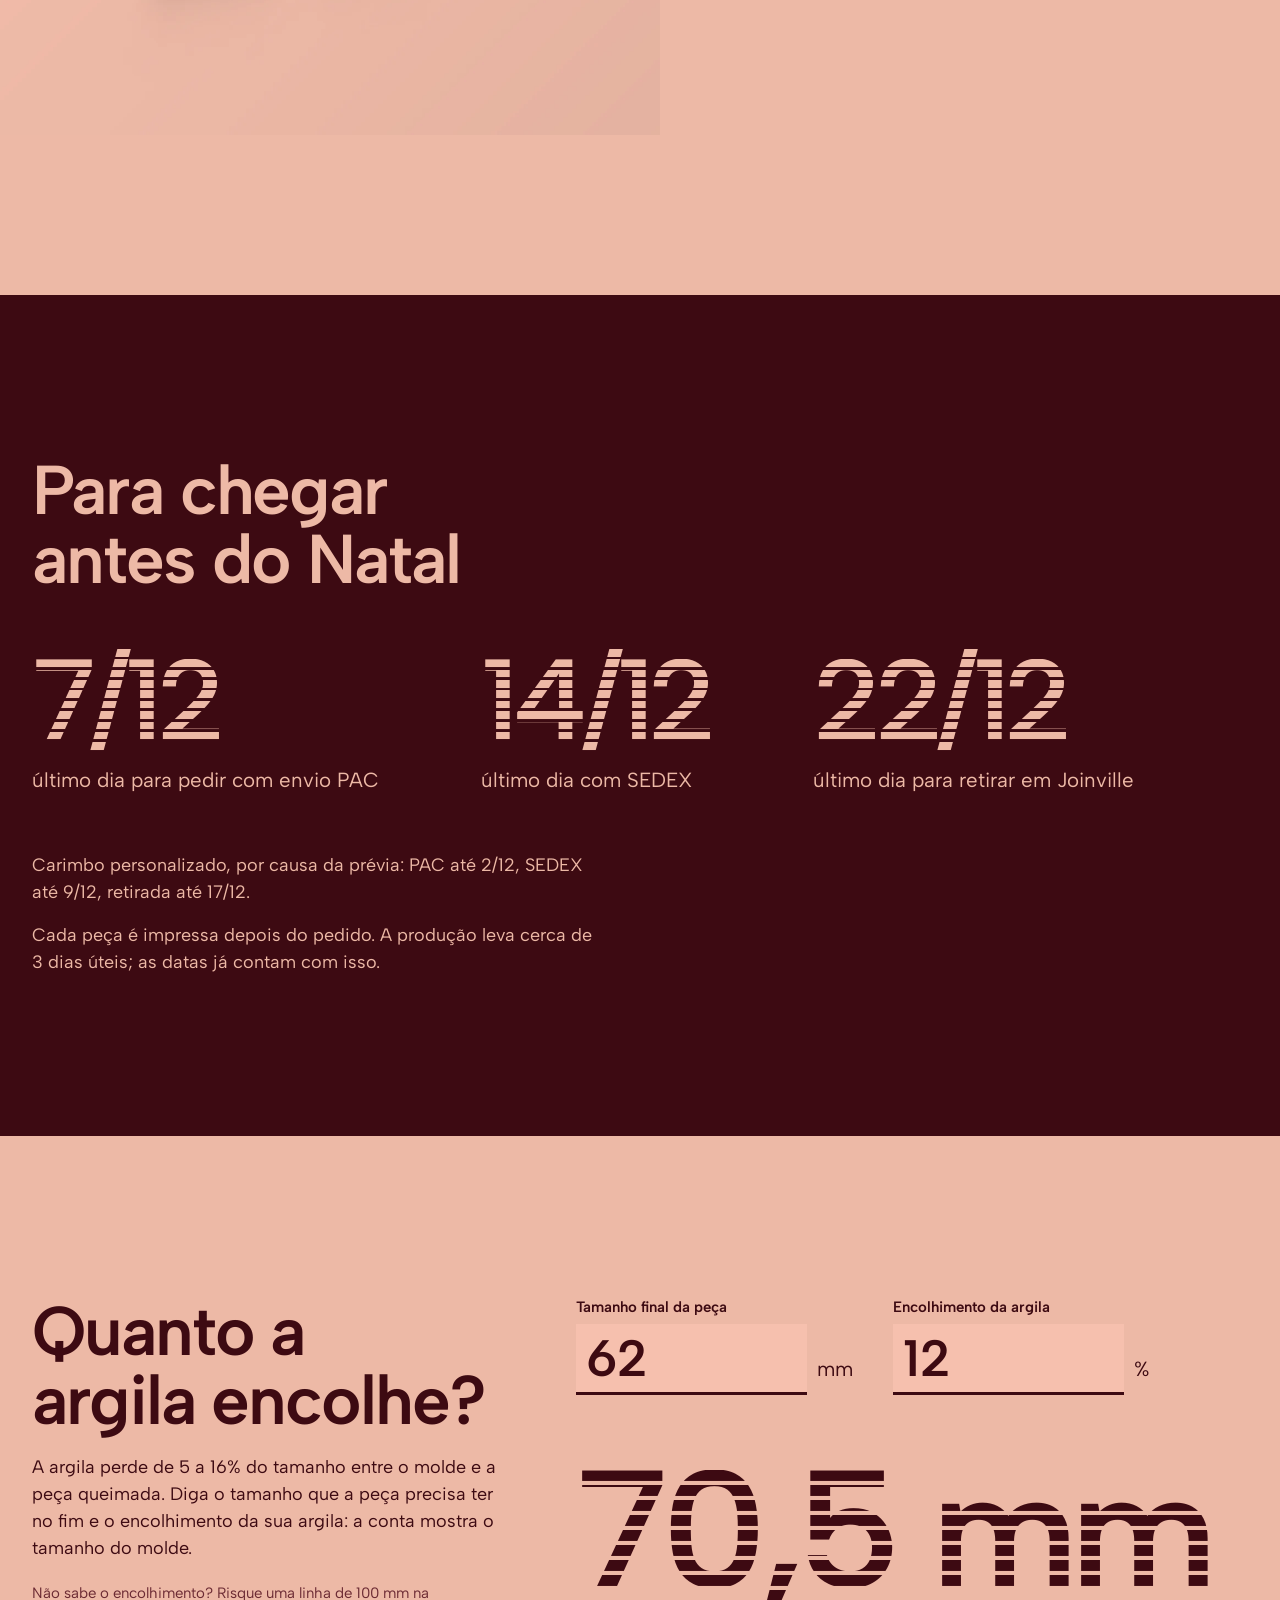
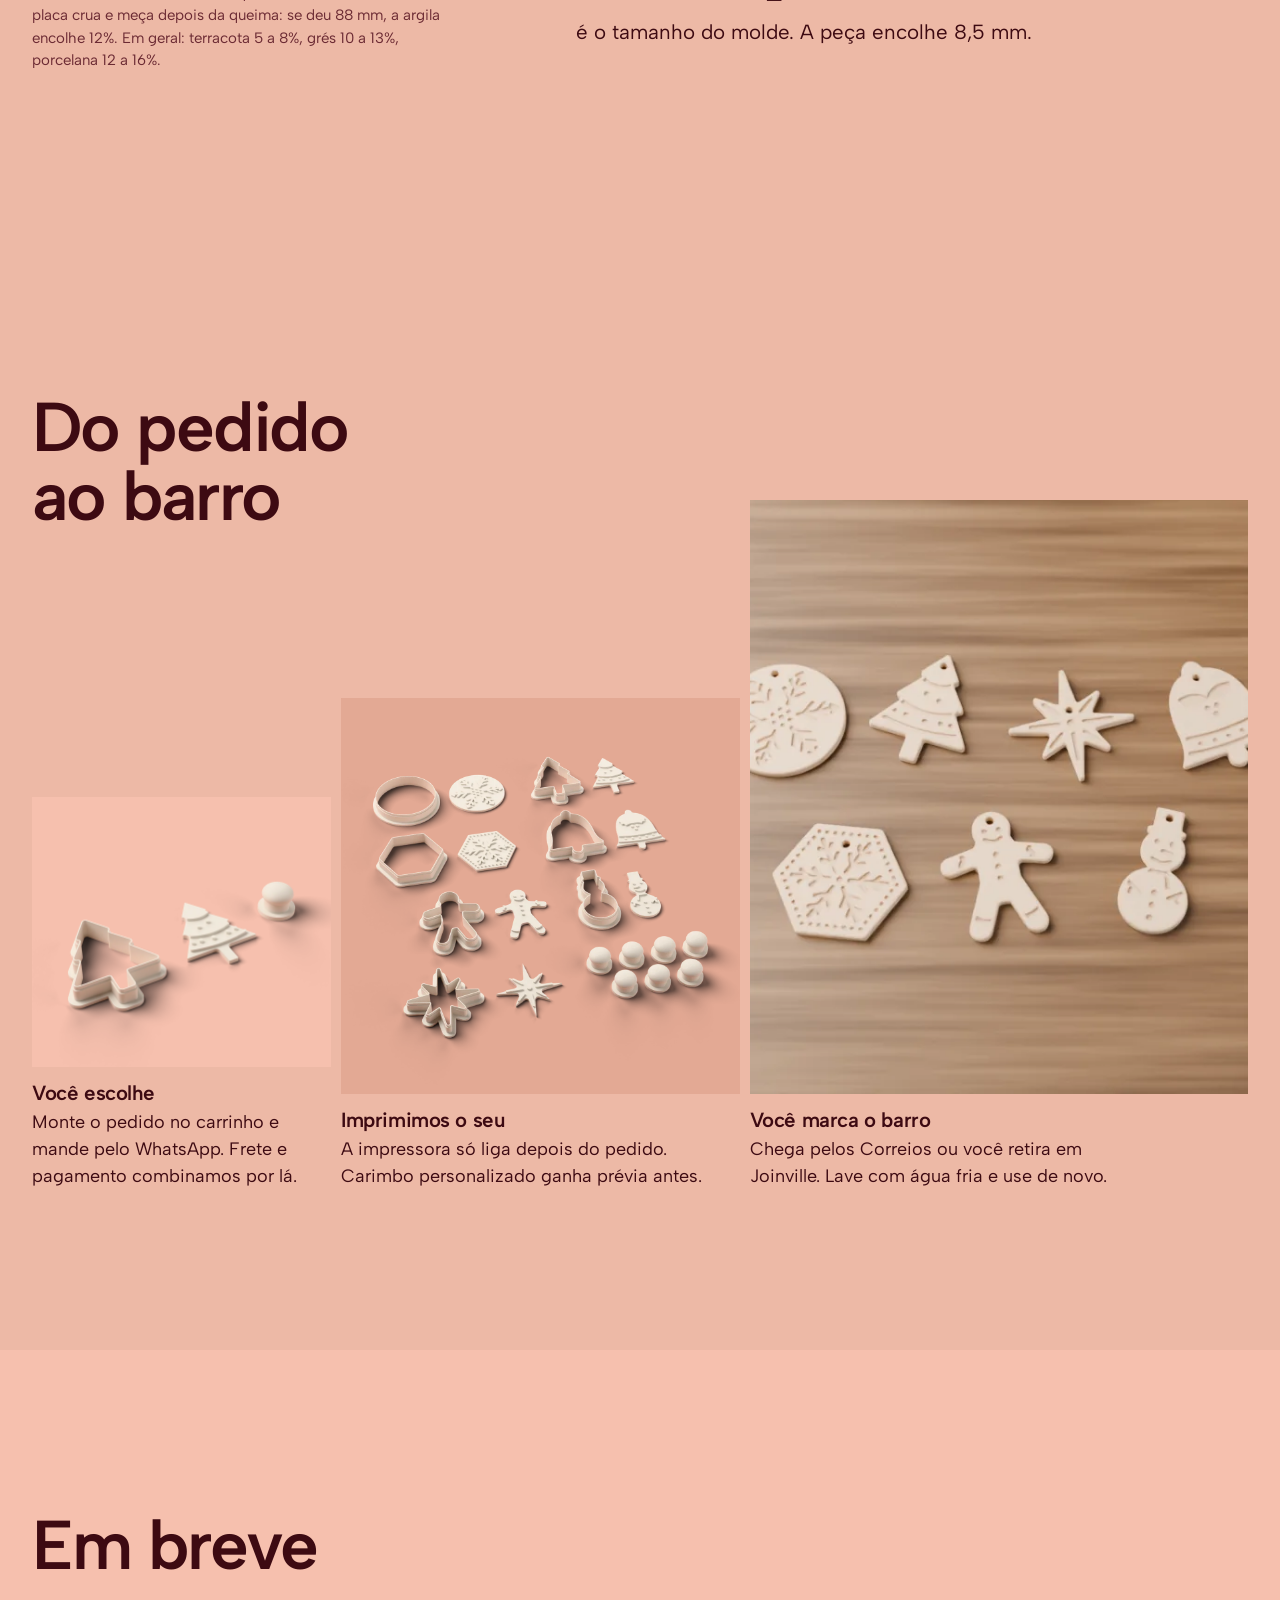
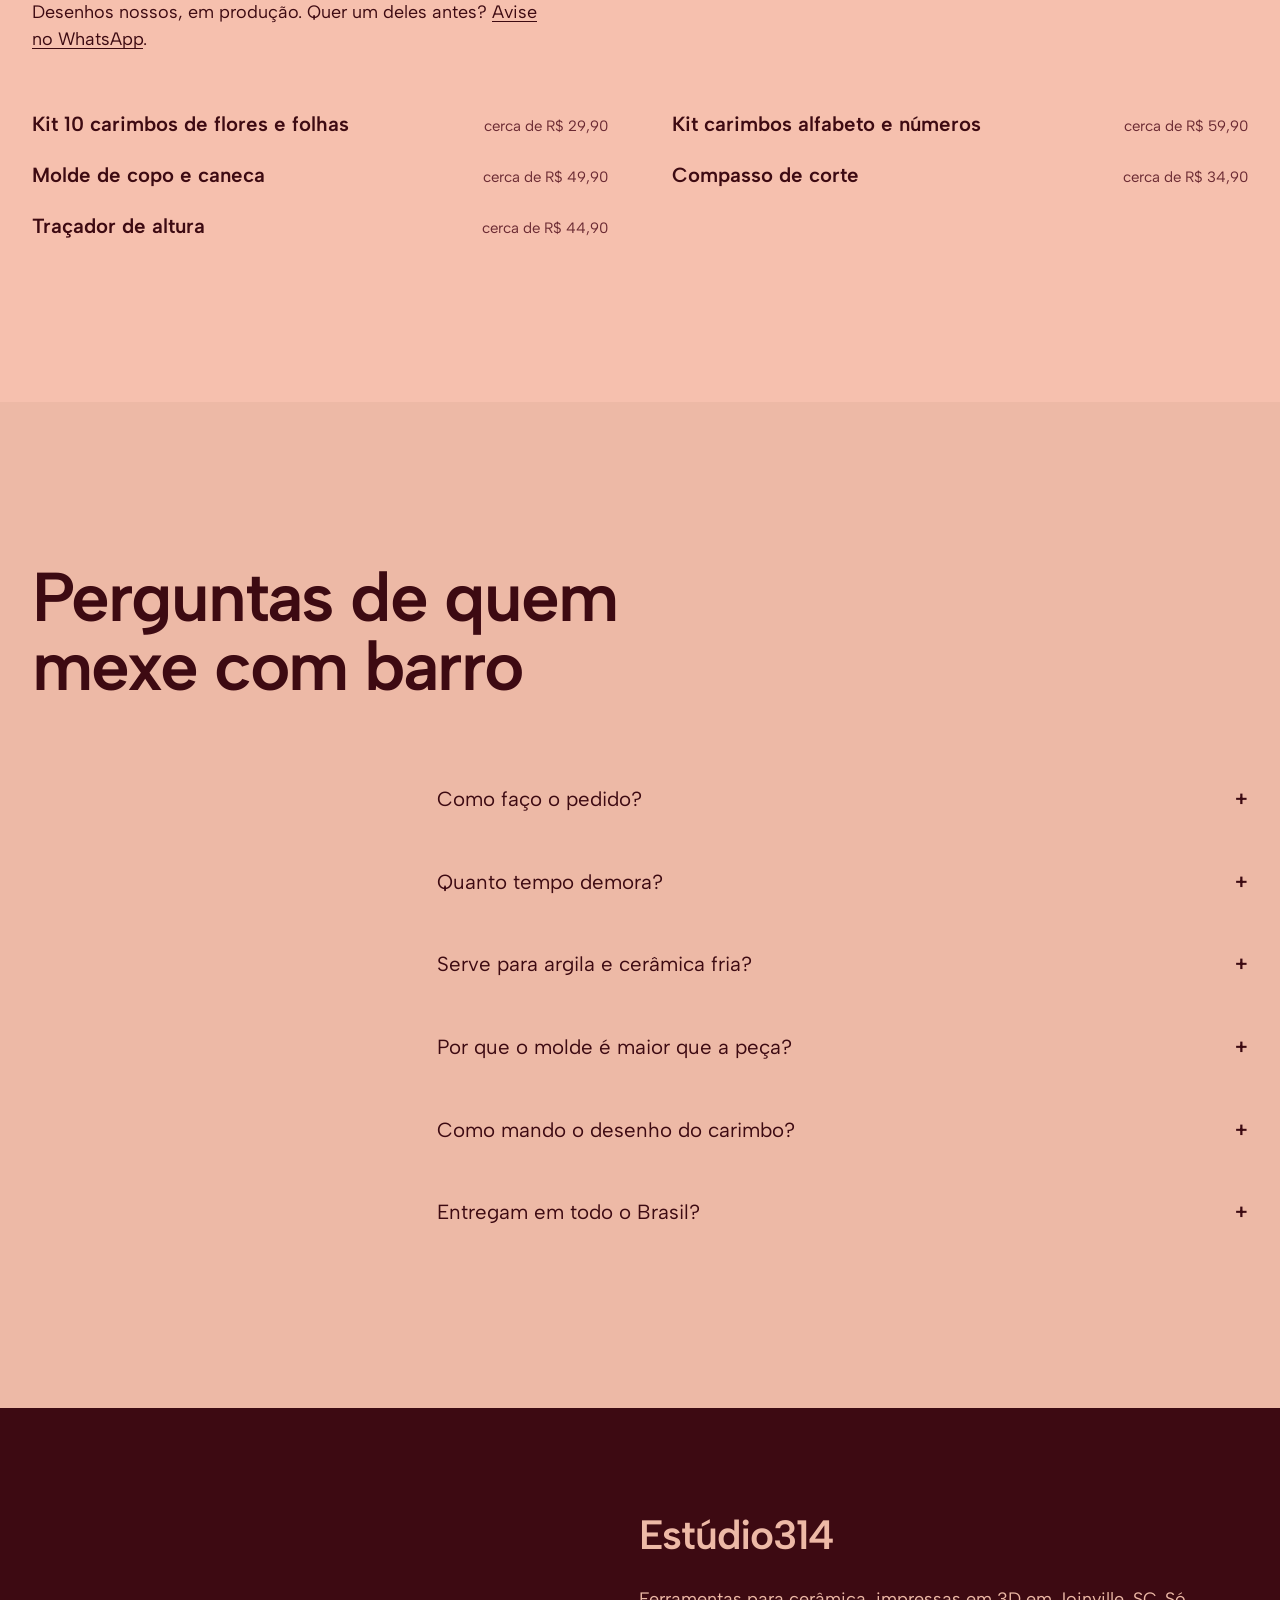
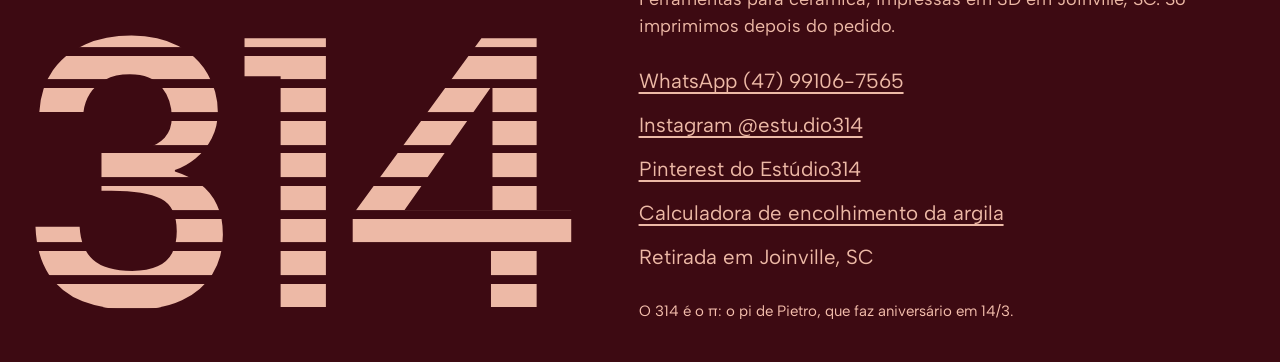
==== commit ffe3da41: "Rodapé: links com 44 px de toque e "Pinterest do Estúdio314" Co-Authored-By: Claude Opus 5.5 <norepl" ====
--- a/index.html
+++ b/index.html
@@ -157,7 +157,7 @@
     <ul>
       <li><a href="https://wa.me/5547991067565?text=Oi!%20Vim%20pelo%20site%20do%20Est%C3%BAdio314.">WhatsApp (47) 99106-7565</a></li>
       <li><a href="https://www.instagram.com/estu.dio314/">Instagram @estu.dio314</a></li>
-      <li><a href="https://br.pinterest.com/estudio314ceramica/">Pinterest</a></li>
+      <li><a href="https://br.pinterest.com/estudio314ceramica/">Pinterest do Estúdio314</a></li>
       <li><a href="/calculadora-de-encolhimento/">Calculadora de encolhimento da argila</a></li>
       <li>Retirada em Joinville, SC</li>
     </ul>
--- a/css/loja.css
+++ b/css/loja.css
@@ -187,7 +187,9 @@
   -webkit-mask: var(--camadas) 0 0 / 100% 0.085em repeat; mask: var(--camadas) 0 0 / 100% 0.085em repeat; }
 .rodape-texto { display: grid; gap: 20px; max-width: 60rem; }
 .rodape-assina { font-size: var(--t-sub); font-weight: 600; letter-spacing: -0.03em; }
-.rodape ul { list-style: none; padding: 0; margin: 0; display: grid; gap: 10px; font-size: var(--t-fato); }
+.rodape ul { list-style: none; padding: 0; margin: 0; display: grid; gap: 0; font-size: var(--t-fato); }
+.rodape ul li { min-height: 44px; display: flex; align-items: center; }
+.rodape ul a { display: inline-flex; align-items: center; min-height: 44px; }
 .rodape-nota { font-size: var(--t-mini); color: var(--surface); }
 
 /* ---------- página de produto ---------- */
